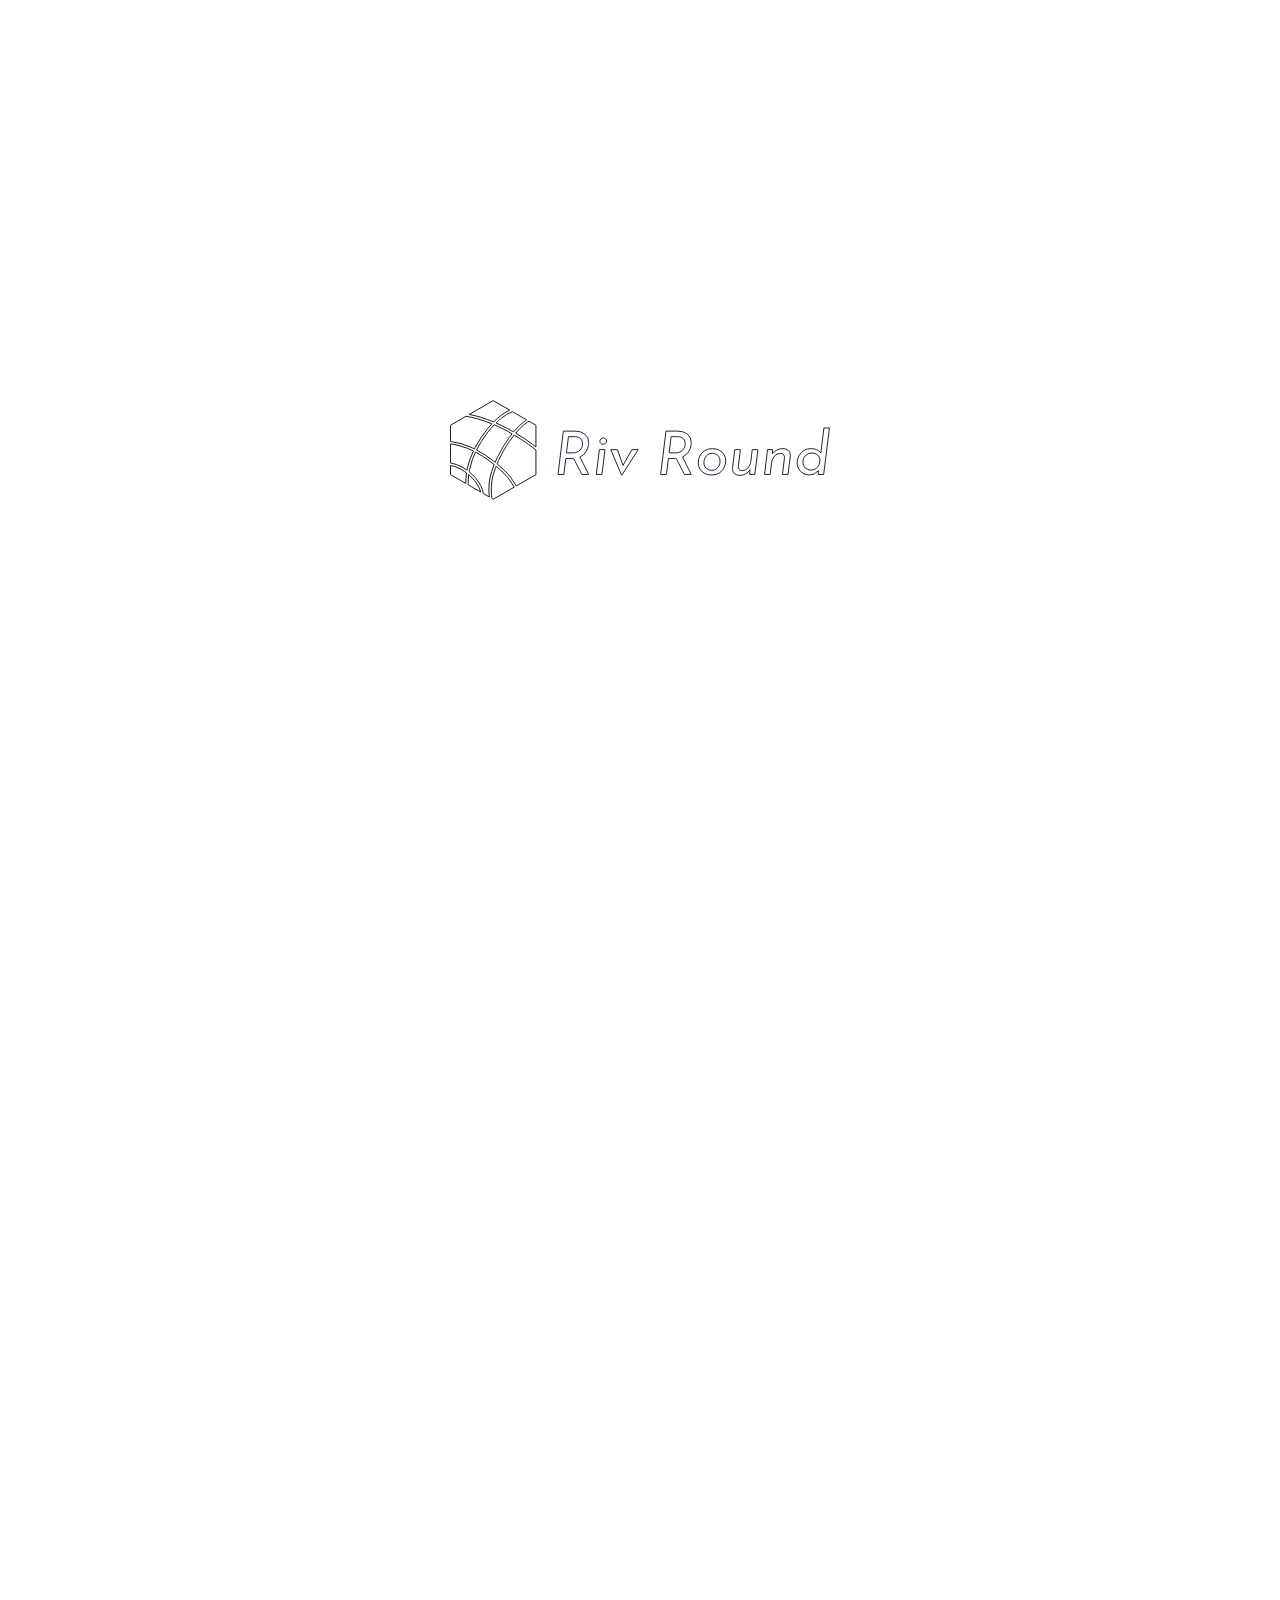
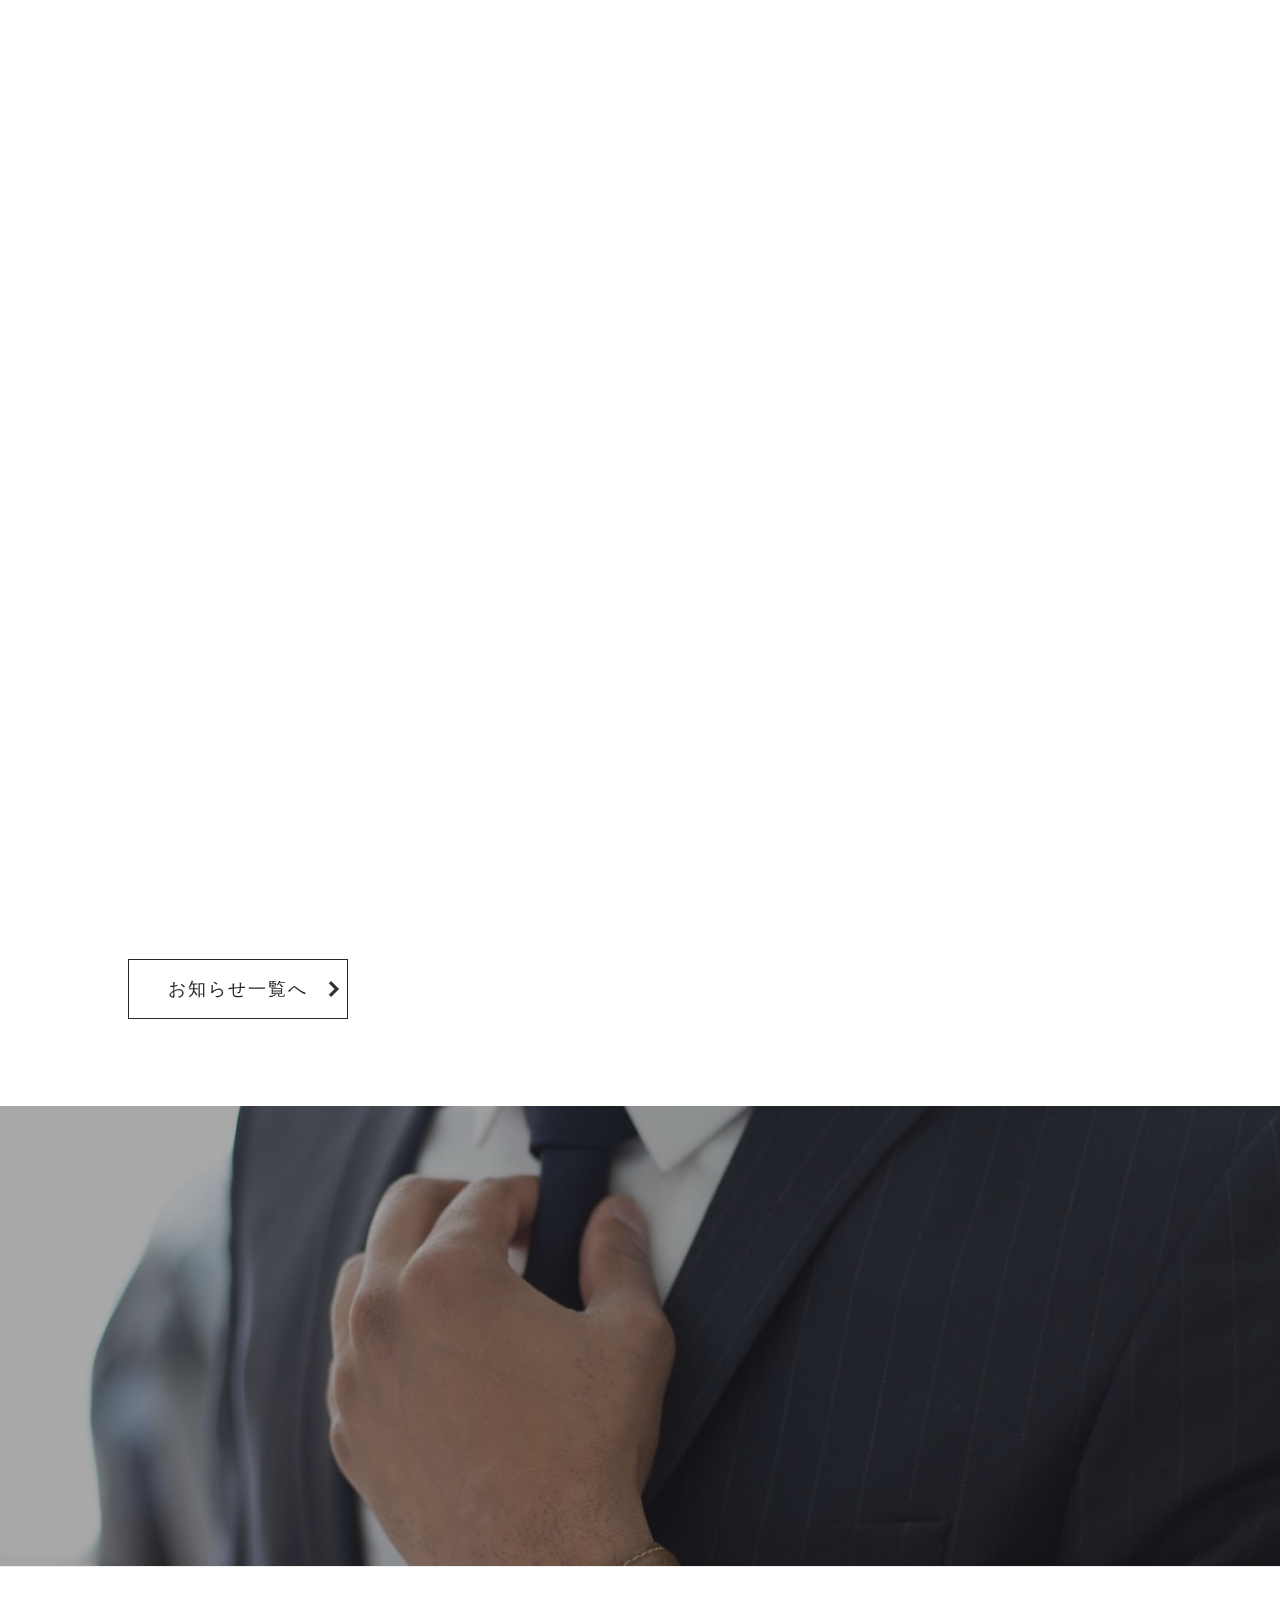
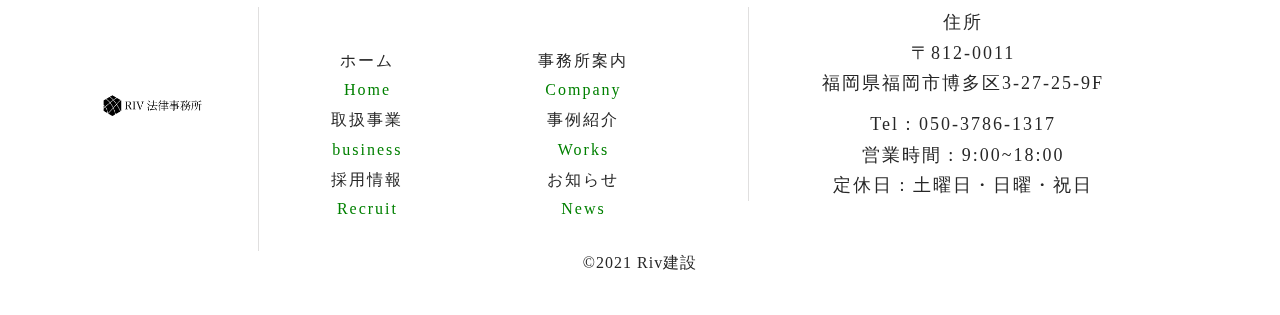
==== index.html @ 77c4a649 "first commit" ====
<!DOCTYPE html>
<html lang="ja">

<head>
  <meta charset="UTF-8">
  <meta http-equiv="X-UA-Compatible" content="IE=edge">
  <meta name="viewport" content="width=device-width, initial-scale=1.0">
  <title>士業テンプレート5 | ホーム</title>
  <link rel="stylesheet" href="styles/vendor/animsition.min.css">
  <link rel="stylesheet" href="/styles/vendor/logo-animation.min.css">
  <link rel="stylesheet" href="styles/vendor/bootstrap-reboot.css">
  <link rel="stylesheet" href="styles/vendor/swiper.min.css">
  <link rel="stylesheet" href="styles/style.css">

</head>

<body>
  <div class="superwrapper">
    <div class="svg-animation">
      <svg id="レイヤー_1" data-name="レイヤー 1" xmlns="http://www.w3.org/2000/svg" viewBox="0 0 380.06 99.83"
        width="380.05999755859375" height="99.83000183105469">
        <path class="cls-1 svg-elem-1"
          d="M146.45,384.68c4.32,1.33,8.57,2.9,12.75,4.65a65.91,65.91,0,0,1,8.17-7.14,44.33,44.33,0,0,1,7.92-4.7L158.75,368l-24,13.83A102.37,102.37,0,0,1,146.45,384.68Z"
          transform="translate(-115.52 -367.37)"></path>
        <path class="cls-1 svg-elem-2"
          d="M136.63,414.67q1.71.75,3.39,1.59c.3-.61.62-1.22.94-1.82a116.54,116.54,0,0,1,11.56-17.54c1.57-2,3.2-3.87,4.91-5.72a129.6,129.6,0,0,0-14.7-5.09,91.73,91.73,0,0,0-11.21-2.42L116,392.62v16.15A74.49,74.49,0,0,1,136.63,414.67Z"
          transform="translate(-115.52 -367.37)"></path>
        <path class="cls-1 svg-elem-3"
          d="M122.23,432a44.66,44.66,0,0,1,10.36,5.56c.27-1.47.59-2.93.95-4.38A77.21,77.21,0,0,1,139,418.39c-2-1-4.06-1.91-6.15-2.74A71,71,0,0,0,116,411.21v19.22A31,31,0,0,1,122.23,432Z"
          transform="translate(-115.52 -367.37)"></path>
        <path class="cls-1 svg-elem-4"
          d="M130.17,438.87a40.15,40.15,0,0,0-9.76-4.93,28.48,28.48,0,0,0-4.39-1.1V442l15.28,8.82a75.2,75.2,0,0,1,.84-10.5C131.49,439.79,130.84,439.32,130.17,438.87Z"
          transform="translate(-115.52 -367.37)"></path>
        <path class="cls-1 svg-elem-5"
          d="M173.07,395.9c2.05,1.08,4.08,2.21,6.1,3.37a66.2,66.2,0,0,1,10.93-10.63c.65-.49,1.32-1,2-1.43l-14.2-8.2a40,40,0,0,0-11,6.58,70.29,70.29,0,0,0-5.3,4.76C165.47,392.06,169.31,393.92,173.07,395.9Z"
          transform="translate(-115.52 -367.37)"></path>
        <path class="cls-1 svg-elem-6"
          d="M159.32,428.62c.46.36.91.73,1.36,1.1.73-1.73,1.51-3.44,2.32-5.13a127.84,127.84,0,0,1,11.62-19.45q1.45-2,3-4-4.41-2.53-9-4.83-4.38-2.2-8.9-4.15a98.28,98.28,0,0,0-7,8.26,114.24,114.24,0,0,0-10.66,16.91A111.56,111.56,0,0,1,159.32,428.62Z"
          transform="translate(-115.52 -367.37)"></path>
        <path class="cls-1 svg-elem-7"
          d="M144.81,455.43A38.22,38.22,0,0,0,134.31,442a70.31,70.31,0,0,0-.62,10.15l12.48,7.21A23.44,23.44,0,0,0,144.81,455.43Z"
          transform="translate(-115.52 -367.37)"></path>
        <path class="cls-1 svg-elem-8"
          d="M155.15,428.43a108,108,0,0,0-14.07-9,76,76,0,0,0-5.91,17.34c-.16.8-.31,1.61-.44,2.41a49,49,0,0,1,6.86,6.72c3.52,4.23,6.57,9.47,7.33,15l5.92,3.42c-.24-1.94-.39-3.9-.44-5.85a61.45,61.45,0,0,1,1.32-14.12,82,82,0,0,1,3.47-10.92c.18-.49.37-1,.55-1.45Q157.49,430.19,155.15,428.43Z"
          transform="translate(-115.52 -367.37)"></path>
        <path class="cls-1 svg-elem-9"
          d="M173.09,444.66a68.79,68.79,0,0,0-7.89-7.94c-1.15-1.05-2.33-2.07-3.52-3.07-.28.74-.54,1.48-.79,2.23-.62,1.86-1.4,3.65-1.95,5.53a51.23,51.23,0,0,0-1.42,6.36,58.27,58.27,0,0,0-.56,13.9c.11,1.41.29,2.82.53,4.22l1.26.74,21-12.12A81.62,81.62,0,0,0,173.09,444.66Z"
          transform="translate(-115.52 -367.37)"></path>
        <path class="cls-1 svg-elem-10"
          d="M194,411.72c-4.62-3.33-9.41-6.45-14.32-9.35-1.71,2.14-3.33,4.35-4.88,6.61-2.15,3.13-4.16,6.37-6,9.68-1.7,3-3.33,6.16-4.7,9.17-.53,1.15-1,2.31-1.51,3.47q3.54,3,6.89,6.13c1.42,1.35,2.89,2.68,4.17,4.16,1,1.13,1.89,2.31,2.77,3.52,1.92,2.63,3.71,5.38,5.37,8.21L201.48,442V417.38Q197.84,414.46,194,411.72Z"
          transform="translate(-115.52 -367.37)"></path>
        <path class="cls-1 svg-elem-11"
          d="M198.25,411.84c1.09.82,2.16,1.65,3.23,2.49V392.62l-7.06-4.08a43.45,43.45,0,0,0-5,3.7,70,70,0,0,0-8.17,8.26A185.87,185.87,0,0,1,198.25,411.84Z"
          transform="translate(-115.52 -367.37)"></path>
        <path class="cls-2 svg-elem-12"
          d="M251.48,419.25a13.64,13.64,0,0,1-6,5.1l8.7,17.46H247.4l-8.22-16a12.65,12.65,0,0,1-1.44.06h-6.36l-2,16h-5.82l5.34-43.38h11.52q6.24,0,10,3a10.18,10.18,0,0,1,3.78,8.46q0,.66-.12,2A17.25,17.25,0,0,1,251.48,419.25Zm-13.14,1a10.1,10.1,0,0,0,5.73-1.47,8.62,8.62,0,0,0,3.15-3.57,9.78,9.78,0,0,0,1-4.08,7.33,7.33,0,0,0-1.83-5q-1.83-2.1-5.61-2.1H234l-2,16.2Z"
          transform="translate(-115.52 -367.37)"></path>
        <path class="cls-2 svg-elem-13"
          d="M270.56,417l-3.06,24.84h-5.64L264.92,417Zm-4.17-10.59a3.38,3.38,0,0,1,2.49-1,3.63,3.63,0,0,1,2.25.75,2.45,2.45,0,0,1,1,2.07,3.25,3.25,0,0,1-1,2.43,3.48,3.48,0,0,1-2.52,1,3.75,3.75,0,0,1-2.25-.81,2.51,2.51,0,0,1-.93-2.07A3.23,3.23,0,0,1,266.39,406.38Z"
          transform="translate(-115.52 -367.37)"></path>
        <path class="cls-2 svg-elem-14" d="M303.74,417l-16.38,25.56h-.24L276.38,417H283l5.58,15.72L297.5,417Z"
          transform="translate(-115.52 -367.37)"></path>
        <path class="cls-2 svg-elem-15"
          d="M354.08,419.25a13.64,13.64,0,0,1-6,5.1l8.7,17.46H350l-8.22-16a12.65,12.65,0,0,1-1.44.06H334l-2,16h-5.82l5.34-43.38H343q6.24,0,10,3a10.18,10.18,0,0,1,3.78,8.46q0,.66-.12,2A17.25,17.25,0,0,1,354.08,419.25Zm-13.14,1a10.1,10.1,0,0,0,5.73-1.47,8.62,8.62,0,0,0,3.15-3.57,9.78,9.78,0,0,0,1-4.08,7.33,7.33,0,0,0-1.83-5q-1.83-2.1-5.61-2.1h-6.72l-2,16.2Z"
          transform="translate(-115.52 -367.37)"></path>
        <path class="cls-2 svg-elem-16"
          d="M370.7,441a12.08,12.08,0,0,1-5-4.2,11.41,11.41,0,0,1-1.92-6.63,15.76,15.76,0,0,1,1.5-6.63,12.79,12.79,0,0,1,4.74-5.4A14.56,14.56,0,0,1,378.2,416a14.4,14.4,0,0,1,6.42,1.47,12,12,0,0,1,4.83,4.26,11.49,11.49,0,0,1,1.83,6.45,16.07,16.07,0,0,1-1.41,6.39,13.17,13.17,0,0,1-4.62,5.55,13.92,13.92,0,0,1-8.25,2.28A14.9,14.9,0,0,1,370.7,441Zm11.19-4.68a8.5,8.5,0,0,0,2.79-3.51,10.86,10.86,0,0,0,.9-4.32,8,8,0,0,0-1.14-4.41,7,7,0,0,0-2.91-2.61,8.26,8.26,0,0,0-3.57-.84,7.66,7.66,0,0,0-4.71,1.41,8.69,8.69,0,0,0-2.82,3.54,10.77,10.77,0,0,0-.93,4.35,7.88,7.88,0,0,0,1.11,4.32,7.08,7.08,0,0,0,2.88,2.61,8.27,8.27,0,0,0,3.69.87A7.66,7.66,0,0,0,381.89,436.32Z"
          transform="translate(-115.52 -367.37)"></path>
        <path class="cls-2 svg-elem-17"
          d="M423.44,417l-3.06,24.84h-5.1l.24-4.62a12,12,0,0,1-4.41,4.05,12.34,12.34,0,0,1-6,1.53A7.34,7.34,0,0,1,400,441a6.05,6.05,0,0,1-1.95-4.71,5,5,0,0,1,.06-.9L400.28,417h5.64l-2,16.5a4.31,4.31,0,0,0,.81,3.24,4,4,0,0,0,3.15,1.26,7,7,0,0,0,3.9-1.23,9.76,9.76,0,0,0,3.09-3.39,12.42,12.42,0,0,0,1.53-4.8L417.8,417Z"
          transform="translate(-115.52 -367.37)"></path>
        <path class="cls-2 svg-elem-18"
          d="M453.89,417.81a6.06,6.06,0,0,1,2,4.74,5,5,0,0,1-.06.9l-2.22,18.36H448l2-16.44a3.82,3.82,0,0,0-4.26-4.56,7.55,7.55,0,0,0-5.73,2.64,11.63,11.63,0,0,0-2.91,6.72l-1.44,11.64H430.1l3-24.84h5l-.06,4.14a12.57,12.57,0,0,1,4.44-3.72,13,13,0,0,1,6-1.38A7.75,7.75,0,0,1,453.89,417.81Z"
          transform="translate(-115.52 -367.37)"></path>
        <path class="cls-2 svg-elem-19"
          d="M495,395.31l-5.76,46.5h-5.58l.42-3.72q-4.26,4.26-9.18,4.26a12.26,12.26,0,0,1-6.27-1.62,11.8,11.8,0,0,1-4.38-4.38,11.93,11.93,0,0,1-1.59-6.06,14.52,14.52,0,0,1,1.77-7A13.95,13.95,0,0,1,477,416a12.41,12.41,0,0,1,5.4,1.17,10.81,10.81,0,0,1,4,3.09l3.06-24.9Zm-9.48,31.38a6.71,6.71,0,0,0-2.58-4.53,8.48,8.48,0,0,0-5.46-1.77,8.9,8.9,0,0,0-6.48,2.52,8.74,8.74,0,0,0-2.58,6.54,7.88,7.88,0,0,0,2.28,5.82,8,8,0,0,0,5.94,2.28,8.3,8.3,0,0,0,5-1.68,9.45,9.45,0,0,0,3.3-4.44Z"
          transform="translate(-115.52 -367.37)"></path>
      </svg>
    </div>
    <!-- /.svg-animation -->
    <header id="header" class="p-header">
      <div class="mobile-container">
        <div class="logo__img">
          <a href="/">
            <div class="logo"></div>
          </a>
        </div>
        <div class="mobile-button">
          <button class="mobile-menu__btn">
            <span></span>
            <span></span>
            <span></span>
          </button>
        </div>
      </div>
      <!-- /.mobile-container -->
      <div class="pc-container">
        <div class=" logo__img">
          <a class="animsition-link" href="/">
            <div class="logo-pc logo"></div>
          </a>
        </div>
        <nav class="pc-nav">
          <ul class="pc-nav-list">
            <li class="pc-nav-item">
              <a class="pc-nav-link animsition-link" href="/company/company.html"><span>事務所案内</span>
                <small>Company</small></a>
            </li>
            <li class="pc-nav-item">
              <a class="pc-nav-link animsition-link"
                href="/business/business.html"><span>取扱業務</span><small>business</small></a>
            </li>
            <li class="pc-nav-item">
              <a class="pc-nav-link animsition-link" href="/cace/cace.html"><span>事例紹介</span><small>Works</small></a>
            </li>
            <li class="pc-nav-item">
              <a class="pc-nav-link animsition-link"
                href="/recruit/recruit.html"><span>採用情報</span><small>Recruit</small></a>
            </li>
            <li class="pc-nav-item">
              <a class="pc-nav-link animsition-link" href="/news/news.html"><span>お知らせ</span><small>News</small></a>
            </li>
          </ul>
        </nav>
      </div>
      <!-- /.pc-container -->
      <!-- <div class="reserve-btn-js">
        <div class="reserve-btn-js__inner">
          <div class="reserve-btn-js__01">
            <span>お</span>
            <span>問</span>
            <span>合</span>
            <span>せ</span>
          </div>
          <div class="reserve-btn-js__02 js-left">
            <div class="tel">
              <a href="tel:092-686-7954">電話で<br>お問い合わせ</a>
            </div>
            <div class="net">
              <a href="#">フォームで<br>お問い合わせ</a>
            </div>
          </div>
        </div>
      </div> -->
      <!-- /.reserve-btn -->
    </header>
    <!-- /.header -->
    <main id="main-contents">
      <section class="top-view">
        <div class="hero">
          <div class="swiper-container">
            <div class="swiper-wrapper">
              <div id="slider1" class="swiper-slide">
                <img class="hero-img view-sp" src="/images/top/top-image-sp-1.jpeg" />
                <img class="hero-img view-pc" src="/images/top/top-image-1.jpeg" />
              </div>
              <div id="slider2" class="swiper-slide">
                <img class="hero-img view-sp" src="/images/top/top-image-sp-2.jpeg" />
                <img class="hero-img view-pc" src="/images/top/top-image-2.jpeg" />
              </div>
              <div id="slider2" class="swiper-slide">
                <img class="hero-img view-sp" src="/images/top/top-image-sp-3.jpeg" />
                <img class="hero-img view-pc" src="/images/top/top-image-3.jpeg" />
              </div>
            </div>
          </div>
          <div class="hero__text">
            <h2>WE AIM TO BE YOUR LONG-TERM PATRNER.<br>永きにわたるパートナーを目指して</h2>
          </div>
          <div class="scrolldown">scroll
          </div>
        </div>
      </section>
      <!-- /.top-view -->
      <section class="p-services">
        <div class="c-container">
          <h2 class="p-title clip-js left">
            <p class="en">services</p>
            <p class="ja">取扱業務</p>
          </h2>
          <div class="p-services__wrap appear up">
            <ul class="p-services__list item">
              <li class="p-services__item">
                <div class="p-services__txt">
                  <h3 class="item-tit">
                    <span class="c-txt-md">一般民事事件</span>
                  </h3>
                </div>
                <div class="p-services__img">
                  <img src="/images/service/service-4.jpg" alt="">
                </div>
              </li>
              <li class="p-services__item">
                <div class="p-services__txt">
                  <h3 class="item-tit">
                    <span class="c-txt-md">家事事件</span>
                  </h3>
                </div>
                <div class="p-services__img">
                  <img src="/images/service/service-3.jpg" alt="">
                </div>
              </li>
              <li class="p-services__item">
                <div class="p-services__txt">
                  <h3 class="item-tit">
                    <span class="c-txt-md">刑事事件</span>
                  </h3>
                </div>
                <div class="p-services__img">
                  <img src="/images/company/company.jpg" alt="">
                </div>
              </li>
            </ul>
            <div class="p-services__btn item">
              <div class="more-btn">
                <a href="/business/business.html" class="more-btn__link slide-bg animsition-link">
                  <span class="c-txt-sm">Read More</span>
                  <span class="bg"></span></a>
              </div>
            </div>
          </div>
        </div>
      </section>
      <!-- /.p-services -->
      <section class="p-others">
        <ul class="p-others__list appear up">
          <li class="p-others__item item">
            <a href="/company/company.html">
              <span class="bg-img"></span>
              <span class="c-txt-md">
                事務所案内
              </span></a>
          </li>
          <li class="p-others__item item">
            <a href="/recruit/recruit.html">
              <span class="bg-img"></span>
              <span class="c-txt-md">
                採用情報
              </span></a>
          </li>
          <li class="p-others__item item">
            <a href="/cace/cace.html">
              <span class="bg-img"></span>
              <span class="c-txt-md">
                事例紹介
              </span></a>
          </li>
        </ul>
      </section>
      <!-- /.p-others -->
      <section class="p-news">
        <div class="c-container appear up">
          <h2 class="p-title clip-js left">
            <p class="en">news</p>
            <p class="ja">お知らせ</p>
          </h2>
          <ul class="p-news__list item">
            <li class="p-news__item">
              <a class="animsition-link" href="/news/news-single.html">
                <span class="p-news__date">2020.9.8</span>
                <p class="p-news__content">サイトリニューアルのお知らせ</p>
              </a>
            </li>
            <li class="p-news__item">
              <a class="animsition-link" href="/news/news-single.html">
                <span class="p-news__date">2020.9.8</span>
                <p class="p-news__content">サイトリニューアルのお知らせ</p>
              </a>
            </li>
            <li class="p-news__item">
              <a class="animsition-link" href="/news/news-single.html">
                <span class="p-news__date">2020.9.8</span>
                <p class="p-news__content">サイトリニューアルのお知らせ</p>
              </a>
            </li>
          </ul>
          <div class="p-works__btn">
            <div class="more-btn">
              <a href="/news/news.html" class="more-btn__link slide-bg animsition-link">
                <span class="c-txt-sm">お知らせ一覧へ</span>
                <span class="bg"></span></a>
            </div>
          </div>
        </div>
      </section>
      <!-- /.p-news -->
      <section class="p-contact">
        <div class="p-contact__wrap appear up">
          <h2 class="p-title clip-js left">
            <p class="en">CONTACT</p>
            <p class="ja">お問い合わせ</p>
          </h2>
          <div class="p-contact__desc item">
            以下のフォームまたはお電話等で、<br>まずはお気軽にお問い合わせ下さい。
          </div>
          <div class="p-contact__tel item">
            <a href="tel:050-3786-1317">Tel:050-3786-1317</a>
          </div>
          <div class="p-contact__form item">
            <a class="link-btn" href="/contact/contact.html">
              <span class="c-txt-md">お問い合わせフォーム</span></a>
          </div>
        </div>
      </section>
      <!-- /.p-contact -->
    </main>
    <!-- /#main-contents -->
    <footer class="p-footer">
      <div class="c-container">
        <div class="p-footer__wrap">
          <div class="p-footer__logo">
            <img src="/images/common/reagle.png" alt="">
          </div>
          <div class="p-footer__nav">
            <ul>
              <li>
                <a class="animsition-link" href="/"><span class="c-txt-sm">ホーム</span>
                  <span class="c-txt-xs">Home</span></a>
              </li>
              <li>
                <a class="animsition-link" href="/company/company.html"><span class="c-txt-sm">事務所案内</span>
                  <span class="c-txt-xs">Company</span></a>
              </li>
              <li>
                <a class="animsition-link" href="/business/business.html"><span class="c-txt-sm">取扱事業</span>
                  <span class="c-txt-xs">business</span></a>
              </li>
              <li>
                <a class="animsition-link" href="/cace/cace.html"><span class="c-txt-sm">事例紹介</span>
                  <span class="c-txt-xs">Works</span></a>
              </li>
              <li>
                <a class="animsition-link" href="/recruit/recruit.html"><span class="c-txt-sm">採用情報</span>
                  <span class="c-txt-xs">Recruit</span></a>
              </li>
              <li>
                <a href="/news/news.html"><span class="animsition-link c-txt-sm">お知らせ</span>
                  <span class="c-txt-xs">News</span></a>
              </li>
            </ul>
          </div>
          <div class="p-footer__address">
            <div class="address">
              <p class="c-txt-sm">住所</p>
              <span class="c-txt-sm">〒812-0011<br>福岡県福岡市博多区3-27-25-9F</span>
            </div>
            <div class="info">
              <a href="tel:050-3786-1317"><span class="c-txt-sm">Tel : 050-3786-1317</span></a>
            </div>
            <div class="info"><span class="c-txt-sm">営業時間 : 9:00~18:00</span>
            </div>
            <div class="info"><span class="c-txt-sm">定休日 : 土曜日・日曜・祝日</span>
            </div>
          </div>
        </div>
        <div class="copyright">&copy;2021 Riv建設</div>
      </div>
    </footer>
    <!-- /.footer -->
    <div class="mobile-menu">
      <nav class="mobile-menu__nav">
        <ul class="mobile-menu__list">
          <li class="mobile-menu__item"><a class="animsition-link" href="/">ホーム</a></li>
          <li class="mobile-menu__item"><a class="animsition-link" href="/company/company.html">事例案内</a></li>
          <li class="mobile-menu__item"><a class="animsition-link" href="/business/business.html">取扱業務</a></li>
          <li class="mobile-menu__item"><a class="animsition-link" href="/cace/cace.html">事例紹介</a></li>
          <li class="mobile-menu__item"><a class="animsition-link" href="/news/news.html">お知らせ</a></li>
          <li class="mobile-menu__item"><a class="animsition-link" href="/recruit/recruit.html">採用情報</a></li>
        </ul>
        <div class="contact-btn">
          <ul class="contact-btn-list">
            <li class="contact-btn-item">
              <a href="tel:05031599527">
                <span class="tel">お問い合わせ</span>
              </a>
            </li>
            <li class="contact-btn-item">
              <a href="mailto:info@riv-round.com">
                <span class="mail">お問い合わせ</span>
              </a>
            </li>
            <li class="contact-btn-item">
              <a href="https://www.instagram.com/?hl=ja" target="_blank">
                <span class="insta">インスタグラム</span>
              </a>
            </li>
        </div>
        </ul>
      </nav>
    </div>
    <!-- /.mobile-menu -->
  </div>
  <script src="https://code.jquery.com/jquery-3.6.0.min.js"
    integrity="sha256-/xUj+3OJU5yExlq6GSYGSHk7tPXikynS7ogEvDej/m4=" crossorigin="anonymous"></script>
  <script src="/scripts/vendor/pace.js"></script>
  <script src="/scripts/vendor/animsition.min.js"></script>
  <script src="/scripts/libs/page.js"></script>
  <script src="/scripts/vendor/swiper.min.js"></script>
  <script src="/scripts/libs/hero-slider.js"></script>
  <script src="/scripts/vendor/simpleParallax.min.js"></script>
  <script src="/scripts/libs/parallax.js"></script>
  <script src="/scripts/libs/text-animation.js"></script>
  <script src="/scripts/libs/mobile-menu.js"></script>
  <script src="/scripts/libs/scroll.js"></script>
  <script src="/scripts/main.js"></script>
</body>

</html>
---- styles/vendor/logo-animation.min.css ----
/***************************************************
 * Generated by SVG Artista on 7/12/2021, 10:48:00 AM
 * MIT license (https://opensource.org/licenses/MIT)
 * W. https://svgartista.net
 **************************************************/

 @-webkit-keyframes animate-svg-stroke-1{0%{stroke-dashoffset:94.48355102539062px;stroke-dasharray:94.48355102539062px}100%{stroke-dashoffset:0;stroke-dasharray:94.48355102539062px}}@keyframes animate-svg-stroke-1{0%{stroke-dashoffset:94.48355102539062px;stroke-dasharray:94.48355102539062px}100%{stroke-dashoffset:0;stroke-dasharray:94.48355102539062px}}@-webkit-keyframes animate-svg-fill-1{0%{fill:transparent}100%{fill:rgb(45,41,67)}}@keyframes animate-svg-fill-1{0%{fill:transparent}100%{fill:rgb(45,41,67)}}.svg-elem-1{-webkit-animation:animate-svg-stroke-1 0.7s ease-out 0s both,animate-svg-fill-1 0.7s cubic-bezier(0.47,0,0.745,0.715) 0.8s both;animation:animate-svg-stroke-1 0.7s ease-out 0s both,animate-svg-fill-1 0.7s cubic-bezier(0.47,0,0.745,0.715) 0.8s both}@-webkit-keyframes animate-svg-stroke-2{0%{stroke-dashoffset:119.00822448730469px;stroke-dasharray:119.00822448730469px}100%{stroke-dashoffset:0;stroke-dasharray:119.00822448730469px}}@keyframes animate-svg-stroke-2{0%{stroke-dashoffset:119.00822448730469px;stroke-dasharray:119.00822448730469px}100%{stroke-dashoffset:0;stroke-dasharray:119.00822448730469px}}@-webkit-keyframes animate-svg-fill-2{0%{fill:transparent}100%{fill:rgb(45,41,67)}}@keyframes animate-svg-fill-2{0%{fill:transparent}100%{fill:rgb(45,41,67)}}.svg-elem-2{-webkit-animation:animate-svg-stroke-2 0.7s ease-out 0.12s both,animate-svg-fill-2 0.7s cubic-bezier(0.47,0,0.745,0.715) 0.9s both;animation:animate-svg-stroke-2 0.7s ease-out 0.12s both,animate-svg-fill-2 0.7s cubic-bezier(0.47,0,0.745,0.715) 0.9s both}@-webkit-keyframes animate-svg-stroke-3{0%{stroke-dashoffset:83.92809295654297px;stroke-dasharray:83.92809295654297px}100%{stroke-dashoffset:0;stroke-dasharray:83.92809295654297px}}@keyframes animate-svg-stroke-3{0%{stroke-dashoffset:83.92809295654297px;stroke-dasharray:83.92809295654297px}100%{stroke-dashoffset:0;stroke-dasharray:83.92809295654297px}}@-webkit-keyframes animate-svg-fill-3{0%{fill:transparent}100%{fill:rgb(45,41,67)}}@keyframes animate-svg-fill-3{0%{fill:transparent}100%{fill:rgb(45,41,67)}}.svg-elem-3{-webkit-animation:animate-svg-stroke-3 0.7s ease-out 0.24s both,animate-svg-fill-3 0.7s cubic-bezier(0.47,0,0.745,0.715) 1s both;animation:animate-svg-stroke-3 0.7s ease-out 0.24s both,animate-svg-fill-3 0.7s cubic-bezier(0.47,0,0.745,0.715) 1s both}@-webkit-keyframes animate-svg-stroke-4{0%{stroke-dashoffset:57.29118347167969px;stroke-dasharray:57.29118347167969px}100%{stroke-dashoffset:0;stroke-dasharray:57.29118347167969px}}@keyframes animate-svg-stroke-4{0%{stroke-dashoffset:57.29118347167969px;stroke-dasharray:57.29118347167969px}100%{stroke-dashoffset:0;stroke-dasharray:57.29118347167969px}}@-webkit-keyframes animate-svg-fill-4{0%{fill:transparent}100%{fill:rgb(45,41,67)}}@keyframes animate-svg-fill-4{0%{fill:transparent}100%{fill:rgb(45,41,67)}}.svg-elem-4{-webkit-animation:animate-svg-stroke-4 0.7s ease-out 0.36s both,animate-svg-fill-4 0.7s cubic-bezier(0.47,0,0.745,0.715) 1.1s both;animation:animate-svg-stroke-4 0.7s ease-out 0.36s both,animate-svg-fill-4 0.7s cubic-bezier(0.47,0,0.745,0.715) 1.1s both}@-webkit-keyframes animate-svg-stroke-5{0%{stroke-dashoffset:75.85174560546875px;stroke-dasharray:75.85174560546875px}100%{stroke-dashoffset:0;stroke-dasharray:75.85174560546875px}}@keyframes animate-svg-stroke-5{0%{stroke-dashoffset:75.85174560546875px;stroke-dasharray:75.85174560546875px}100%{stroke-dashoffset:0;stroke-dasharray:75.85174560546875px}}@-webkit-keyframes animate-svg-fill-5{0%{fill:transparent}100%{fill:rgb(45,41,67)}}@keyframes animate-svg-fill-5{0%{fill:transparent}100%{fill:rgb(45,41,67)}}.svg-elem-5{-webkit-animation:animate-svg-stroke-5 0.7s ease-out 0.48s both,animate-svg-fill-5 0.7s cubic-bezier(0.47,0,0.745,0.715) 1.2000000000000002s both;animation:animate-svg-stroke-5 0.7s ease-out 0.48s both,animate-svg-fill-5 0.7s cubic-bezier(0.47,0,0.745,0.715) 1.2000000000000002s both}@-webkit-keyframes animate-svg-stroke-6{0%{stroke-dashoffset:108.60557556152344px;stroke-dasharray:108.60557556152344px}100%{stroke-dashoffset:0;stroke-dasharray:108.60557556152344px}}@keyframes animate-svg-stroke-6{0%{stroke-dashoffset:108.60557556152344px;stroke-dasharray:108.60557556152344px}100%{stroke-dashoffset:0;stroke-dasharray:108.60557556152344px}}@-webkit-keyframes animate-svg-fill-6{0%{fill:transparent}100%{fill:rgb(45,41,67)}}@keyframes animate-svg-fill-6{0%{fill:transparent}100%{fill:rgb(45,41,67)}}.svg-elem-6{-webkit-animation:animate-svg-stroke-6 0.7s ease-out 0.6s both,animate-svg-fill-6 0.7s cubic-bezier(0.47,0,0.745,0.715) 1.3s both;animation:animate-svg-stroke-6 0.7s ease-out 0.6s both,animate-svg-fill-6 0.7s cubic-bezier(0.47,0,0.745,0.715) 1.3s both}@-webkit-keyframes animate-svg-stroke-7{0%{stroke-dashoffset:47.9470329284668px;stroke-dasharray:47.9470329284668px}100%{stroke-dashoffset:0;stroke-dasharray:47.9470329284668px}}@keyframes animate-svg-stroke-7{0%{stroke-dashoffset:47.9470329284668px;stroke-dasharray:47.9470329284668px}100%{stroke-dashoffset:0;stroke-dasharray:47.9470329284668px}}@-webkit-keyframes animate-svg-fill-7{0%{fill:transparent}100%{fill:rgb(45,41,67)}}@keyframes animate-svg-fill-7{0%{fill:transparent}100%{fill:rgb(45,41,67)}}.svg-elem-7{-webkit-animation:animate-svg-stroke-7 0.7s ease-out 0.72s both,animate-svg-fill-7 0.7s cubic-bezier(0.47,0,0.745,0.715) 1.4000000000000001s both;animation:animate-svg-stroke-7 0.7s ease-out 0.72s both,animate-svg-fill-7 0.7s cubic-bezier(0.47,0,0.745,0.715) 1.4000000000000001s both}@-webkit-keyframes animate-svg-stroke-8{0%{stroke-dashoffset:111.79973602294922px;stroke-dasharray:111.79973602294922px}100%{stroke-dashoffset:0;stroke-dasharray:111.79973602294922px}}@keyframes animate-svg-stroke-8{0%{stroke-dashoffset:111.79973602294922px;stroke-dasharray:111.79973602294922px}100%{stroke-dashoffset:0;stroke-dasharray:111.79973602294922px}}@-webkit-keyframes animate-svg-fill-8{0%{fill:transparent}100%{fill:rgb(45,41,67)}}@keyframes animate-svg-fill-8{0%{fill:transparent}100%{fill:rgb(45,41,67)}}.svg-elem-8{-webkit-animation:animate-svg-stroke-8 0.7s ease-out 0.84s both,animate-svg-fill-8 0.7s cubic-bezier(0.47,0,0.745,0.715) 1.5s both;animation:animate-svg-stroke-8 0.7s ease-out 0.84s both,animate-svg-fill-8 0.7s cubic-bezier(0.47,0,0.745,0.715) 1.5s both}@-webkit-keyframes animate-svg-stroke-9{0%{stroke-dashoffset:88.43653106689453px;stroke-dasharray:88.43653106689453px}100%{stroke-dashoffset:0;stroke-dasharray:88.43653106689453px}}@keyframes animate-svg-stroke-9{0%{stroke-dashoffset:88.43653106689453px;stroke-dasharray:88.43653106689453px}100%{stroke-dashoffset:0;stroke-dasharray:88.43653106689453px}}@-webkit-keyframes animate-svg-fill-9{0%{fill:transparent}100%{fill:rgb(45,41,67)}}@keyframes animate-svg-fill-9{0%{fill:transparent}100%{fill:rgb(45,41,67)}}.svg-elem-9{-webkit-animation:animate-svg-stroke-9 0.7s ease-out 0.96s both,animate-svg-fill-9 0.7s cubic-bezier(0.47,0,0.745,0.715) 1.6s both;animation:animate-svg-stroke-9 0.7s ease-out 0.96s both,animate-svg-fill-9 0.7s cubic-bezier(0.47,0,0.745,0.715) 1.6s both}@-webkit-keyframes animate-svg-stroke-10{0%{stroke-dashoffset:138.93585205078125px;stroke-dasharray:138.93585205078125px}100%{stroke-dashoffset:0;stroke-dasharray:138.93585205078125px}}@keyframes animate-svg-stroke-10{0%{stroke-dashoffset:138.93585205078125px;stroke-dasharray:138.93585205078125px}100%{stroke-dashoffset:0;stroke-dasharray:138.93585205078125px}}@-webkit-keyframes animate-svg-fill-10{0%{fill:transparent}100%{fill:rgb(45,41,67)}}@keyframes animate-svg-fill-10{0%{fill:transparent}100%{fill:rgb(45,41,67)}}.svg-elem-10{-webkit-animation:animate-svg-stroke-10 0.7s ease-out 1.08s both,animate-svg-fill-10 0.7s cubic-bezier(0.47,0,0.745,0.715) 1.7000000000000002s both;animation:animate-svg-stroke-10 0.7s ease-out 1.08s both,animate-svg-fill-10 0.7s cubic-bezier(0.47,0,0.745,0.715) 1.7000000000000002s both}@-webkit-keyframes animate-svg-stroke-11{0%{stroke-dashoffset:74.24478912353516px;stroke-dasharray:74.24478912353516px}100%{stroke-dashoffset:0;stroke-dasharray:74.24478912353516px}}@keyframes animate-svg-stroke-11{0%{stroke-dashoffset:74.24478912353516px;stroke-dasharray:74.24478912353516px}100%{stroke-dashoffset:0;stroke-dasharray:74.24478912353516px}}@-webkit-keyframes animate-svg-fill-11{0%{fill:transparent}100%{fill:rgb(45,41,67)}}@keyframes animate-svg-fill-11{0%{fill:transparent}100%{fill:rgb(45,41,67)}}.svg-elem-11{-webkit-animation:animate-svg-stroke-11 0.7s ease-out 1.2s both,animate-svg-fill-11 0.7s cubic-bezier(0.47,0,0.745,0.715) 1.8s both;animation:animate-svg-stroke-11 0.7s ease-out 1.2s both,animate-svg-fill-11 0.7s cubic-bezier(0.47,0,0.745,0.715) 1.8s both}@-webkit-keyframes animate-svg-stroke-12{0%{stroke-dashoffset:225.4591064453125px;stroke-dasharray:225.4591064453125px}100%{stroke-dashoffset:0;stroke-dasharray:225.4591064453125px}}@keyframes animate-svg-stroke-12{0%{stroke-dashoffset:225.4591064453125px;stroke-dasharray:225.4591064453125px}100%{stroke-dashoffset:0;stroke-dasharray:225.4591064453125px}}@-webkit-keyframes animate-svg-fill-12{0%{fill:transparent}100%{fill:rgb(35,35,57)}}@keyframes animate-svg-fill-12{0%{fill:transparent}100%{fill:rgb(35,35,57)}}.svg-elem-12{-webkit-animation:animate-svg-stroke-12 0.7s ease-out 1.3199999999999998s both,animate-svg-fill-12 0.7s cubic-bezier(0.47,0,0.745,0.715) 1.9000000000000001s both;animation:animate-svg-stroke-12 0.7s ease-out 1.3199999999999998s both,animate-svg-fill-12 0.7s cubic-bezier(0.47,0,0.745,0.715) 1.9000000000000001s both}@-webkit-keyframes animate-svg-stroke-13{0%{stroke-dashoffset:83.87191772460938px;stroke-dasharray:83.87191772460938px}100%{stroke-dashoffset:0;stroke-dasharray:83.87191772460938px}}@keyframes animate-svg-stroke-13{0%{stroke-dashoffset:83.87191772460938px;stroke-dasharray:83.87191772460938px}100%{stroke-dashoffset:0;stroke-dasharray:83.87191772460938px}}@-webkit-keyframes animate-svg-fill-13{0%{fill:transparent}100%{fill:rgb(35,35,57)}}@keyframes animate-svg-fill-13{0%{fill:transparent}100%{fill:rgb(35,35,57)}}.svg-elem-13{-webkit-animation:animate-svg-stroke-13 0.7s ease-out 1.44s both,animate-svg-fill-13 0.7s cubic-bezier(0.47,0,0.745,0.715) 2s both;animation:animate-svg-stroke-13 0.7s ease-out 1.44s both,animate-svg-fill-13 0.7s cubic-bezier(0.47,0,0.745,0.715) 2s both}@-webkit-keyframes animate-svg-stroke-14{0%{stroke-dashoffset:107.93827056884766px;stroke-dasharray:107.93827056884766px}100%{stroke-dashoffset:0;stroke-dasharray:107.93827056884766px}}@keyframes animate-svg-stroke-14{0%{stroke-dashoffset:107.93827056884766px;stroke-dasharray:107.93827056884766px}100%{stroke-dashoffset:0;stroke-dasharray:107.93827056884766px}}@-webkit-keyframes animate-svg-fill-14{0%{fill:transparent}100%{fill:rgb(35,35,57)}}@keyframes animate-svg-fill-14{0%{fill:transparent}100%{fill:rgb(35,35,57)}}.svg-elem-14{-webkit-animation:animate-svg-stroke-14 0.7s ease-out 1.56s both,animate-svg-fill-14 0.7s cubic-bezier(0.47,0,0.745,0.715) 2.1s both;animation:animate-svg-stroke-14 0.7s ease-out 1.56s both,animate-svg-fill-14 0.7s cubic-bezier(0.47,0,0.745,0.715) 2.1s both}@-webkit-keyframes animate-svg-stroke-15{0%{stroke-dashoffset:225.2722930908203px;stroke-dasharray:225.2722930908203px}100%{stroke-dashoffset:0;stroke-dasharray:225.2722930908203px}}@keyframes animate-svg-stroke-15{0%{stroke-dashoffset:225.2722930908203px;stroke-dasharray:225.2722930908203px}100%{stroke-dashoffset:0;stroke-dasharray:225.2722930908203px}}@-webkit-keyframes animate-svg-fill-15{0%{fill:transparent}100%{fill:rgb(35,35,57)}}@keyframes animate-svg-fill-15{0%{fill:transparent}100%{fill:rgb(35,35,57)}}.svg-elem-15{-webkit-animation:animate-svg-stroke-15 0.7s ease-out 1.68s both,animate-svg-fill-15 0.7s cubic-bezier(0.47,0,0.745,0.715) 2.2s both;animation:animate-svg-stroke-15 0.7s ease-out 1.68s both,animate-svg-fill-15 0.7s cubic-bezier(0.47,0,0.745,0.715) 2.2s both}@-webkit-keyframes animate-svg-stroke-16{0%{stroke-dashoffset:140.0313720703125px;stroke-dasharray:140.0313720703125px}100%{stroke-dashoffset:0;stroke-dasharray:140.0313720703125px}}@keyframes animate-svg-stroke-16{0%{stroke-dashoffset:140.0313720703125px;stroke-dasharray:140.0313720703125px}100%{stroke-dashoffset:0;stroke-dasharray:140.0313720703125px}}@-webkit-keyframes animate-svg-fill-16{0%{fill:transparent}100%{fill:rgb(35,35,57)}}@keyframes animate-svg-fill-16{0%{fill:transparent}100%{fill:rgb(35,35,57)}}.svg-elem-16{-webkit-animation:animate-svg-stroke-16 0.7s ease-out 1.7999999999999998s both,animate-svg-fill-16 0.7s cubic-bezier(0.47,0,0.745,0.715) 2.3s both;animation:animate-svg-stroke-16 0.7s ease-out 1.7999999999999998s both,animate-svg-fill-16 0.7s cubic-bezier(0.47,0,0.745,0.715) 2.3s both}@-webkit-keyframes animate-svg-stroke-17{0%{stroke-dashoffset:139.64779663085938px;stroke-dasharray:139.64779663085938px}100%{stroke-dashoffset:0;stroke-dasharray:139.64779663085938px}}@keyframes animate-svg-stroke-17{0%{stroke-dashoffset:139.64779663085938px;stroke-dasharray:139.64779663085938px}100%{stroke-dashoffset:0;stroke-dasharray:139.64779663085938px}}@-webkit-keyframes animate-svg-fill-17{0%{fill:transparent}100%{fill:rgb(35,35,57)}}@keyframes animate-svg-fill-17{0%{fill:transparent}100%{fill:rgb(35,35,57)}}.svg-elem-17{-webkit-animation:animate-svg-stroke-17 0.7s ease-out 1.92s both,animate-svg-fill-17 0.7s cubic-bezier(0.47,0,0.745,0.715) 2.4000000000000004s both;animation:animate-svg-stroke-17 0.7s ease-out 1.92s both,animate-svg-fill-17 0.7s cubic-bezier(0.47,0,0.745,0.715) 2.4000000000000004s both}@-webkit-keyframes animate-svg-stroke-18{0%{stroke-dashoffset:139.49160766601562px;stroke-dasharray:139.49160766601562px}100%{stroke-dashoffset:0;stroke-dasharray:139.49160766601562px}}@keyframes animate-svg-stroke-18{0%{stroke-dashoffset:139.49160766601562px;stroke-dasharray:139.49160766601562px}100%{stroke-dashoffset:0;stroke-dasharray:139.49160766601562px}}@-webkit-keyframes animate-svg-fill-18{0%{fill:transparent}100%{fill:rgb(35,35,57)}}@keyframes animate-svg-fill-18{0%{fill:transparent}100%{fill:rgb(35,35,57)}}.svg-elem-18{-webkit-animation:animate-svg-stroke-18 0.7s ease-out 2.04s both,animate-svg-fill-18 0.7s cubic-bezier(0.47,0,0.745,0.715) 2.5s both;animation:animate-svg-stroke-18 0.7s ease-out 2.04s both,animate-svg-fill-18 0.7s cubic-bezier(0.47,0,0.745,0.715) 2.5s both}@-webkit-keyframes animate-svg-stroke-19{0%{stroke-dashoffset:205.93685913085938px;stroke-dasharray:205.93685913085938px}100%{stroke-dashoffset:0;stroke-dasharray:205.93685913085938px}}@keyframes animate-svg-stroke-19{0%{stroke-dashoffset:205.93685913085938px;stroke-dasharray:205.93685913085938px}100%{stroke-dashoffset:0;stroke-dasharray:205.93685913085938px}}@-webkit-keyframes animate-svg-fill-19{0%{fill:transparent}100%{fill:rgb(35,35,57)}}@keyframes animate-svg-fill-19{0%{fill:transparent}100%{fill:rgb(35,35,57)}}.svg-elem-19{-webkit-animation:animate-svg-stroke-19 0.7s ease-out 2.16s both,animate-svg-fill-19 0.7s cubic-bezier(0.47,0,0.745,0.715) 2.6s both;animation:animate-svg-stroke-19 0.7s ease-out 2.16s both,animate-svg-fill-19 0.7s cubic-bezier(0.47,0,0.745,0.715) 2.6s both}
---- styles/style.css ----
@charset "UTF-8";
@-webkit-keyframes btn {
  0% {
    -webkit-transform: translateX(-100%);
            transform: translateX(-100%);
    opacity: 0;
  }
  100% {
    opacity: 1;
    -webkit-transform: translateX(100%);
            transform: translateX(100%);
  }
}
@keyframes btn {
  0% {
    -webkit-transform: translateX(-100%);
            transform: translateX(-100%);
    opacity: 0;
  }
  100% {
    opacity: 1;
    -webkit-transform: translateX(100%);
            transform: translateX(100%);
  }
}

.c-txt-lg {
  font-size: 26px;
  letter-spacing: 2px;
  line-height: 2;
}

@media screen and (min-width: 600px) {
  .c-txt-lg {
    font-size: 30px;
  }
}

@media screen and (min-width: 960px) {
  .c-txt-lg {
    font-size: 36px;
  }
}

@media screen and (min-width: 1200px) {
  .c-txt-lg {
    font-size: 40px;
  }
}

.c-txt-lr {
  font-size: 24px;
  letter-spacing: 4px;
  line-height: 2;
}

@media screen and (min-width: 600px) {
  .c-txt-lr {
    font-size: 24px;
  }
}

@media screen and (min-width: 960px) {
  .c-txt-lr {
    font-size: 32px;
  }
}

@media screen and (min-width: 1200px) {
  .c-txt-lr {
    font-size: 36px;
  }
}

.c-txt-md {
  font-size: 20px;
  letter-spacing: 2px;
  line-height: 2;
}

@media screen and (min-width: 600px) {
  .c-txt-md {
    font-size: 22px;
  }
}

@media screen and (min-width: 960px) {
  .c-txt-md {
    font-size: 22px;
  }
}

@media screen and (min-width: 1200px) {
  .c-txt-md {
    font-size: 24px;
  }
}

.c-txt-sm, .p-news__content {
  font-size: 14px;
  letter-spacing: 2px;
  line-height: 2;
}

@media screen and (min-width: 600px) {
  .c-txt-sm, .p-news__content {
    line-height: 1.7;
  }
}

@media screen and (min-width: 960px) {
  .c-txt-sm, .p-news__content {
    font-size: 18px;
  }
}

@media screen and (min-width: 1200px) {
  .c-txt-sm, .p-news__content {
    font-size: 18px;
  }
}

.c-txt-xs {
  font-size: 10px;
  letter-spacing: 2px;
  line-height: 2;
  color: green;
}

@media screen and (min-width: 600px) {
  .c-txt-xs {
    font-size: 12px;
  }
}

@media screen and (min-width: 960px) {
  .c-txt-xs {
    font-size: 18px;
  }
}

@media screen and (min-width: 1200px) {
  .c-txt-xs {
    font-size: 16px;
  }
}

.c-mt, .c-company, .c-business #business01, .c-cace #cace, .c-recruit .recruit-message, .c-news, .c-news-sl {
  margin-top: 35vh;
}

@media screen and (min-width: 960px) {
  .c-mt, .c-company, .c-business #business01, .c-cace #cace, .c-recruit .recruit-message, .c-news, .c-news-sl {
    margin-top: 60vh;
  }
}

.mb-sm, .p-services__img, .p-recruit__desc, .p-news__list, .p-contact__desc, .p-footer__logo, .p-footer__address, .c-company .c-policy__title, .c-company .c-policy__desc, .c-company .c-message__img, .c-company .c-message__desc, .c-company .c-about__title, .c-company .c-history__title, .c-business #business01 .c-title,
.c-business #business02 .c-title,
.c-business #business03 .c-title, .c-business-item__img, .c-cace__img-wrap, .c-cace__item__tit, .c-cace__item .cace, .mobile-menu__item {
  margin-bottom: 30px;
}

@media screen and (min-width: 600px) {
  .mb-sm, .p-services__img, .p-recruit__desc, .p-news__list, .p-contact__desc, .p-footer__logo, .p-footer__address, .c-company .c-policy__title, .c-company .c-policy__desc, .c-company .c-message__img, .c-company .c-message__desc, .c-company .c-about__title, .c-company .c-history__title, .c-business #business01 .c-title,
  .c-business #business02 .c-title,
  .c-business #business03 .c-title, .c-business-item__img, .c-cace__img-wrap, .c-cace__item__tit, .c-cace__item .cace, .mobile-menu__item {
    margin-bottom: 30px;
  }
}

@media screen and (min-width: 960px) {
  .mb-sm, .p-services__img, .p-recruit__desc, .p-news__list, .p-contact__desc, .p-footer__logo, .p-footer__address, .c-company .c-policy__title, .c-company .c-policy__desc, .c-company .c-message__img, .c-company .c-message__desc, .c-company .c-about__title, .c-company .c-history__title, .c-business #business01 .c-title,
  .c-business #business02 .c-title,
  .c-business #business03 .c-title, .c-business-item__img, .c-cace__img-wrap, .c-cace__item__tit, .c-cace__item .cace, .mobile-menu__item {
    margin-bottom: 50px;
  }
}

.mb-md, .p-title, .c-title, .p-services__item, .p-contact__tel, .c-company .c-policy, .c-company .c-message, .c-company .c-about, .c-company .c-about__desc, .c-company .c-access, .c-company .c-history, .c-business-item, .c-cace__item, .c-recruit__title, .c-recruit__points li, .c-recruit .recruit-message, .c-recruit .recruit-detaiil {
  margin-bottom: 50px;
}

@media screen and (min-width: 600px) {
  .mb-md, .p-title, .c-title, .p-services__item, .p-contact__tel, .c-company .c-policy, .c-company .c-message, .c-company .c-about, .c-company .c-about__desc, .c-company .c-access, .c-company .c-history, .c-business-item, .c-cace__item, .c-recruit__title, .c-recruit__points li, .c-recruit .recruit-message, .c-recruit .recruit-detaiil {
    margin-bottom: 60px;
  }
}

@media screen and (min-width: 960px) {
  .mb-md, .p-title, .c-title, .p-services__item, .p-contact__tel, .c-company .c-policy, .c-company .c-message, .c-company .c-about, .c-company .c-about__desc, .c-company .c-access, .c-company .c-history, .c-business-item, .c-cace__item, .c-recruit__title, .c-recruit__points li, .c-recruit .recruit-message, .c-recruit .recruit-detaiil {
    margin-bottom: 100px;
  }
}

.mb-lr {
  margin-bottom: 80px;
}

@media screen and (min-width: 600px) {
  .mb-lr {
    margin-bottom: 100px;
  }
}

@media screen and (min-width: 960px) {
  .mb-lr {
    margin-bottom: 200px;
  }
}

.pb-sm {
  padding-bottom: 30px;
}

@media screen and (min-width: 600px) {
  .pb-sm {
    padding-bottom: 30px;
  }
}

@media screen and (min-width: 960px) {
  .pb-sm {
    padding-bottom: 50px;
  }
}

.pb-md, .p-others, .p-recruit, .p-news {
  padding-bottom: 50px;
}

@media screen and (min-width: 600px) {
  .pb-md, .p-others, .p-recruit, .p-news {
    padding-bottom: 60px;
  }
}

@media screen and (min-width: 960px) {
  .pb-md, .p-others, .p-recruit, .p-news {
    padding-bottom: 80px;
  }
}

.pb-lr, .p-services {
  padding-bottom: 80px;
}

@media screen and (min-width: 600px) {
  .pb-lr, .p-services {
    padding-bottom: 100px;
  }
}

@media screen and (min-width: 960px) {
  .pb-lr, .p-services {
    padding-bottom: 120px;
  }
}

.c-container, .c-business-item__desc {
  padding: 0 5vw;
}

@media screen and (min-width: 600px) {
  .c-container, .c-business-item__desc {
    padding: 0 3vw;
  }
}

@media screen and (min-width: 960px) {
  .c-container, .c-business-item__desc {
    padding: 0 5vw;
  }
}

@media screen and (min-width: 1200px) {
  .c-container, .c-business-item__desc {
    padding: 0 8vw;
  }
}

/******************************************************************

Stylesheet: ベーススタイル

******************************************************************/
body {
  color: #272727;
  font-family: 'Cormorant Infant', serif;
  font-family: 'Noto Serif JP', serif;
  letter-spacing: 1px;
}

body.hidden {
  overflow: hidden;
}

.superwrapper {
  overflow: hidden;
}

.readmore {
  text-align: right;
}

.readmore span {
  position: relative;
  color: #272727;
  display: inline-block;
  padding-right: 20px;
  font-size: 16px;
}

.readmore span::after {
  position: absolute;
  top: 6px;
  right: 0;
  content: '';
  display: inline-block;
  height: 12px;
  width: 12px;
  background-image: url(/images/common/arrow.png);
  background-position: center;
  background-size: contain;
  background-repeat: no-repeat;
}

@media (min-width: 600px) {
  .readmore span {
    font-size: 20px;
    padding-right: 25px;
  }
  .readmore span::after {
    height: 16px;
    width: 16px;
  }
}

.icon-tel {
  display: inline-block;
  position: absolute;
  top: 4px;
  right: 0;
  background-image: url(/images/common/icon-tel.png);
  background-position: center;
  background-repeat: no-repeat;
  background-size: contain;
  height: 14px;
  width: 14px;
}

.icon-net {
  display: inline-block;
  position: absolute;
  top: 4px;
  right: 0;
  background-image: url(/images/common/icon-link-1-black.png);
  background-position: center;
  background-repeat: no-repeat;
  background-size: contain;
  height: 15px;
  width: 15px;
}

.icon-map {
  position: relative;
}

.icon-map::before {
  content: '';
  display: block;
  background-image: url(/images/common/icon-map.png);
  background-position: center;
  background-repeat: no-repeat;
  background-size: contain;
  height: 17px;
  width: 17px;
}

.icon-insta {
  position: relative;
  padding-left: 10vw;
  color: #272727;
  border-bottom: 1px solid #949494;
  padding-bottom: 5px;
}

.icon-insta::before {
  content: '';
  position: absolute;
  top: 0;
  left: 0;
  background-image: url(/images/common/icon-insta-gr.png);
  background-position: center;
  background-repeat: no-repeat;
  background-size: contain;
  height: 20px;
  width: 20px;
}

.c-topview {
  position: fixed;
  top: 0;
  left: 0;
  z-index: -1;
  width: 100%;
}

.c-topview__img {
  position: relative;
  height: 35vh;
}

.c-topview__img::before {
  content: '';
  display: block;
  height: 100%;
  width: 100%;
  background-color: #02021a;
  position: absolute;
  top: 0;
  left: 0;
  z-index: 3000;
  opacity: 0.4;
}

.c-topview__title {
  position: absolute;
  top: 60%;
  left: 0;
  -webkit-transform: translateY(-50%);
          transform: translateY(-50%);
  width: 100%;
  text-align: center;
  z-index: 6000;
  color: #fff;
  text-shadow: #272727 1px 1px 1px;
}

.c-topview__title h2 {
  font-weight: normal;
}

@media (max-width: 599px) {
  .c-topview .view-pc {
    display: none;
  }
}

@media (min-width: 600px) {
  .c-topview .view-sp {
    display: none;
  }
}

.p-title {
  text-transform: uppercase;
  text-align: center;
}

.p-title .en {
  position: relative;
  font-size: 34px;
}

.p-title .ja {
  position: relative;
  top: -0.3rem;
  font-size: 14px;
  color: #586166;
  padding-left: 8px;
}

.item-tit {
  position: relative;
  text-align: center;
}

.item-tit::before {
  position: absolute;
  top: -60px;
  left: 0;
  content: '01';
  display: inline-block;
  font-size: 100px;
  color: #f7f7f7;
}

.item-tit span {
  position: relative;
  z-index: 100;
}

.c-title {
  position: absolute;
  top: 65%;
  left: 50%;
  -webkit-transform: translateY(-50%) translateX(-50%);
          transform: translateY(-50%) translateX(-50%);
  margin: auto;
  text-transform: uppercase;
  padding: 5vw 5vw;
  z-index: 3000;
  text-align: center;
  color: #fff;
}

.c-title .en {
  position: relative;
  font-size: 34px;
  display: block;
  margin-bottom: 10px;
}

.c-title .ja {
  position: relative;
  top: -0.3rem;
  font-size: 18px;
  padding-left: 8px;
  display: block;
}

.c-subTitle {
  position: relative;
  text-align: center;
  margin-bottom: 30px;
}

.c-subTitle .en {
  position: absolute;
  top: -25px;
  left: 0;
  right: 0;
  bottom: 0;
  margin: auto;
  font-size: 68px;
  color: #949494;
  opacity: 0.1;
  text-align: center;
}

.c-subTitle .ja {
  position: relative;
  z-index: 100;
  letter-spacing: 3px;
}

.more-btn {
  position: relative;
  display: inline-block;
}

.more-btn__link {
  background-color: #fff;
  width: 180px;
  height: 50px;
  display: inline-block;
  padding: 10px 15px;
  border: 1px solid #272727;
  text-align: center;
}

.more-btn__link::before {
  content: '';
  display: block;
  position: absolute;
  top: 0;
  right: 5px;
  bottom: 0;
  margin: auto;
  width: 16px;
  height: 16px;
  -webkit-transition: .3s;
  transition: .3s;
  z-index: 100;
  background-image: url(/images/common/arrow.png);
  background-repeat: no-repeat;
  background-size: contain;
}

.more-btn__link span {
  position: relative;
  color: #272727;
}

.more-btn__link.slide-bg {
  position: relative;
  overflow: hidden;
  z-index: 1;
}

.more-btn__link.slide-bg .bg {
  display: inline-block;
  width: 100%;
  height: 100%;
  background-color: #272727;
  position: absolute;
  top: 0;
  left: 0;
  -webkit-transform: translateX(-100%);
          transform: translateX(-100%);
  -webkit-transition: -webkit-transform 0.3s;
  transition: -webkit-transform 0.3s;
  transition: transform 0.3s;
  transition: transform 0.3s, -webkit-transform 0.3s;
  z-index: -1;
}

.more-btn__link.slide-bg:hover::before, .more-btn__link.slide-bg:active::before {
  background-image: url(/images/common/arrow-rt-wh.png);
}

.more-btn__link.slide-bg:hover span, .more-btn__link.slide-bg:active span {
  color: #fff;
  -webkit-transform: none;
          transform: none;
}

.top-view {
  position: fixed;
  top: 0;
  left: 0;
  right: 0;
  bottom: 0;
  margin: auto;
  margin-bottom: 200px;
  z-index: -1;
}

.top-view .hero {
  position: relative;
}

.top-view .hero__text {
  position: absolute;
  top: 50%;
  left: 50%;
  -webkit-transform: translateY(-50%) translateX(-50%);
          transform: translateY(-50%) translateX(-50%);
  margin: auto;
  padding: 30px;
  z-index: 6000;
  color: #fff;
  width: 100%;
  text-align: center;
}

.top-view .hero__text h2 {
  font-size: 18px;
  font-weight: bold;
  display: inline-block;
  text-align: left;
  line-height: 1.8;
}

@media (max-width: 599px) {
  .top-view .hero .view-pc {
    display: none;
  }
}

@media (min-width: 600px) {
  .top-view .hero .view-sp {
    display: none;
  }
}

.top-view .swiper-container {
  position: relative;
}

.top-view .swiper-container::before {
  position: absolute;
  top: 0;
  left: 0;
  content: '';
  height: 100%;
  width: 100%;
  display: block;
  background: #272727;
  z-index: 7000;
  opacity: 0.2;
}

.p-services {
  position: relative;
  margin-top: 90vh;
  padding-top: 35px;
  background-color: #fff;
}

.p-services__img {
  position: relative;
  z-index: 100;
}

.p-services__item {
  position: relative;
  z-index: 100;
}

.p-services__item:nth-of-type(2) .item-tit::before {
  content: '02';
}

.p-services__item:last-of-type .item-tit::before {
  content: '03';
}

.p-services__btn {
  text-align: right;
}

.p-others {
  background-color: #fff;
}

.p-others__item {
  display: block;
}

.p-others__item a {
  position: relative;
  display: block;
  height: 200px;
}

.p-others__item .bg-img {
  position: absolute;
  top: 0;
  left: 0;
  background-image: url(/images/top/office.jpg);
  background-size: cover;
  background-repeat: no-repeat;
  background-position: center;
  display: block;
  width: 100%;
  height: 100%;
  -webkit-transition: all 0.4s;
  transition: all 0.4s;
}

.p-others__item .bg-img::before {
  content: '';
  display: block;
  height: 100%;
  width: 100%;
  background-color: #272727;
  opacity: 0.4;
}

.p-others__item .c-txt-md {
  font-weight: 400;
  line-height: 1;
  padding: 30px;
  position: absolute;
  left: 50%;
  top: 50%;
  -webkit-transform: translateX(-50%) translateY(-50%);
          transform: translateX(-50%) translateY(-50%);
  color: #fff;
}

.p-others__item:nth-of-type(2) .bg-img {
  background-image: url(/images/top/values.jpg);
}

.p-others__item:nth-of-type(3) .bg-img {
  background-image: url(/images/service/service.jpg);
}

.p-recruit {
  position: relative;
  background-color: #fff;
}

.p-recruit .p-title .en::before {
  display: none;
}

.p-recruit__img {
  margin: 80px -5vw;
}

.p-news {
  background-color: #fff;
}

.p-news .p-title .en::before {
  display: none;
}

.p-news__item {
  padding: 20px 10px;
  border-bottom: 1px solid #e1ecf7;
}

.p-news__item a {
  color: #272727;
}

.p-news__date {
  color: green;
  letter-spacing: 2px;
}

.p-contact .p-title {
  color: #fff;
  margin-bottom: 30px;
}

.p-contact .p-title .ja {
  color: #fff;
}

.p-contact__desc {
  position: relative;
  color: #fff;
  font-weight: bold;
  z-index: 10;
}

.p-contact__wrap {
  position: relative;
  padding: 30px 5vw;
  background-image: url(/images/top/recruit.jpg);
  background-size: cover;
  text-align: center;
}

.p-contact__wrap::before {
  position: absolute;
  top: 0;
  left: 0;
  content: '';
  display: block;
  height: 100%;
  width: 100%;
  background-color: #272727;
  opacity: 0.4;
}

.p-contact__tel {
  position: relative;
  padding: 15px 10px;
  font-size: 24px;
  display: inline-block;
  background-color: #fff;
  border: 1px solid black;
  z-index: 10;
}

.p-contact__tel a {
  color: #272727;
}

.p-contact .link-btn {
  position: relative;
  color: #272727;
  display: inline-block;
  padding: 14px 30px 14px;
  border: 1px solid black;
  background-color: #fff;
}

.p-contact .link-btn::after {
  position: absolute;
  top: 0;
  right: 8px;
  bottom: 0;
  margin: auto;
  content: '';
  display: block;
  height: 20px;
  width: 20px;
  background-image: url(/images/common/icon-link-1-black.png);
  background-size: contain;
  background-repeat: no-repeat;
}

.p-footer {
  padding: 40px 0;
  border-top: 1px solid #EDEDED;
  background-color: #fff;
}

.p-footer__logo {
  text-align: center;
}

.p-footer__logo img {
  width: 25%;
}

.p-footer__nav {
  text-align: center;
}

.p-footer__nav ul {
  display: -webkit-box;
  display: -ms-flexbox;
  display: flex;
  -ms-flex-pack: distribute;
      justify-content: space-around;
  -ms-flex-wrap: wrap;
      flex-wrap: wrap;
}

.p-footer__nav li {
  width: 50%;
}

.p-footer__nav li span {
  display: block;
}

.p-footer__nav li .c-txt-sm, .p-footer__nav li .p-news__content {
  font-size: 16px;
  color: #272727;
}

.p-footer__address {
  text-align: center;
}

.p-footer__address .address {
  margin-bottom: 10px;
}

.p-footer__address a span {
  color: #272727;
}

.p-footer .copyright {
  text-align: center;
}

.c-company {
  padding-top: 40px;
  background-color: #fff;
}

.c-company .c-policy {
  padding: 20px 0;
  background: #f7f7f7;
}

.c-company .c-policy__title {
  text-align: center;
}

.c-company .c-policy img {
  margin-bottom: 10px;
}

.c-company .c-message__name {
  text-align: right;
}

.c-company .c-about__title {
  text-align: center;
}

.c-company .c-about__desc th {
  background: #EDEDED;
  display: block;
  width: 100%;
  border-bottom: 1px solid #DDDDDD;
}

.c-company .c-about__desc th span {
  position: relative;
  padding-left: 25px;
}

.c-company .c-about__desc th span::before {
  position: absolute;
  content: "";
  left: 0;
  top: 50%;
  width: 15px;
  height: 1px;
  background: green;
}

.c-company .c-about__desc td {
  display: block;
  width: 100%;
}

.c-company .c-about__desc td a {
  color: #272727;
}

.c-company .c-about__desc th,
.c-company .c-about__desc td {
  padding: 8px 16px;
}

.c-company .c-about img {
  margin-bottom: 10px;
}

.c-company .c-access {
  padding: 40px 0;
  background: #f7f7f7;
}

.c-company .c-access__map iframe {
  width: 100%;
  height: 200px;
}

.c-company .c-history__title {
  text-align: center;
}

.c-company .c-history__desc th {
  background: #EDEDED;
  display: block;
  width: 100%;
  border-bottom: 1px solid #DDDDDD;
}

.c-company .c-history__desc th span {
  position: relative;
  padding-left: 25px;
}

.c-company .c-history__desc th span::before {
  position: absolute;
  content: "";
  left: 0;
  top: 50%;
  width: 15px;
  height: 1px;
  background: green;
}

.c-company .c-history__desc td {
  display: block;
  width: 100%;
}

.c-company .c-history__desc th,
.c-company .c-history__desc td {
  padding: 8px 16px;
}

.c-business {
  background-color: #fff;
}

.c-business .h2 {
  text-align: center;
}

.c-business th {
  background: #EDEDED;
  display: block;
  width: 100%;
  border-bottom: 1px solid #DDDDDD;
}

.c-business th span {
  position: relative;
  padding-left: 25px;
}

.c-business th span::before {
  position: absolute;
  content: "";
  left: 0;
  top: 50%;
  width: 15px;
  height: 1px;
  background: green;
}

.c-business td {
  display: block;
  width: 100%;
}

.c-business td a {
  color: #272727;
}

.c-business th,
.c-business td {
  padding: 8px 16px;
}

.c-business #business01 {
  padding-top: 80px;
}

.c-business #business02,
.c-business #business04 {
  padding-top: 20px;
  padding-bottom: 20px;
  background-color: #f7f7f7;
}

.c-business #business01 .c-title,
.c-business #business02 .c-title,
.c-business #business03 .c-title {
  margin-top: 0;
}

.c-business #business01 .c-title .en,
.c-business #business02 .c-title .en,
.c-business #business03 .c-title .en {
  font-size: 28px;
}

.c-business #business01 .c-title .en::before,
.c-business #business02 .c-title .en::before,
.c-business #business03 .c-title .en::before {
  height: 22px;
  width: 22px;
}

.c-business-item h2 {
  text-align: center;
}

.c-business-item__img {
  display: -webkit-box;
  display: -ms-flexbox;
  display: flex;
  -webkit-box-pack: justify;
      -ms-flex-pack: justify;
          justify-content: space-between;
  height: 220px;
}

.c-business-item__img img {
  width: 48%;
}

.c-cace {
  background-color: #fff;
}

.c-cace #cace {
  padding-top: 60px;
}

.c-cace__img {
  height: 250px;
}

.c-cace__img-wrap {
  display: -webkit-box;
  display: -ms-flexbox;
  display: flex;
  -ms-flex-wrap: wrap;
      flex-wrap: wrap;
}

.c-cace__item__tit {
  position: relative;
  border-bottom: 1px solid #EDEDED;
  padding-bottom: 10px;
  -webkit-box-ordinal-group: 2;
      -ms-flex-order: 1;
          order: 1;
}

.c-cace__item__tit::before {
  position: absolute;
  bottom: -1px;
  left: 0;
  content: "";
  width: 10rem;
  height: 1px;
  background: green;
}

.c-cace__item .cace span {
  background-color: #f7dada;
  padding: 5px 15px;
  display: inline-block;
  margin-bottom: 10px;
  border-radius: 10px;
}

.c-cace__item .result span {
  background-color: #c8ffff;
  padding: 5px 15px;
  display: inline-block;
  margin-bottom: 10px;
  border-radius: 10px;
}

@media (max-width: 599px) {
  .c-cace .view-pc {
    display: none;
  }
}

.c-recruit {
  background-color: #fff;
}

.c-recruit__title {
  text-align: center;
}

.c-recruit .recruit-message {
  padding-top: 60px;
}

.c-recruit .recruit-detaiil-sec.is-bottom {
  margin-top: 60px;
}

.c-recruit .recruit-detaiil-sec__ico {
  font-family: serif;
}

.c-recruit .recruit-detaiil-sec__ico.is-detail::before {
  background-image: url(../images/recruit/ico_detail01.png);
  background-position: center;
  background-repeat: no-repeat;
  background-size: contain;
}

.c-recruit .recruit-detaiil-sec__ico.is-info::before {
  background-image: url(../images/recruit/ico_info01.png);
  background-position: center;
  background-size: contain;
  background-repeat: no-repeat;
}

.c-recruit .recruit-detaiil__head {
  margin-bottom: 30px;
}

.c-recruit .c-table01 tr {
  padding: 12px;
  border-top: 1px solid #e3e2dc;
  display: block;
}

.c-recruit .c-table01 th {
  font-weight: bold;
}

.c-recruit .c-table01 td {
  line-height: 1.5;
}

@media (max-width: 599px) {
  .c-recruit .c-table01 th {
    display: block;
  }
}

@media (max-width: 599px) {
  .c-recruit th {
    color: #272727;
    margin-bottom: 5px;
  }
}

.c-recruit .points-title .c-txt-lg {
  color: green;
  display: block;
}

.c-news {
  padding: 0 0 10vw 0;
  letter-spacing: 3px;
  background-color: #fff;
  padding-top: 60px;
}

.c-news__item:first-child {
  border-top: 1px solid #ebebeb;
}

.c-news__link {
  display: block;
  padding: 4vw 0;
  border-bottom: 1px solid #ebebeb;
}

.c-news__link p {
  margin-top: 2vw;
  color: #272727;
}

.c-news__date {
  color: green;
  margin-bottom: 5px;
}

.c-news__list {
  padding-bottom: 5vw;
}

.c-news .page-numbers {
  margin: 6vw 0;
}

.c-news .page-numbers:not(.next):not(.prev) {
  position: relative;
  display: -webkit-box;
  display: -ms-flexbox;
  display: flex;
  -webkit-box-align: center;
      -ms-flex-align: center;
          align-items: center;
  -webkit-box-pack: center;
      -ms-flex-pack: center;
          justify-content: center;
  color: #272727;
  font-size: 12px;
  padding-left: 3px;
}

.c-news .page-numbers:not(.next):not(.prev) .current {
  border: 1px solid rgba(0, 0, 0, 0);
  background: #e2eaf3 !important;
}

.c-news .page-numbers:not(.next):not(.prev) .page-numbers:not(.next):not(.prev) {
  width: 40px;
  height: 40px;
  border-radius: 100%;
  border: 1px solid #C4CCD1;
  background: #fff;
  margin: 0 1.3vw;
}

.c-news .page-numbers:not(.next):not(.prev) .next {
  position: relative;
  padding-right: 22px;
  color: #272727;
  top: 0;
}

.c-news .page-numbers:not(.next):not(.prev) .next::after {
  -webkit-transition: all 0.2s cubic-bezier(0, 0, 0.58, 1);
  transition: all 0.2s cubic-bezier(0, 0, 0.58, 1);
  content: "";
  position: absolute;
  right: 0;
  background-image: url(/images/common/arrow.png);
  background-position: right center;
  background-repeat: no-repeat;
  background-size: 100% 100%;
  top: 1px;
  width: 12px;
  height: 12px;
  margin-left: 8px;
}

@media (max-width: 767px) {
  .c-news .page-numbers:not(.next):not(.prev) .next {
    display: none;
  }
}

@media (min-width: 600px) {
  .c-news .page-numbers:not(.next):not(.prev) .page-numbers:not(.next):not(.prev) {
    width: 45px;
    height: 45px;
  }
  .c-news .page-numbers:not(.next):not(.prev) .next {
    top: 1px;
  }
}

@media (min-width: 900px) {
  .c-news .page-numbers:not(.next):not(.prev) .page-numbers:not(.next):not(.prev) {
    width: 55px;
    height: 55px;
    font-size: 18px;
  }
  .c-news .page-numbers:not(.next):not(.prev) .next {
    top: 2px;
    font-size: 18px;
  }
  .c-news .page-numbers:not(.next):not(.prev) .next::after {
    top: 4px;
  }
}

.c-news__contents {
  line-height: 2;
  font-size: .8rem;
}

.c-news__title {
  text-align: center;
  margin: 0 0 10vw 0;
  letter-spacing: 2px;
  font-weight: 100;
}

.c-news .c-news__block {
  padding: 8vw 0;
}

.c-news-sl {
  background-color: #fff;
  padding-top: 60px;
}

.c-news-sl .c-container, .c-news-sl .c-business-item__desc {
  padding: 0 5vw 0 5vw;
}

.c-news-sl__date {
  color: green;
}

.c-news-sl__contents {
  padding: 10vw 0 5vw 0;
  line-height: 2.5;
}

.c-news-sl__link {
  text-align: right;
  font-size: .8rem;
}

.c-news-sl__link a {
  display: inline-block;
  padding-bottom: 5px;
  border-bottom: 1px solid #727272;
}

.c-news-sl__link a span {
  color: #272727;
}

.swiper-container {
  height: 90vh;
  overflow: visible !important;
}

.swiper-slide {
  overflow: hidden;
}

.swiper-slide-active .hero-img {
  -webkit-animation: zoom 6.5s forwards;
          animation: zoom 6.5s forwards;
}

.scrolldown {
  display: inline-block;
  position: absolute;
  left: 50%;
  bottom: -60px;
  -webkit-transform: translateY(-50%) translateX(-50%);
          transform: translateY(-50%) translateX(-50%);
  margin: auto;
  z-index: 2;
  padding: 10px 10px 38px;
  overflow: hidden;
  color: #fff;
  font-size: 12px;
  font-family: 'Josefin Sans', sans-serif;
  line-height: 1;
  letter-spacing: .2em;
  text-transform: uppercase;
  -webkit-writing-mode: vertical-lr;
      -ms-writing-mode: tb-lr;
          writing-mode: vertical-lr;
}

@media (min-width: 960px) {
  .scrolldown {
    font-size: 14px;
  }
}

@media (min-width: 1200px) {
  .scrolldown {
    bottom: 22px;
  }
}

.scrolldown::after {
  content: '';
  position: absolute;
  bottom: 0;
  left: 50%;
  width: 1px;
  height: 60px;
  background: #fff;
}

.scrolldown::after {
  height: 20px;
  -webkit-animation: sdl 2s ease infinite;
          animation: sdl 2s ease infinite;
}

@-webkit-keyframes sdl {
  0% {
    -webkit-transform: translateY(-20px);
            transform: translateY(-20px);
  }
  100% {
    -webkit-transform: translateY(25px);
            transform: translateY(25px);
  }
}

@keyframes sdl {
  0% {
    -webkit-transform: translateY(-20px);
            transform: translateY(-20px);
  }
  100% {
    -webkit-transform: translateY(25px);
            transform: translateY(25px);
  }
}

@-webkit-keyframes zoom {
  from {
    -webkit-transform: scale(1.1);
            transform: scale(1.1);
  }
  to {
    -webkit-transform: scale(1);
            transform: scale(1);
  }
}

@keyframes zoom {
  from {
    -webkit-transform: scale(1.1);
            transform: scale(1.1);
  }
  to {
    -webkit-transform: scale(1);
            transform: scale(1);
  }
}

.p-header {
  width: 100%;
}

.p-header .logo__img {
  display: inline-block;
  margin: 9px 10px 0 10px;
}

.p-header .logo {
  background-image: url(/images/common/reagle.png);
  background-size: contain;
  background-position: center;
  background-repeat: no-repeat;
  height: 40px;
  width: 170px;
  opacity: 1;
}

.p-header .logo.inview {
  background-image: url(/images/common/riv_logo_02.png);
}

.p-header .mobile-button {
  position: fixed;
  top: 16px;
  right: 10px;
  z-index: 3000;
}

@media (max-width: 600px) {
  .p-header .pc-container {
    display: none;
  }
}

@media (min-width: 600px) {
  .pc-container {
    position: fixed;
    top: 0;
    left: 0;
    display: -webkit-box;
    display: -ms-flexbox;
    display: flex;
    -webkit-box-pack: justify;
        -ms-flex-pack: justify;
            justify-content: space-between;
    z-index: 9000;
    width: 100%;
    background-color: #fff;
    opacity: 0.8;
  }
  .pc-container .pc-nav-list {
    display: -webkit-box;
    display: -ms-flexbox;
    display: flex;
  }
  .pc-container .pc-nav-item {
    font-size: 1rem;
    padding-top: 20px;
    padding-right: 5vw;
  }
  .pc-container .pc-nav-item a {
    color: #272727;
  }
  .pc-container .pc-nav-item small {
    color: green;
    display: block;
    text-align: center;
    font-size: 10px;
  }
}

@media (min-width: 600px) and (min-width: 960px) {
  .pc-container .logo {
    height: 60px;
  }
  .pc-container .pc-nav-item {
    font-size: 20px;
  }
  .pc-container .pc-nav-item small {
    font-size: 14px;
  }
}

@media (min-width: 600px) {
  .pc-container .logo__img {
    display: inline-block;
    margin: 15px 10px 0 20px;
  }
}

.mobile-menu {
  position: fixed;
  top: 0;
  left: 0;
  width: 100%;
  height: 100%;
  -webkit-transform: translateX(-100%);
          transform: translateX(-100%);
  -webkit-transition: all 0.5s;
  transition: all 0.5s;
  z-index: 8000;
}

.mobile-menu__nav {
  display: block;
  height: 100%;
  width: 100%;
  background-color: #fff;
}

.mobile-menu__list {
  width: 100%;
  text-align: center;
  list-style: none;
  padding-top: 100px;
}

.mobile-menu__item {
  opacity: 0;
  font-size: 18px;
}

.mobile-menu__item a {
  color: #272727 !important;
}

.mobile-menu .contact-btn {
  padding: 0 20px;
}

.mobile-menu .contact-btn-list {
  display: -webkit-box;
  display: -ms-flexbox;
  display: flex;
  -webkit-box-pack: justify;
      -ms-flex-pack: justify;
          justify-content: space-between;
}

.mobile-menu .contact-btn-item {
  width: 31%;
  text-align: center;
}

.mobile-menu .contact-btn-item span {
  position: relative;
  font-size: 12px;
  color: #fff;
  padding: 40px 5px 10px 5px;
  display: block;
  background-color: #272727;
}

.mobile-menu .contact-btn-item span::before {
  position: absolute;
  top: 10px;
  left: 0;
  right: 0;
  margin: auto;
  content: '';
  display: block;
  height: 22px;
  width: 22px;
  background-size: contain;
  background-repeat: no-repeat;
}

.mobile-menu .contact-btn-item span::after {
  position: absolute;
  top: 50%;
  right: -13px;
  content: '';
  height: 1px;
  width: 20px;
  display: block;
  background-color: #F99900;
}

.mobile-menu .contact-btn-item .tel::before {
  background-image: url(/images/common/tel-white.png);
}

.mobile-menu .contact-btn-item .mail::before {
  background-image: url(/images/common/ico-mail-wh.png);
}

.mobile-menu .contact-btn-item .insta::before {
  background-image: url(/images/common/icon-insta-white.png);
}

.mobile-container {
  position: fixed;
  top: 0;
  right: 0;
  z-index: 9999;
  overflow: hidden;
  height: 60px;
  width: 100%;
  background-color: #fff;
  opacity: 0.9;
}

.mobile-container .mobile-button {
  position: fixed;
  top: 20px;
  right: 10px;
  z-index: 200;
}

.mobile-container .mobile-menu__btn {
  background-color: unset;
  border: none;
  outline: none !important;
  cursor: pointer;
  display: block;
}

.mobile-container .mobile-menu__btn.inview > span {
  background-color: #fff;
}

.mobile-container .mobile-menu__btn > span {
  background-color: black;
  width: 25px;
  height: 1px;
  display: block;
  margin-bottom: 9px;
  -webkit-transition: -webkit-transform 0.7s;
  transition: -webkit-transform 0.7s;
  transition: transform 0.7s;
  transition: transform 0.7s, -webkit-transform 0.7s;
  opacity: 1;
}

.mobile-container .mobile-menu__btn > span:last-child {
  margin-bottom: 0;
}

@media (min-width: 600px) {
  .mobile-container .mobile-menu__btn span {
    width: 35px;
    margin-bottom: 9px;
  }
  .mobile-container .mobile-menu__btn span:nth-child(2) {
    width: 25px;
  }
}

.menu-open.mobile-menu {
  z-index: 8000;
  -webkit-transition: all 0.5s;
  transition: all 0.5s;
  -webkit-transform: none;
          transform: none;
}

.menu-open.mobile-menu nav li {
  opacity: 1;
  -webkit-transition: 0.1s;
  transition: 0.1s;
}

.menu-open.mobile-menu nav li:nth-child(1) {
  -webkit-transition-delay: 0.03s;
          transition-delay: 0.03s;
}

.menu-open.mobile-menu nav li:nth-child(2) {
  -webkit-transition-delay: 0.06s;
          transition-delay: 0.06s;
}

.menu-open.mobile-menu nav li:nth-child(3) {
  -webkit-transition-delay: 0.09s;
          transition-delay: 0.09s;
}

.menu-open.mobile-menu nav li:nth-child(4) {
  -webkit-transition-delay: 0.12s;
          transition-delay: 0.12s;
}

.menu-open.mobile-menu nav li:nth-child(5) {
  -webkit-transition-delay: 0.15s;
          transition-delay: 0.15s;
}

.menu-open.mobile-menu nav li:nth-child(6) {
  -webkit-transition-delay: 0.18s;
          transition-delay: 0.18s;
}

.menu-open.mobile-menu nav li:nth-child(7) {
  -webkit-transition-delay: 0.21s;
          transition-delay: 0.21s;
}

.menu-open.mobile-menu nav li:nth-child(8) {
  -webkit-transition-delay: 0.24s;
          transition-delay: 0.24s;
}

.menu-open.mobile-menu nav li:nth-child(9) {
  -webkit-transition-delay: 0.27s;
          transition-delay: 0.27s;
}

.menu-open.mobile-menu nav li:nth-child(10) {
  -webkit-transition-delay: 0.3s;
          transition-delay: 0.3s;
}

.menu-open .mobile-menu__btn > span {
  background-color: #272727 !important;
}

.menu-open .mobile-menu__btn > span:nth-child(1) {
  -webkit-transition-delay: 70ms;
          transition-delay: 70ms;
  -webkit-transform: translateY(10px) rotate(135deg);
          transform: translateY(10px) rotate(135deg);
}

.menu-open .mobile-menu__btn > span:nth-child(2) {
  -webkit-transition-delay: 140ms;
          transition-delay: 140ms;
  -webkit-transform: scaleX(0);
          transform: scaleX(0);
}

.menu-open .mobile-menu__btn > span:nth-child(3) {
  -webkit-transition-delay: 140ms;
          transition-delay: 140ms;
  -webkit-transform: translateY(-10px) rotate(-135deg);
          transform: translateY(-10px) rotate(-135deg);
}

.clip-js,
.clip-js1,
.clip-js2,
.clip-js3 {
  -webkit-transition: all 3s ease;
  transition: all 3s ease;
}

.clip-js.left,
.clip-js1.left,
.clip-js2.left,
.clip-js3.left {
  -webkit-clip-path: inset(0 100% 0 0);
          clip-path: inset(0 100% 0 0);
}

.clip-js.right,
.clip-js1.right,
.clip-js2.right,
.clip-js3.right {
  -webkit-clip-path: inset(0 0 0 100%);
          clip-path: inset(0 0 0 100%);
}

.clip-js.top,
.clip-js1.top,
.clip-js2.top,
.clip-js3.top {
  -webkit-clip-path: inset(0 0 100% 0);
          clip-path: inset(0 0 100% 0);
}

.clip-js.top-left,
.clip-js1.top-left,
.clip-js2.top-left,
.clip-js3.top-left {
  -webkit-clip-path: inset(0 100% 100% 0);
          clip-path: inset(0 100% 100% 0);
}

.clip-js.bottom,
.clip-js1.bottom,
.clip-js2.bottom,
.clip-js3.bottom {
  -webkit-clip-path: inset(100% 0 0 0);
          clip-path: inset(100% 0 0 0);
}

.clip-js.center,
.clip-js1.center,
.clip-js2.center,
.clip-js3.center {
  -webkit-clip-path: inset(100%);
          clip-path: inset(100%);
}

.clip-js.circle,
.clip-js1.circle,
.clip-js2.circle,
.clip-js3.circle {
  -webkit-clip-path: circle(0 at 50% 50%);
          clip-path: circle(0 at 50% 50%);
}

.clip-js.skew,
.clip-js1.skew,
.clip-js2.skew,
.clip-js3.skew {
  -webkit-clip-path: polygon(0 0, 0 0, 0 0);
          clip-path: polygon(0 0, 0 0, 0 0);
}

.clip-js.transform,
.clip-js1.transform,
.clip-js2.transform,
.clip-js3.transform {
  -webkit-clip-path: polygon(0 0, 0 0, 0 0);
          clip-path: polygon(0 0, 0 0, 0 0);
  -webkit-transition: all 1.4s cubic-bezier(0.55, 0.06, 0.33, 1.85);
  transition: all 1.4s cubic-bezier(0.55, 0.06, 0.33, 1.85);
  -webkit-transform: translateX(-30px) scale(0.86) skew(8deg);
          transform: translateX(-30px) scale(0.86) skew(8deg);
}

.clip-js.reveal.left, .clip-js.reveal.right, .clip-js.reveal.top, .clip-js.reveal.top-left, .clip-js.reveal.bottom, .clip-js.reveal.center,
.clip-js1.reveal.left,
.clip-js1.reveal.right,
.clip-js1.reveal.top,
.clip-js1.reveal.top-left,
.clip-js1.reveal.bottom,
.clip-js1.reveal.center,
.clip-js2.reveal.left,
.clip-js2.reveal.right,
.clip-js2.reveal.top,
.clip-js2.reveal.top-left,
.clip-js2.reveal.bottom,
.clip-js2.reveal.center,
.clip-js3.reveal.left,
.clip-js3.reveal.right,
.clip-js3.reveal.top,
.clip-js3.reveal.top-left,
.clip-js3.reveal.bottom,
.clip-js3.reveal.center {
  -webkit-clip-path: inset(0);
          clip-path: inset(0);
}

.clip-js.reveal.circle,
.clip-js1.reveal.circle,
.clip-js2.reveal.circle,
.clip-js3.reveal.circle {
  -webkit-clip-path: circle(100% at 50% 50%);
          clip-path: circle(100% at 50% 50%);
}

.clip-js.reveal.skew,
.clip-js1.reveal.skew,
.clip-js2.reveal.skew,
.clip-js3.reveal.skew {
  -webkit-clip-path: polygon(0 0, 200% 0, 0 200%);
          clip-path: polygon(0 0, 200% 0, 0 200%);
}

.clip-js.reveal.transform,
.clip-js1.reveal.transform,
.clip-js2.reveal.transform,
.clip-js3.reveal.transform {
  -webkit-clip-path: polygon(0 0, 200% 0, 0 200%);
          clip-path: polygon(0 0, 200% 0, 0 200%);
  -webkit-transform: translateX(0) scale(1) skew(0);
          transform: translateX(0) scale(1) skew(0);
}

.clip-js1 {
  -webkit-transition: all 1.3s ease;
  transition: all 1.3s ease;
}

.clip-js2 {
  -webkit-transition: all 4s ease;
  transition: all 4s ease;
}

.clip-js3 {
  -webkit-transition: all 2s ease;
  transition: all 2s ease;
}

.clip-js-bg {
  -webkit-transition: all 1.8s ease;
  transition: all 1.8s ease;
}

.clip-js-bg.skew {
  -webkit-transition: all 1s ease;
  transition: all 1s ease;
  -webkit-transform: translate(-60%, 60%);
          transform: translate(-60%, 60%);
}

.clip-js-bg.skew2 {
  -webkit-transition: all 1s ease;
  transition: all 1s ease;
  -webkit-transform: translate(60%, 60%);
          transform: translate(60%, 60%);
}

.clip-js-bg.reveal.skew {
  -webkit-transform: translate(0);
          transform: translate(0);
}

.clip-js-bg.reveal.skew2 {
  -webkit-transform: translate(0);
          transform: translate(0);
}

.cls-1,
.cls-2 {
  fill: none;
  stroke-miterlimit: 10;
}

.cls-1 {
  stroke: #231815;
}

.cls-2 {
  stroke: #232339;
}

.svg-animation {
  display: none;
}

.pace-running {
  opacity: 0;
}

.pace-running .superwrapper {
  opacity: 0;
}

.pace-done .svg-animation {
  position: fixed;
  top: 0;
  left: 0;
  right: 0;
  bottom: 0;
  z-index: 99999;
  background-color: white;
  display: -webkit-box;
  display: -ms-flexbox;
  display: flex;
  -webkit-box-pack: center;
      -ms-flex-pack: center;
          justify-content: center;
  -webkit-box-align: center;
      -ms-flex-align: center;
          align-items: center;
  -webkit-animation: byeOpening 5.5s forwards;
          animation: byeOpening 5.5s forwards;
  padding: 0 10vw;
}

.pace-done .svg-animation .svg-inner {
  padding: 20px;
}

.pace-done .svg-animation .svg-inner svg {
  height: 100%;
  width: 100%;
}

@media (min-width: 600px) {
  svg {
    width: 50%;
  }
}

@-webkit-keyframes byeOpening {
  50% {
    opacity: 1;
  }
  80% {
    opacity: 0;
    display: none;
  }
  100% {
    opacity: 0;
    display: none;
    z-index: -1;
  }
}

@keyframes byeOpening {
  50% {
    opacity: 1;
  }
  80% {
    opacity: 0;
    display: none;
  }
  100% {
    opacity: 0;
    display: none;
    z-index: -1;
  }
}

#wrap_all path:nth-child(1) {
  fill: #090933;
  stroke: #666666;
  stroke-width: 2px;
  -webkit-animation: svg 3s ease-in both;
          animation: svg 3s ease-in both;
  -webkit-animation-delay: 0.1s;
          animation-delay: 0.1s;
}

#wrap_all path:nth-child(2) {
  fill: #090933;
  stroke: #666666;
  stroke-width: 2px;
  -webkit-animation: svg 3s ease-in both;
          animation: svg 3s ease-in both;
  -webkit-animation-delay: 0.2s;
          animation-delay: 0.2s;
}

#wrap_all path:nth-child(3) {
  fill: #090933;
  stroke: #666666;
  stroke-width: 2px;
  -webkit-animation: svg 3s ease-in both;
          animation: svg 3s ease-in both;
  -webkit-animation-delay: 0.3s;
          animation-delay: 0.3s;
}

#wrap_all path:nth-child(4) {
  fill: #090933;
  stroke: #666666;
  stroke-width: 2px;
  -webkit-animation: svg 3s ease-in both;
          animation: svg 3s ease-in both;
  -webkit-animation-delay: 0.4s;
          animation-delay: 0.4s;
}

#wrap_all path:nth-child(5) {
  fill: #090933;
  stroke: #666666;
  stroke-width: 2px;
  -webkit-animation: svg 3s ease-in both;
          animation: svg 3s ease-in both;
  -webkit-animation-delay: 0.5s;
          animation-delay: 0.5s;
}

#wrap_all path:nth-child(6) {
  fill: #090933;
  stroke: #666666;
  stroke-width: 2px;
  -webkit-animation: svg 3s ease-in both;
          animation: svg 3s ease-in both;
  -webkit-animation-delay: 0.6s;
          animation-delay: 0.6s;
}

#wrap_all path:nth-child(7) {
  fill: #090933;
  stroke: #666666;
  stroke-width: 2px;
  -webkit-animation: svg 3s ease-in both;
          animation: svg 3s ease-in both;
  -webkit-animation-delay: 0.7s;
          animation-delay: 0.7s;
}

#wrap_all path:nth-child(8) {
  fill: #090933;
  stroke: #666666;
  stroke-width: 2px;
  -webkit-animation: svg 3s ease-in both;
          animation: svg 3s ease-in both;
  -webkit-animation-delay: 0.8s;
          animation-delay: 0.8s;
}

#wrap_all path:nth-child(9) {
  fill: #090933;
  stroke: #666666;
  stroke-width: 2px;
  -webkit-animation: svg 3s ease-in both;
          animation: svg 3s ease-in both;
  -webkit-animation-delay: 0.9s;
          animation-delay: 0.9s;
}

#wrap_all path:nth-child(10) {
  fill: #090933;
  stroke: #666666;
  stroke-width: 2px;
  -webkit-animation: svg 3s ease-in both;
          animation: svg 3s ease-in both;
  -webkit-animation-delay: 1s;
          animation-delay: 1s;
}

#wrap_all path:nth-child(11) {
  fill: #090933;
  stroke: #666666;
  stroke-width: 2px;
  -webkit-animation: svg 3s ease-in both;
          animation: svg 3s ease-in both;
  -webkit-animation-delay: 1.1s;
          animation-delay: 1.1s;
}

#wrap_all path:nth-child(12) {
  fill: #090933;
  stroke: #666666;
  stroke-width: 2px;
  -webkit-animation: svg 3s ease-in both;
          animation: svg 3s ease-in both;
  -webkit-animation-delay: 1.2s;
          animation-delay: 1.2s;
}

#wrap_all path:nth-child(13) {
  fill: #090933;
  stroke: #666666;
  stroke-width: 2px;
  -webkit-animation: svg 3s ease-in both;
          animation: svg 3s ease-in both;
  -webkit-animation-delay: 1.3s;
          animation-delay: 1.3s;
}

#wrap_all path:nth-child(14) {
  fill: #090933;
  stroke: #666666;
  stroke-width: 2px;
  -webkit-animation: svg 3s ease-in both;
          animation: svg 3s ease-in both;
  -webkit-animation-delay: 1.4s;
          animation-delay: 1.4s;
}

#wrap_all path:nth-child(15) {
  fill: #090933;
  stroke: #666666;
  stroke-width: 2px;
  -webkit-animation: svg 3s ease-in both;
          animation: svg 3s ease-in both;
  -webkit-animation-delay: 1.5s;
          animation-delay: 1.5s;
}

#wrap_all path:nth-child(16) {
  fill: #090933;
  stroke: #666666;
  stroke-width: 2px;
  -webkit-animation: svg 3s ease-in both;
          animation: svg 3s ease-in both;
  -webkit-animation-delay: 1.6s;
          animation-delay: 1.6s;
}

#wrap_all path:nth-child(17) {
  fill: #090933;
  stroke: #666666;
  stroke-width: 2px;
  -webkit-animation: svg 3s ease-in both;
          animation: svg 3s ease-in both;
  -webkit-animation-delay: 1.7s;
          animation-delay: 1.7s;
}

#wrap_all path:nth-child(18) {
  fill: #090933;
  stroke: #666666;
  stroke-width: 2px;
  -webkit-animation: svg 3s ease-in both;
          animation: svg 3s ease-in both;
  -webkit-animation-delay: 1.8s;
          animation-delay: 1.8s;
}

#wrap_all path:nth-child(19) {
  fill: #090933;
  stroke: #666666;
  stroke-width: 2px;
  -webkit-animation: svg 3s ease-in both;
          animation: svg 3s ease-in both;
  -webkit-animation-delay: 1.9s;
          animation-delay: 1.9s;
}

#wrap_all path:nth-child(20) {
  fill: #090933;
  stroke: #666666;
  stroke-width: 2px;
  -webkit-animation: svg 3s ease-in both;
          animation: svg 3s ease-in both;
  -webkit-animation-delay: 2s;
          animation-delay: 2s;
}

#wrap_all path:nth-child(21) {
  fill: #090933;
  stroke: #666666;
  stroke-width: 2px;
  -webkit-animation: svg 3s ease-in both;
          animation: svg 3s ease-in both;
  -webkit-animation-delay: 2.1s;
          animation-delay: 2.1s;
}

#wrap_all path:nth-child(22) {
  fill: #090933;
  stroke: #666666;
  stroke-width: 2px;
  -webkit-animation: svg 3s ease-in both;
          animation: svg 3s ease-in both;
  -webkit-animation-delay: 2.2s;
          animation-delay: 2.2s;
}

#wrap_all path:nth-child(23) {
  fill: #090933;
  stroke: #666666;
  stroke-width: 2px;
  -webkit-animation: svg 3s ease-in both;
          animation: svg 3s ease-in both;
  -webkit-animation-delay: 2.3s;
          animation-delay: 2.3s;
}

#wrap_all path:nth-child(24) {
  fill: #090933;
  stroke: #666666;
  stroke-width: 2px;
  -webkit-animation: svg 3s ease-in both;
          animation: svg 3s ease-in both;
  -webkit-animation-delay: 2.4s;
          animation-delay: 2.4s;
}

#wrap_all path:nth-child(25) {
  fill: #090933;
  stroke: #666666;
  stroke-width: 2px;
  -webkit-animation: svg 3s ease-in both;
          animation: svg 3s ease-in both;
  -webkit-animation-delay: 2.5s;
          animation-delay: 2.5s;
}

#wrap_all path:nth-child(26) {
  fill: #090933;
  stroke: #666666;
  stroke-width: 2px;
  -webkit-animation: svg 3s ease-in both;
          animation: svg 3s ease-in both;
  -webkit-animation-delay: 2.6s;
          animation-delay: 2.6s;
}

#wrap_all path:nth-child(27) {
  fill: #090933;
  stroke: #666666;
  stroke-width: 2px;
  -webkit-animation: svg 3s ease-in both;
          animation: svg 3s ease-in both;
  -webkit-animation-delay: 2.7s;
          animation-delay: 2.7s;
}

#wrap_all path:nth-child(28) {
  fill: #090933;
  stroke: #666666;
  stroke-width: 2px;
  -webkit-animation: svg 3s ease-in both;
          animation: svg 3s ease-in both;
  -webkit-animation-delay: 2.8s;
          animation-delay: 2.8s;
}

#wrap_all path:nth-child(29) {
  fill: #090933;
  stroke: #666666;
  stroke-width: 2px;
  -webkit-animation: svg 3s ease-in both;
          animation: svg 3s ease-in both;
  -webkit-animation-delay: 2.9s;
          animation-delay: 2.9s;
}

#wrap_all path:nth-child(30) {
  fill: #090933;
  stroke: #666666;
  stroke-width: 2px;
  -webkit-animation: svg 3s ease-in both;
          animation: svg 3s ease-in both;
  -webkit-animation-delay: 3s;
          animation-delay: 3s;
}

#wrap_all path:nth-child(31) {
  fill: #090933;
  stroke: #666666;
  stroke-width: 2px;
  -webkit-animation: svg 3s ease-in both;
          animation: svg 3s ease-in both;
  -webkit-animation-delay: 3.1s;
          animation-delay: 3.1s;
}

#wrap_all path:nth-child(32) {
  fill: #090933;
  stroke: #666666;
  stroke-width: 2px;
  -webkit-animation: svg 3s ease-in both;
          animation: svg 3s ease-in both;
  -webkit-animation-delay: 3.2s;
          animation-delay: 3.2s;
}

#wrap_all path:nth-child(33) {
  fill: #090933;
  stroke: #666666;
  stroke-width: 2px;
  -webkit-animation: svg 3s ease-in both;
          animation: svg 3s ease-in both;
  -webkit-animation-delay: 3.3s;
          animation-delay: 3.3s;
}

#wrap_all path:nth-child(34) {
  fill: #090933;
  stroke: #666666;
  stroke-width: 2px;
  -webkit-animation: svg 3s ease-in both;
          animation: svg 3s ease-in both;
  -webkit-animation-delay: 3.4s;
          animation-delay: 3.4s;
}

#wrap_all path:nth-child(35) {
  fill: #090933;
  stroke: #666666;
  stroke-width: 2px;
  -webkit-animation: svg 3s ease-in both;
          animation: svg 3s ease-in both;
  -webkit-animation-delay: 3.5s;
          animation-delay: 3.5s;
}

#wrap_all path:nth-child(36) {
  fill: #090933;
  stroke: #666666;
  stroke-width: 2px;
  -webkit-animation: svg 3s ease-in both;
          animation: svg 3s ease-in both;
  -webkit-animation-delay: 3.6s;
          animation-delay: 3.6s;
}

#wrap_all path:nth-child(37) {
  fill: #090933;
  stroke: #666666;
  stroke-width: 2px;
  -webkit-animation: svg 3s ease-in both;
          animation: svg 3s ease-in both;
  -webkit-animation-delay: 3.7s;
          animation-delay: 3.7s;
}

#wrap_all path:nth-child(38) {
  fill: #090933;
  stroke: #666666;
  stroke-width: 2px;
  -webkit-animation: svg 3s ease-in both;
          animation: svg 3s ease-in both;
  -webkit-animation-delay: 3.8s;
          animation-delay: 3.8s;
}

#wrap_all path:nth-child(39) {
  fill: #090933;
  stroke: #666666;
  stroke-width: 2px;
  -webkit-animation: svg 3s ease-in both;
          animation: svg 3s ease-in both;
  -webkit-animation-delay: 3.9s;
          animation-delay: 3.9s;
}

#wrap_all path:nth-child(40) {
  fill: #090933;
  stroke: #666666;
  stroke-width: 2px;
  -webkit-animation: svg 3s ease-in both;
          animation: svg 3s ease-in both;
  -webkit-animation-delay: 4s;
          animation-delay: 4s;
}

#wrap_all path:nth-child(41) {
  fill: #090933;
  stroke: #666666;
  stroke-width: 2px;
  -webkit-animation: svg 3s ease-in both;
          animation: svg 3s ease-in both;
  -webkit-animation-delay: 4.1s;
          animation-delay: 4.1s;
}

#wrap_all path:nth-child(42) {
  fill: #090933;
  stroke: #666666;
  stroke-width: 2px;
  -webkit-animation: svg 3s ease-in both;
          animation: svg 3s ease-in both;
  -webkit-animation-delay: 4.2s;
          animation-delay: 4.2s;
}

#wrap_all path:nth-child(43) {
  fill: #090933;
  stroke: #666666;
  stroke-width: 2px;
  -webkit-animation: svg 3s ease-in both;
          animation: svg 3s ease-in both;
  -webkit-animation-delay: 4.3s;
          animation-delay: 4.3s;
}

#wrap_all path:nth-child(44) {
  fill: #090933;
  stroke: #666666;
  stroke-width: 2px;
  -webkit-animation: svg 3s ease-in both;
          animation: svg 3s ease-in both;
  -webkit-animation-delay: 4.4s;
          animation-delay: 4.4s;
}

#wrap_all path:nth-child(45) {
  fill: #090933;
  stroke: #666666;
  stroke-width: 2px;
  -webkit-animation: svg 3s ease-in both;
          animation: svg 3s ease-in both;
  -webkit-animation-delay: 4.5s;
          animation-delay: 4.5s;
}

#wrap_all path:nth-child(46) {
  fill: #090933;
  stroke: #666666;
  stroke-width: 2px;
  -webkit-animation: svg 3s ease-in both;
          animation: svg 3s ease-in both;
  -webkit-animation-delay: 4.6s;
          animation-delay: 4.6s;
}

#wrap_all path:nth-child(47) {
  fill: #090933;
  stroke: #666666;
  stroke-width: 2px;
  -webkit-animation: svg 3s ease-in both;
          animation: svg 3s ease-in both;
  -webkit-animation-delay: 4.7s;
          animation-delay: 4.7s;
}

#wrap_all path:nth-child(48) {
  fill: #090933;
  stroke: #666666;
  stroke-width: 2px;
  -webkit-animation: svg 3s ease-in both;
          animation: svg 3s ease-in both;
  -webkit-animation-delay: 4.8s;
          animation-delay: 4.8s;
}

#wrap_all path:nth-child(49) {
  fill: #090933;
  stroke: #666666;
  stroke-width: 2px;
  -webkit-animation: svg 3s ease-in both;
          animation: svg 3s ease-in both;
  -webkit-animation-delay: 4.9s;
          animation-delay: 4.9s;
}

#wrap_all path {
  fill: #eb0d0d;
  stroke: #999595;
  stroke-width: 2px;
  -webkit-animation: svg 5s ease-in both;
          animation: svg 5s ease-in both;
}

@-webkit-keyframes svg {
  0% {
    fill: transparent;
    stroke-dasharray: 2000px;
    stroke-dashoffset: 2000px;
  }
  20% {
    stroke-dashoffset: 000;
  }
  30% {
    fill: transparent;
  }
  70% {
    fill: #090933;
    stroke: transparent;
  }
  100% {
    fill: #090933;
    stroke: transparent;
  }
}

@keyframes svg {
  0% {
    fill: transparent;
    stroke-dasharray: 2000px;
    stroke-dashoffset: 2000px;
  }
  20% {
    stroke-dashoffset: 000;
  }
  30% {
    fill: transparent;
  }
  70% {
    fill: #090933;
    stroke: transparent;
  }
  100% {
    fill: #090933;
    stroke: transparent;
  }
}

.appear.up .item {
  -webkit-transform: translateY(20px);
          transform: translateY(20px);
}

.appear.down .item {
  -webkit-transform: translateY(20px);
          transform: translateY(20px);
}

.appear.left .item {
  -webkit-transform: translateX(30px);
          transform: translateX(30px);
}

.appear.right .item {
  -webkit-transform: translateX(-30px);
          transform: translateX(-30px);
}

.appear.skew .item {
  -webkit-transform: translateX(30px) translateY(30px);
          transform: translateX(30px) translateY(30px);
}

.appear-l.up .item {
  -webkit-transform: translateY(20px);
          transform: translateY(20px);
}

.appear-l.down .item {
  -webkit-transform: translateY(20px);
          transform: translateY(20px);
}

.appear-l.left .item {
  -webkit-transform: translateX(30px);
          transform: translateX(30px);
}

.appear-l.right .item {
  -webkit-transform: translateX(-30px);
          transform: translateX(-30px);
}

.appear-l.skew .item {
  -webkit-transform: translateX(30px) translateY(30px);
          transform: translateX(30px) translateY(30px);
}

.appear .item {
  -webkit-transition: all .6s;
  transition: all .6s;
  opacity: 0;
}

.appear.inview .item {
  opacity: 1;
  -webkit-transform: none;
          transform: none;
}

.appear.inview .item:nth-child(1) {
  -webkit-transition-delay: 0.5s;
          transition-delay: 0.5s;
}

.appear.inview .item:nth-child(2) {
  -webkit-transition-delay: 1s;
          transition-delay: 1s;
}

.appear.inview .item:nth-child(3) {
  -webkit-transition-delay: 1.5s;
          transition-delay: 1.5s;
}

.appear.inview .item:nth-child(4) {
  -webkit-transition-delay: 2s;
          transition-delay: 2s;
}

.appear.inview .item:nth-child(5) {
  -webkit-transition-delay: 2.5s;
          transition-delay: 2.5s;
}

.appear.inview .item:nth-child(6) {
  -webkit-transition-delay: 3s;
          transition-delay: 3s;
}

.appear.inview .item:nth-child(7) {
  -webkit-transition-delay: 3.5s;
          transition-delay: 3.5s;
}

.appear.inview .item:nth-child(8) {
  -webkit-transition-delay: 4s;
          transition-delay: 4s;
}

.appear.inview .item:nth-child(9) {
  -webkit-transition-delay: 4.5s;
          transition-delay: 4.5s;
}

.appear.inview .item:nth-child(10) {
  -webkit-transition-delay: 5s;
          transition-delay: 5s;
}

.appear.inview .item:nth-child(11) {
  -webkit-transition-delay: 5.5s;
          transition-delay: 5.5s;
}

.appear.inview .item:nth-child(12) {
  -webkit-transition-delay: 6s;
          transition-delay: 6s;
}

.appear.inview .item:nth-child(13) {
  -webkit-transition-delay: 6.5s;
          transition-delay: 6.5s;
}

.appear.inview .item:nth-child(14) {
  -webkit-transition-delay: 7s;
          transition-delay: 7s;
}

.appear.inview .item:nth-child(15) {
  -webkit-transition-delay: 7.5s;
          transition-delay: 7.5s;
}

.appear.inview .item:nth-child(16) {
  -webkit-transition-delay: 8s;
          transition-delay: 8s;
}

.appear.inview .item:nth-child(17) {
  -webkit-transition-delay: 8.5s;
          transition-delay: 8.5s;
}

.appear.inview .item:nth-child(18) {
  -webkit-transition-delay: 9s;
          transition-delay: 9s;
}

.appear.inview .item:nth-child(19) {
  -webkit-transition-delay: 9.5s;
          transition-delay: 9.5s;
}

.appear.inview .item:nth-child(20) {
  -webkit-transition-delay: 10s;
          transition-delay: 10s;
}

.appear.inview .item:nth-child(21) {
  -webkit-transition-delay: 10.5s;
          transition-delay: 10.5s;
}

.appear.inview .item:nth-child(22) {
  -webkit-transition-delay: 11s;
          transition-delay: 11s;
}

.appear.inview .item:nth-child(23) {
  -webkit-transition-delay: 11.5s;
          transition-delay: 11.5s;
}

.appear.inview .item:nth-child(24) {
  -webkit-transition-delay: 12s;
          transition-delay: 12s;
}

.appear.inview .item:nth-child(25) {
  -webkit-transition-delay: 12.5s;
          transition-delay: 12.5s;
}

.appear.inview .item:nth-child(26) {
  -webkit-transition-delay: 13s;
          transition-delay: 13s;
}

.appear.inview .item:nth-child(27) {
  -webkit-transition-delay: 13.5s;
          transition-delay: 13.5s;
}

.appear.inview .item:nth-child(28) {
  -webkit-transition-delay: 14s;
          transition-delay: 14s;
}

.appear.inview .item:nth-child(29) {
  -webkit-transition-delay: 14.5s;
          transition-delay: 14.5s;
}

.appear.inview .item:nth-child(30) {
  -webkit-transition-delay: 15s;
          transition-delay: 15s;
}

.appear.inview .item:nth-child(31) {
  -webkit-transition-delay: 15.5s;
          transition-delay: 15.5s;
}

.appear.inview .item:nth-child(32) {
  -webkit-transition-delay: 16s;
          transition-delay: 16s;
}

.appear.inview .item:nth-child(33) {
  -webkit-transition-delay: 16.5s;
          transition-delay: 16.5s;
}

.appear.inview .item:nth-child(34) {
  -webkit-transition-delay: 17s;
          transition-delay: 17s;
}

.appear.inview .item:nth-child(35) {
  -webkit-transition-delay: 17.5s;
          transition-delay: 17.5s;
}

.appear.inview .item:nth-child(36) {
  -webkit-transition-delay: 18s;
          transition-delay: 18s;
}

.appear.inview .item:nth-child(37) {
  -webkit-transition-delay: 18.5s;
          transition-delay: 18.5s;
}

.appear.inview .item:nth-child(38) {
  -webkit-transition-delay: 19s;
          transition-delay: 19s;
}

.appear.inview .item:nth-child(39) {
  -webkit-transition-delay: 19.5s;
          transition-delay: 19.5s;
}

.appear-l .item {
  -webkit-transition: all .6s;
  transition: all .6s;
  opacity: 0;
}

.appear-l.inview-l .item {
  opacity: 1;
  -webkit-transform: none;
          transform: none;
}

.appear-l.inview-l .item:nth-child(1) {
  -webkit-transition-delay: 0.9s;
          transition-delay: 0.9s;
}

.appear-l.inview-l .item:nth-child(2) {
  -webkit-transition-delay: 1.8s;
          transition-delay: 1.8s;
}

.appear-l.inview-l .item:nth-child(3) {
  -webkit-transition-delay: 2.7s;
          transition-delay: 2.7s;
}

.appear-l.inview-l .item:nth-child(4) {
  -webkit-transition-delay: 3.6s;
          transition-delay: 3.6s;
}

.appear-l.inview-l .item:nth-child(5) {
  -webkit-transition-delay: 4.5s;
          transition-delay: 4.5s;
}

.appear-l.inview-l .item:nth-child(6) {
  -webkit-transition-delay: 5.4s;
          transition-delay: 5.4s;
}

.appear-l.inview-l .item:nth-child(7) {
  -webkit-transition-delay: 6.3s;
          transition-delay: 6.3s;
}

.appear-l.inview-l .item:nth-child(8) {
  -webkit-transition-delay: 7.2s;
          transition-delay: 7.2s;
}

.appear-l.inview-l .item:nth-child(9) {
  -webkit-transition-delay: 8.1s;
          transition-delay: 8.1s;
}

.appear-l.inview-l .item:nth-child(10) {
  -webkit-transition-delay: 9s;
          transition-delay: 9s;
}

.appear-l.inview-l .item:nth-child(11) {
  -webkit-transition-delay: 9.9s;
          transition-delay: 9.9s;
}

.appear-l.inview-l .item:nth-child(12) {
  -webkit-transition-delay: 10.8s;
          transition-delay: 10.8s;
}

.appear-l.inview-l .item:nth-child(13) {
  -webkit-transition-delay: 11.7s;
          transition-delay: 11.7s;
}

.appear-l.inview-l .item:nth-child(14) {
  -webkit-transition-delay: 12.6s;
          transition-delay: 12.6s;
}

.appear-l.inview-l .item:nth-child(15) {
  -webkit-transition-delay: 13.5s;
          transition-delay: 13.5s;
}

.appear-l.inview-l .item:nth-child(16) {
  -webkit-transition-delay: 14.4s;
          transition-delay: 14.4s;
}

.appear-l.inview-l .item:nth-child(17) {
  -webkit-transition-delay: 15.3s;
          transition-delay: 15.3s;
}

.appear-l.inview-l .item:nth-child(18) {
  -webkit-transition-delay: 16.2s;
          transition-delay: 16.2s;
}

.appear-l.inview-l .item:nth-child(19) {
  -webkit-transition-delay: 17.1s;
          transition-delay: 17.1s;
}

.appear-l.inview-l .item:nth-child(20) {
  -webkit-transition-delay: 18s;
          transition-delay: 18s;
}

.appear-l.inview-l .item:nth-child(21) {
  -webkit-transition-delay: 18.9s;
          transition-delay: 18.9s;
}

.appear-l.inview-l .item:nth-child(22) {
  -webkit-transition-delay: 19.8s;
          transition-delay: 19.8s;
}

.appear-l.inview-l .item:nth-child(23) {
  -webkit-transition-delay: 20.7s;
          transition-delay: 20.7s;
}

.appear-l.inview-l .item:nth-child(24) {
  -webkit-transition-delay: 21.6s;
          transition-delay: 21.6s;
}

.appear-l.inview-l .item:nth-child(25) {
  -webkit-transition-delay: 22.5s;
          transition-delay: 22.5s;
}

.appear-l.inview-l .item:nth-child(26) {
  -webkit-transition-delay: 23.4s;
          transition-delay: 23.4s;
}

.appear-l.inview-l .item:nth-child(27) {
  -webkit-transition-delay: 24.3s;
          transition-delay: 24.3s;
}

.appear-l.inview-l .item:nth-child(28) {
  -webkit-transition-delay: 25.2s;
          transition-delay: 25.2s;
}

.appear-l.inview-l .item:nth-child(29) {
  -webkit-transition-delay: 26.1s;
          transition-delay: 26.1s;
}

.appear-l.inview-l .item:nth-child(30) {
  -webkit-transition-delay: 27s;
          transition-delay: 27s;
}

.appear-l.inview-l .item:nth-child(31) {
  -webkit-transition-delay: 27.9s;
          transition-delay: 27.9s;
}

.appear-l.inview-l .item:nth-child(32) {
  -webkit-transition-delay: 28.8s;
          transition-delay: 28.8s;
}

.appear-l.inview-l .item:nth-child(33) {
  -webkit-transition-delay: 29.7s;
          transition-delay: 29.7s;
}

.appear-l.inview-l .item:nth-child(34) {
  -webkit-transition-delay: 30.6s;
          transition-delay: 30.6s;
}

.appear-l.inview-l .item:nth-child(35) {
  -webkit-transition-delay: 31.5s;
          transition-delay: 31.5s;
}

.appear-l.inview-l .item:nth-child(36) {
  -webkit-transition-delay: 32.4s;
          transition-delay: 32.4s;
}

.appear-l.inview-l .item:nth-child(37) {
  -webkit-transition-delay: 33.3s;
          transition-delay: 33.3s;
}

.appear-l.inview-l .item:nth-child(38) {
  -webkit-transition-delay: 34.2s;
          transition-delay: 34.2s;
}

.appear-l.inview-l .item:nth-child(39) {
  -webkit-transition-delay: 35.1s;
          transition-delay: 35.1s;
}

.cover-slide {
  position: relative;
  overflow: hidden;
}

.cover-slide::after {
  content: '';
  position: absolute;
  z-index: 2;
  top: 0;
  left: 0;
  right: 0;
  bottom: 0;
  background-color: #e2eaf3;
  opacity: 0;
}

.cover-slide.inview::after {
  opacity: 1;
  -webkit-animation-name: kf-cover-slide;
          animation-name: kf-cover-slide;
  -webkit-animation-duration: 1.6s;
          animation-duration: 1.6s;
  -webkit-animation-timing-function: ease-in-out;
          animation-timing-function: ease-in-out;
  -webkit-animation-delay: 0s;
          animation-delay: 0s;
  -webkit-animation-iteration-count: 1;
          animation-iteration-count: 1;
  -webkit-animation-direction: normal;
          animation-direction: normal;
  -webkit-animation-fill-mode: both;
          animation-fill-mode: both;
}

@-webkit-keyframes kf-cover-slide {
  0% {
    -webkit-transform-origin: left;
            transform-origin: left;
    -webkit-transform: scaleX(0);
            transform: scaleX(0);
  }
  50% {
    -webkit-transform-origin: left;
            transform-origin: left;
    -webkit-transform: scaleX(1);
            transform: scaleX(1);
  }
  50.1% {
    -webkit-transform-origin: right;
            transform-origin: right;
    -webkit-transform: scaleX(1);
            transform: scaleX(1);
  }
  100% {
    -webkit-transform-origin: right;
            transform-origin: right;
    -webkit-transform: scaleX(0);
            transform: scaleX(0);
  }
}

@keyframes kf-cover-slide {
  0% {
    -webkit-transform-origin: left;
            transform-origin: left;
    -webkit-transform: scaleX(0);
            transform: scaleX(0);
  }
  50% {
    -webkit-transform-origin: left;
            transform-origin: left;
    -webkit-transform: scaleX(1);
            transform: scaleX(1);
  }
  50.1% {
    -webkit-transform-origin: right;
            transform-origin: right;
    -webkit-transform: scaleX(1);
            transform: scaleX(1);
  }
  100% {
    -webkit-transform-origin: right;
            transform-origin: right;
    -webkit-transform: scaleX(0);
            transform: scaleX(0);
  }
}

.img-zoom, .bg-img-zoom {
  opacity: 0;
}

.inview .img-zoom, .inview .bg-img-zoom {
  opacity: 1;
  -webkit-transition: -webkit-transform 0.3s ease;
  transition: -webkit-transform 0.3s ease;
  transition: transform 0.3s ease;
  transition: transform 0.3s ease, -webkit-transform 0.3s ease;
  -webkit-animation-name: kf-img-show;
          animation-name: kf-img-show;
  -webkit-animation-duration: 1.6s;
          animation-duration: 1.6s;
  -webkit-animation-timing-function: ease-in-out;
          animation-timing-function: ease-in-out;
  -webkit-animation-delay: 0s;
          animation-delay: 0s;
  -webkit-animation-iteration-count: 1;
          animation-iteration-count: 1;
  -webkit-animation-direction: normal;
          animation-direction: normal;
  -webkit-animation-fill-mode: none;
          animation-fill-mode: none;
}

.inview .img-zoom:hover, .inview .bg-img-zoom:hover {
  -webkit-transform: scale(1.05);
          transform: scale(1.05);
}

@-webkit-keyframes kf-img-show {
  0% {
    opacity: 0;
  }
  50% {
    opacity: 0;
  }
  50.1% {
    opacity: 1;
    -webkit-transform: scale(1.4);
            transform: scale(1.4);
  }
  100% {
    opacity: 1;
  }
}

@keyframes kf-img-show {
  0% {
    opacity: 0;
  }
  50% {
    opacity: 0;
  }
  50.1% {
    opacity: 1;
    -webkit-transform: scale(1.4);
            transform: scale(1.4);
  }
  100% {
    opacity: 1;
  }
}

.hover-darken::before {
  content: '';
  position: absolute;
  top: 0;
  left: 0;
  width: 100%;
  height: 100%;
  z-index: 1;
  -webkit-transition: background-color 0.3s ease;
  transition: background-color 0.3s ease;
  pointer-events: none;
  -webkit-animation-name: kf-img-show;
          animation-name: kf-img-show;
  -webkit-animation-duration: 1.6s;
          animation-duration: 1.6s;
  -webkit-animation-timing-function: ease-in-out;
          animation-timing-function: ease-in-out;
  -webkit-animation-delay: 0s;
          animation-delay: 0s;
  -webkit-animation-iteration-count: 1;
          animation-iteration-count: 1;
  -webkit-animation-direction: normal;
          animation-direction: normal;
  -webkit-animation-fill-mode: none;
          animation-fill-mode: none;
}

.hover-darken:hover::before {
  background-color: rgba(0, 0, 0, 0.4);
}

.bg-img-zoom {
  background-image: url(images/image-1.jpg);
  background-repeat: no-repeat;
  background-position: center;
  background-size: cover;
  width: 100%;
}

.img-bg50 {
  position: relative;
}

.img-bg50::before {
  display: block;
  content: '';
  padding-top: 50%;
}

body.lb-disable-scrolling {
  overflow: hidden;
}

.lightboxOverlay {
  position: absolute;
  top: 0;
  left: 0;
  z-index: 9999;
  background-color: black;
  filter: progid:DXImageTransform.Microsoft.Alpha(Opacity=80);
  opacity: 0.8;
  display: none;
}

.lightbox {
  position: fixed;
  top: 50% !important;
  left: 50% !important;
  -webkit-transform: translate(-50%, -50%);
          transform: translate(-50%, -50%);
  width: 100%;
  z-index: 10000;
  text-align: center;
  line-height: 0;
  font-weight: normal;
  outline: none;
}

.lightbox .lb-image {
  display: block;
  height: auto;
  max-width: inherit;
  max-height: none;
  border-radius: 3px;
}

.lightbox a img {
  border: none;
}

.lb-outerContainer {
  position: relative;
  *zoom: 1;
  width: 250px;
  height: 250px;
  margin: 0 auto;
  border-radius: 4px;
}

.lb-outerContainer:after {
  content: "";
  display: table;
  clear: both;
}

.lb-loader {
  position: absolute;
  top: 43%;
  left: 0;
  height: 25%;
  width: 100%;
  text-align: center;
  line-height: 0;
}

.lb-cancel {
  display: block;
  width: 20px;
  height: 20px;
  margin: 0 auto;
  background: url(/images/common/loading.gif);
  background-size: cover;
}

.lb-nav {
  position: absolute;
  top: 0;
  left: 0;
  height: 100%;
  width: 100%;
  z-index: 10;
}

.lb-container > .nav {
  left: 0;
}

.lb-nav a {
  outline: none;
  background-image: url("[data-uri]");
}

.lb-prev,
.lb-next {
  height: 100%;
  cursor: pointer;
  display: block;
}

.lb-nav a.lb-prev {
  position: absolute;
  top: 50%;
  left: 0;
  height: 40px;
  width: 40px;
}

.lb-nav a.lb-prev::before {
  position: absolute;
  top: 0;
  left: 0;
  right: 0;
  bottom: 0;
  margin: auto;
  content: '';
  display: block;
  background-image: url(/images/common/prev.png);
  background-size: contain;
  background-repeat: no-repeat;
  width: 30px;
  height: 30px;
}

.lb-nav a.lb-prev:hover {
  filter: progid:DXImageTransform.Microsoft.Alpha(Opacity=100);
  opacity: 1;
}

.lb-nav a.lb-next {
  position: absolute;
  top: 50%;
  right: 0;
  height: 40px;
  width: 40px;
}

.lb-nav a.lb-next::before {
  position: absolute;
  top: 0;
  right: 0;
  left: 0;
  bottom: 0;
  margin: auto;
  content: '';
  display: block;
  background-image: url(/images/common/next.png);
  background-size: contain;
  background-repeat: no-repeat;
  width: 30px;
  height: 30px;
}

.lb-dataContainer {
  margin: 0 auto;
  padding-top: 5px;
  *zoom: 1;
  width: 100%;
  border-bottom-left-radius: 4px;
  border-bottom-right-radius: 4px;
}

.lb-dataContainer:after {
  content: "";
  display: table;
  clear: both;
}

.lb-data {
  padding: 0 4px;
  color: #ccc;
}

.lb-data .lb-details {
  width: 85%;
  float: left;
  text-align: left;
  line-height: 1.1em;
}

.lb-data .lb-caption {
  font-size: 13px;
  font-weight: bold;
  line-height: 1em;
}

.lb-data .lb-caption a {
  color: #4ae;
}

.lb-data .lb-number {
  display: block;
  clear: left;
  padding-bottom: 1em;
  font-size: 12px;
  color: #999999;
}

.lb-data .lb-close {
  display: block;
  float: right;
  width: 30px;
  height: 30px;
  background: url(/images/common/close.png) top right no-repeat;
  text-align: right;
  outline: none;
  filter: progid:DXImageTransform.Microsoft.Alpha(Opacity=70);
  opacity: 0.7;
  -webkit-transition: opacity 0.2s;
  transition: opacity 0.2s;
}

.lb-data .lb-close:hover {
  cursor: pointer;
  filter: progid:DXImageTransform.Microsoft.Alpha(Opacity=100);
  opacity: 1;
}

@media (min-width: 600px) {
  .p-header .mobile-container {
    display: none;
  }
  .more-btn__link {
    width: 220px;
    height: 60px;
    padding: 14px 15px;
  }
  .more-btn__link span {
    font-size: 18px;
  }
  .top-view {
    margin-top: 75px;
    margin-bottom: 100px;
  }
  .top-view .swiper-container {
    height: 90vh;
    margin-right: 0;
  }
  .top-view .hero__text {
    bottom: 30%;
  }
  .p-services {
    padding-top: 70px;
    padding-bottom: 60px;
    margin-top: 100vh;
  }
  .p-services__list {
    display: -webkit-box;
    display: -ms-flexbox;
    display: flex;
    -webkit-box-pack: justify;
        -ms-flex-pack: justify;
            justify-content: space-between;
  }
  .p-services__item {
    width: 33%;
    margin-bottom: 20px;
  }
  .p-services__img {
    height: 200px;
  }
  .p-services__btn {
    text-align: center;
  }
  .p-others a:hover .bg-img {
    -webkit-transform: scale(1.04);
            transform: scale(1.04);
    -webkit-transition: all 0.4s;
    transition: all 0.4s;
  }
  .p-others__list {
    display: -webkit-box;
    display: -ms-flexbox;
    display: flex;
    -webkit-box-pack: justify;
        -ms-flex-pack: justify;
            justify-content: space-between;
  }
  .p-others__item {
    width: 50%;
  }
  .p-others__item a {
    height: 220px;
  }
  .p-recruit .c-container, .p-recruit .c-business-item__desc {
    margin-left: 10%;
  }
  .p-recruit__wrap {
    display: -webkit-box;
    display: -ms-flexbox;
    display: flex;
    -webkit-box-pack: justify;
        -ms-flex-pack: justify;
            justify-content: space-between;
  }
  .p-recruit__txt {
    width: 50%;
  }
  .p-recruit__img {
    width: 45%;
    margin: 0;
  }
  .p-news .c-container, .p-news .c-business-item__desc {
    padding: 0 10vw;
  }
  .p-news__content {
    font-size: 16px;
  }
  .p-contact__desc {
    font-size: 20px;
  }
  .p-contact__tel {
    margin-bottom: 30px;
  }
  .p-footer__logo img {
    width: 100px;
    -o-object-fit: contain;
       object-fit: contain;
  }
  .p-footer__nav {
    border-left: 1px solid #e0dfdf;
  }
  .p-footer__nav ul {
    display: -webkit-box;
    display: -ms-flexbox;
    display: flex;
    -ms-flex-wrap: wrap;
        flex-wrap: wrap;
    -webkit-box-pack: justify;
        -ms-flex-pack: justify;
            justify-content: space-between;
    margin-top: 40px;
  }
  .p-footer__nav li {
    width: 50%;
  }
  .p-footer__wrap {
    display: -webkit-box;
    display: -ms-flexbox;
    display: flex;
    -webkit-box-pack: justify;
        -ms-flex-pack: justify;
            justify-content: space-between;
  }
  .p-footer__address {
    width: 40%;
    border-left: 1px solid #e0dfdf;
  }
  .c-company .c-topview {
    margin-bottom: 60px;
  }
  .c-company .c-container, .c-company .c-business-item__desc {
    padding: 0 8vw;
  }
  .c-company .c-message__wrap {
    display: -webkit-box;
    display: -ms-flexbox;
    display: flex;
    -webkit-box-pack: justify;
        -ms-flex-pack: justify;
            justify-content: space-between;
  }
  .c-company .c-message__img {
    width: 30%;
    height: 30vh;
  }
  .c-company .c-message__desc {
    margin-bottom: 0;
  }
  .c-company .c-message__txt {
    padding-top: 60px;
    width: 65%;
  }
  .c-company .c-policy__img {
    display: -webkit-box;
    display: -ms-flexbox;
    display: flex;
    -webkit-box-pack: justify;
        -ms-flex-pack: justify;
            justify-content: space-between;
  }
  .c-company .c-policy__img img {
    width: 48%;
    height: 300px;
  }
  .c-company .c-about__desc th,
  .c-company .c-about__desc td,
  .c-company .c-history__desc th,
  .c-company .c-history__desc td {
    width: 50%;
    display: table-cell;
    text-align: left;
  }
  .c-company .c-about__desc th,
  .c-company .c-history__desc th {
    width: 30%;
  }
  .c-company .c-about__desc td,
  .c-company .c-history__desc td {
    width: 70%;
    border: 1px solid #DDDDDD;
  }
  .c-company .c-about__img {
    display: -webkit-box;
    display: -ms-flexbox;
    display: flex;
    -webkit-box-pack: justify;
        -ms-flex-pack: justify;
            justify-content: space-between;
  }
  .c-company .c-about__img img {
    width: 48%;
    height: 200px;
  }
  .c-company .c-access__map iframe {
    height: 300px;
  }
  .c-business-item {
    padding: 0 10vw;
  }
  .c-business-item .c-title {
    padding-left: 0;
  }
  .c-business-item__wrap {
    display: -webkit-box;
    display: -ms-flexbox;
    display: flex;
    -ms-flex-pack: distribute;
        justify-content: space-around;
  }
  .c-business-item__img {
    display: block;
    width: 40%;
  }
  .c-business-item__img img {
    width: 100%;
    height: 60%;
  }
  .c-business-item__desc {
    position: relative;
    margin-top: 20px;
    width: 55%;
  }
  .c-cace .c-container, .c-cace .c-business-item__desc {
    padding: 0 10vw;
  }
  .c-cace__item {
    display: -webkit-box;
    display: -ms-flexbox;
    display: flex;
    -webkit-box-pack: justify;
        -ms-flex-pack: justify;
            justify-content: space-between;
  }
  .c-cace__item .view-sp {
    display: none;
  }
  .c-cace__img {
    margin-top: 100px;
    height: 300px;
  }
  .c-cace__img-wrap {
    width: 40%;
    margin-bottom: 0;
  }
  .c-cace__txt {
    width: 50%;
  }
  .c-recruit .c-container, .c-recruit .c-business-item__desc {
    padding: 0 5vw;
  }
  .c-recruit ul {
    display: -webkit-box;
    display: -ms-flexbox;
    display: flex;
    -webkit-box-pack: justify;
        -ms-flex-pack: justify;
            justify-content: space-between;
  }
  .c-recruit ul li {
    width: 30%;
    line-height: 1;
  }
  .c-recruit ul .points-title {
    margin-bottom: 25px;
  }
  .c-recruit ul .points-title .c-txt-lr {
    line-height: 1.5;
    font-size: 18px;
  }
  .c-recruit ul .points-desc .c-txt-sm, .c-recruit ul .points-desc .p-news__content {
    font-size: 14px;
    line-height: 1.7;
  }
  .c-recruit .contents-recruit .c-table01 tr th {
    vertical-align: top;
    min-width: 200px;
  }
  .c-recruit .contents-recruit .c-table01 .u-view-sp {
    display: none;
  }
  .news-wrapper {
    padding: 0;
  }
  .news-wrapper .c-title {
    margin-bottom: 0;
  }
  .news-wrapper .c-container, .news-wrapper .c-business-item__desc {
    padding: 0 10vw;
  }
  .news-wrapper .c-news {
    padding: 0;
  }
  .news-wrapper .c-news__title {
    margin: 0 0 5vw 0;
  }
  .news-wrapper .c-news__link {
    padding: 2vw 0;
  }
  .c-news-sl__contents {
    padding: 10vw 0;
  }
  .c-news-sl .p-footer__wrap {
    display: -webkit-box;
    display: -ms-flexbox;
    display: flex;
    -webkit-box-pack: justify;
        -ms-flex-pack: justify;
            justify-content: space-between;
  }
  .c-news-sl .p-footer .p-open-time {
    margin: 0;
  }
  .c-news-sl .p-footer .p-open-time__wrap {
    width: 90%;
  }
  .c-news-sl .p-footer .p-open-time__table th:first-child {
    width: 9.8vw;
  }
}

@media (min-width: 960px) {
  .p-title .en {
    font-size: 50px;
  }
  .p-title .en::before {
    height: 40px;
    width: 40px;
  }
  .p-title .en::after {
    width: 120px;
  }
  .p-title .ja {
    font-size: 26px;
  }
  .c-subTitle .en {
    top: -54px;
    font-size: 88px;
  }
  .c-subTitle .ja {
    font-size: 32px;
  }
  .top-view {
    margin-top: 85px;
  }
  .top-view .hero__text h2 {
    font-size: 58px;
  }
  .top-view .hero__text::after {
    left: 236px;
    bottom: 190px;
  }
  .c-topview {
    margin-top: 90px;
  }
  .c-topview .c-title .en {
    font-size: 54px;
  }
  .c-topview .c-title .en::before {
    height: 50px;
    width: 50px;
  }
  .c-topview .c-title .ja {
    font-size: 28px;
  }
  .p-contact br {
    display: none;
  }
  .p-news__date {
    font-size: 24px;
  }
  .p-news__content {
    font-size: 24px;
  }
  .c-business-item .c-title {
    padding-left: 0;
  }
  .c-business-item__desc {
    width: 50%;
    padding-right: 0;
    margin-top: 0;
  }
  .c-business-item__desc::before {
    height: 100vh;
    width: 350px;
  }
  .c-business-item__img {
    display: -webkit-box;
    display: -ms-flexbox;
    display: flex;
    width: 70%;
    height: auto;
  }
  .c-business-item__img img {
    height: 100%;
    width: 50%;
  }
  .c-business #business02 {
    padding-top: 40px;
    padding-bottom: 40px;
  }
}

@media (min-width: 1200px) {
  .c-topview__img {
    height: 45vh;
  }
  .top-view .swiper-container {
    height: 100vh;
  }
  .top-view .hero__text {
    bottom: 0;
  }
  .c-company .c-container, .c-company .c-business-item__desc {
    padding: 0 18vw;
  }
  .c-cace .c-container, .c-cace .c-business-item__desc {
    padding: 0 18vw;
  }
  .c-recruit .c-container, .c-recruit .c-business-item__desc {
    padding: 0 18vw;
  }
  .c-recruit .recruit-message ul li .points-title {
    margin-bottom: 30px;
  }
  .c-recruit .recruit-message ul li .points-title .c-txt-lr {
    font-size: 22px;
  }
  .c-recruit .recruit-message ul li .points-desc .c-txt-sm, .c-recruit .recruit-message ul li .points-desc .p-news__content {
    font-size: 18px;
  }
}
/*# sourceMappingURL=style.css.map */
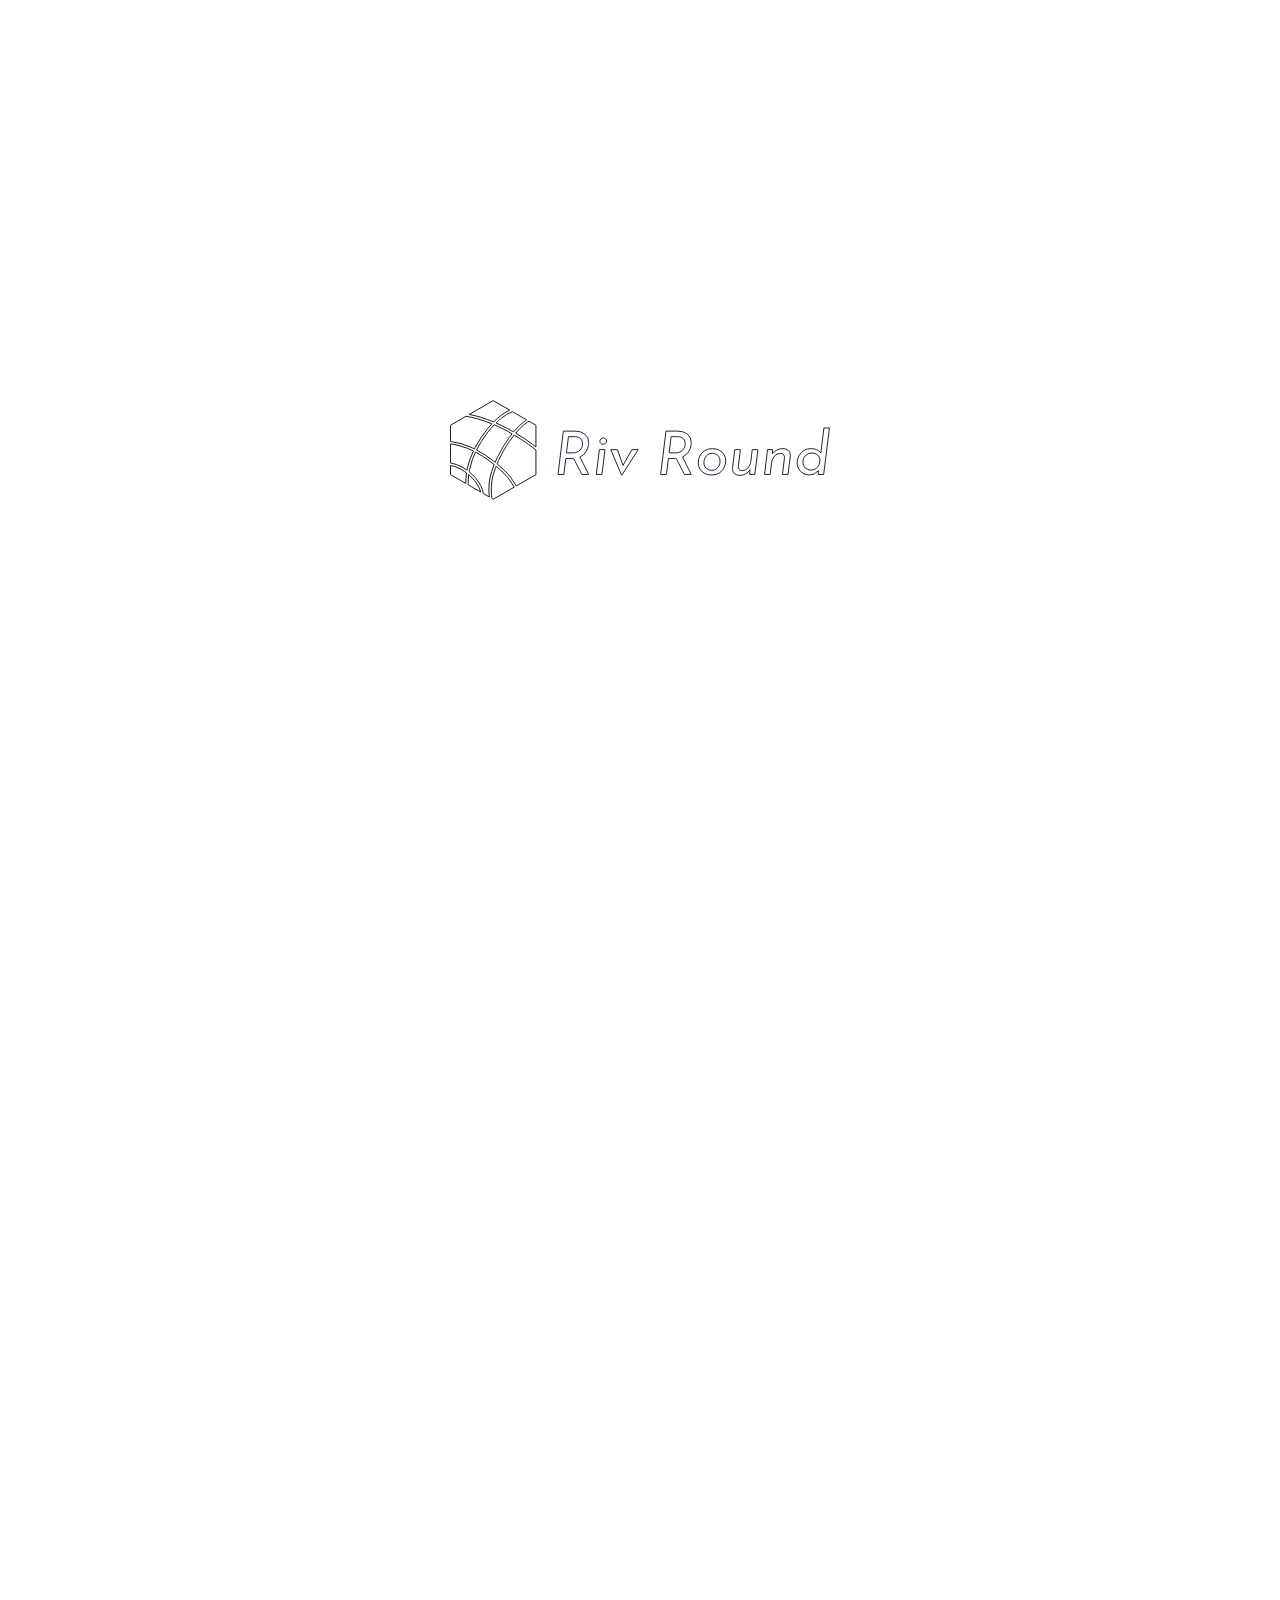
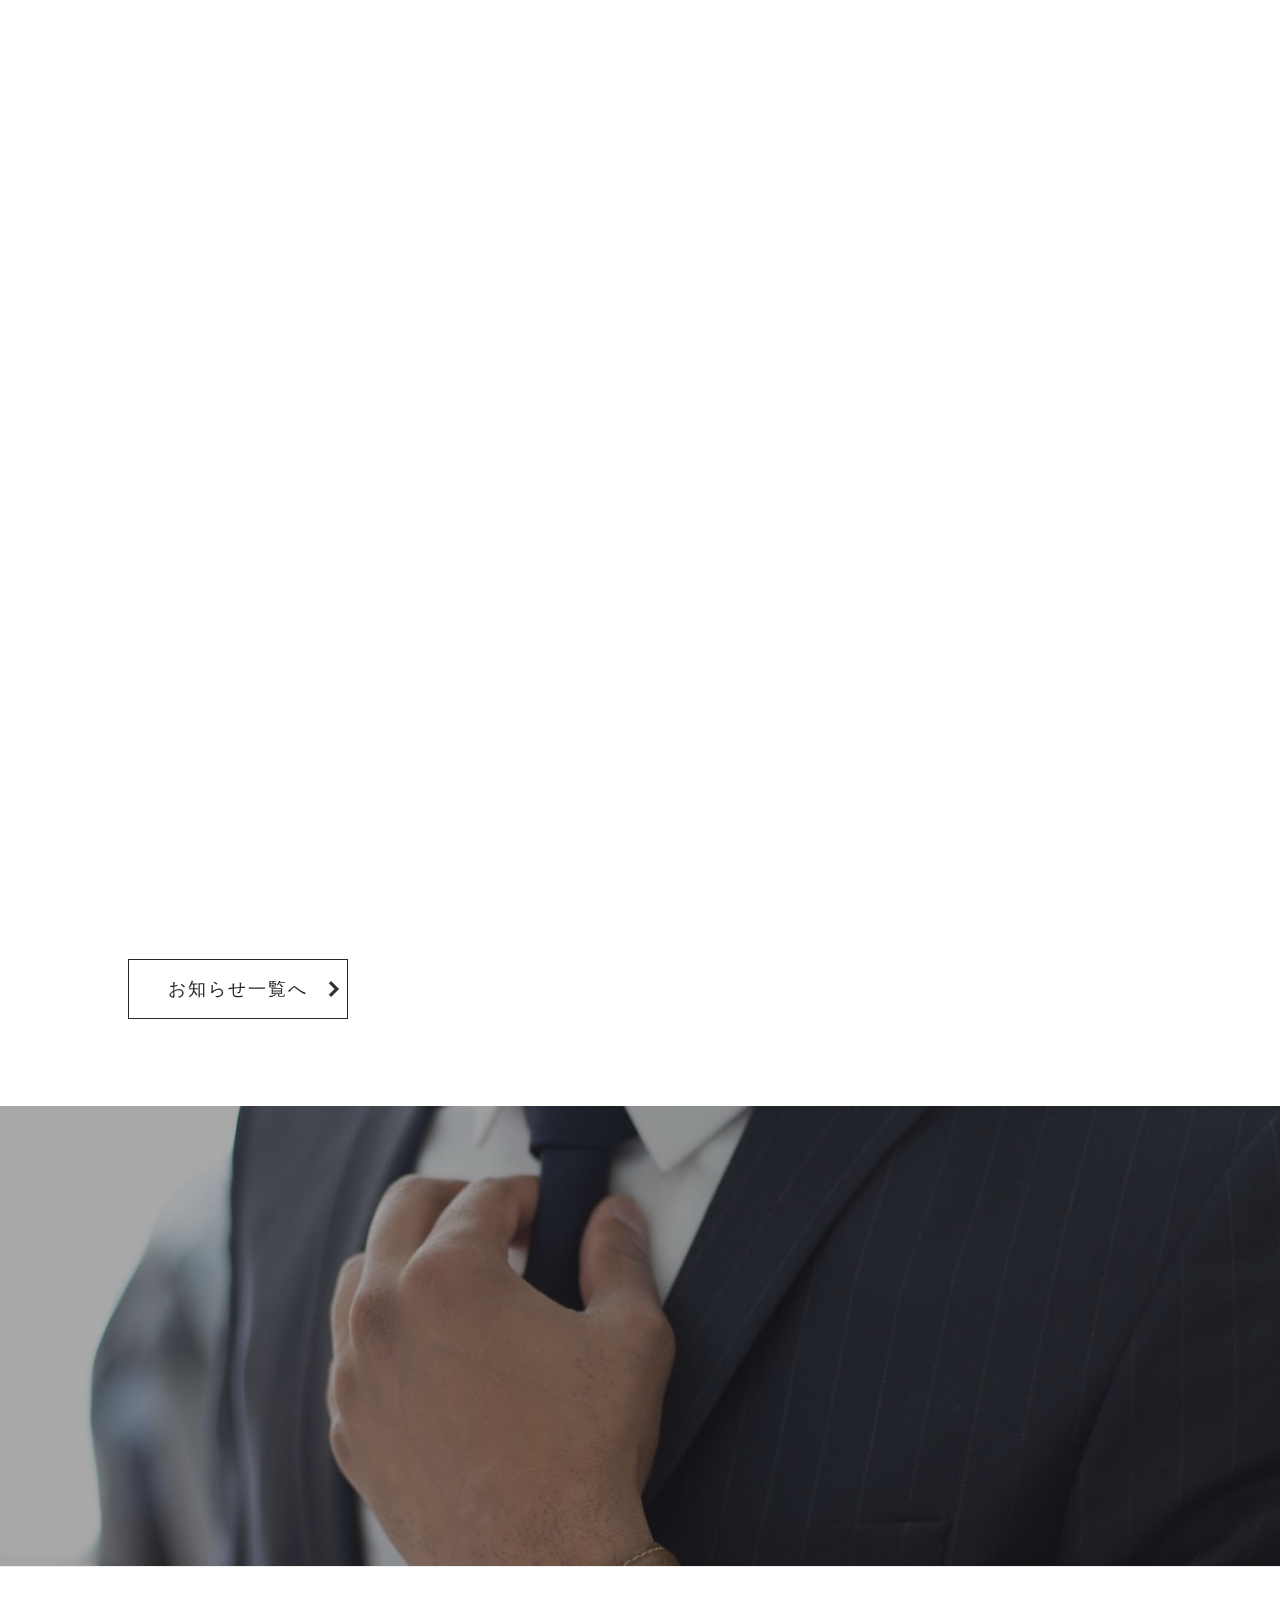
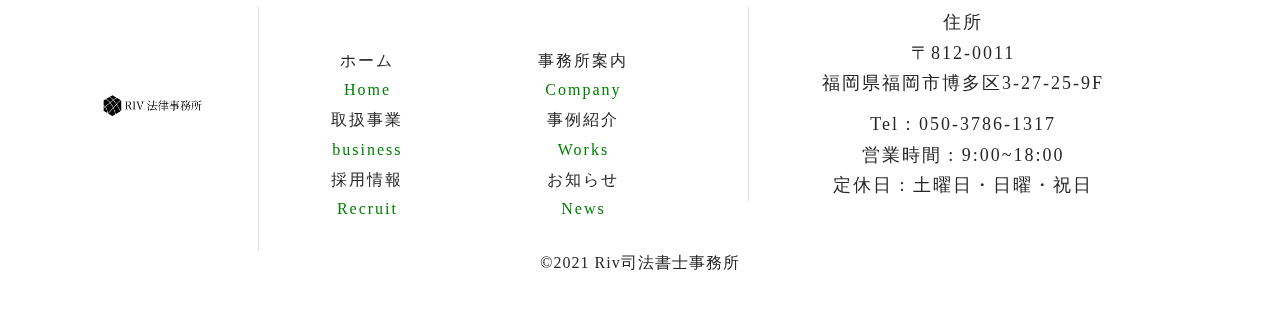
==== commit 7fc39d16: "コピーライト" ====
--- a/index.html
+++ b/index.html
@@ -353,7 +353,7 @@
             </div>
           </div>
         </div>
-        <div class="copyright">&copy;2021 Riv建設</div>
+        <div class="copyright">&copy;2021 Riv司法書士事務所</div>
       </div>
     </footer>
     <!-- /.footer -->
--- a/styles/style.css
+++ b/styles/style.css
@@ -286,8 +286,8 @@
 ******************************************************************/
 body {
   color: #272727;
-  font-family: 'Cormorant Infant', serif;
-  font-family: 'Noto Serif JP', serif;
+  font-family: "Cormorant Infant", serif;
+  font-family: "Noto Serif JP", serif;
   letter-spacing: 1px;
 }
 
@@ -315,11 +315,11 @@
   position: absolute;
   top: 6px;
   right: 0;
-  content: '';
+  content: "";
   display: inline-block;
   height: 12px;
   width: 12px;
-  background-image: url(/images/common/arrow.png);
+  background-image: url(../images/common/arrow.png);
   background-position: center;
   background-size: contain;
   background-repeat: no-repeat;
@@ -341,7 +341,7 @@
   position: absolute;
   top: 4px;
   right: 0;
-  background-image: url(/images/common/icon-tel.png);
+  background-image: url(../images/common/icon-tel.png);
   background-position: center;
   background-repeat: no-repeat;
   background-size: contain;
@@ -354,7 +354,7 @@
   position: absolute;
   top: 4px;
   right: 0;
-  background-image: url(/images/common/icon-link-1-black.png);
+  background-image: url(../images/common/icon-link-1-black.png);
   background-position: center;
   background-repeat: no-repeat;
   background-size: contain;
@@ -367,9 +367,9 @@
 }
 
 .icon-map::before {
-  content: '';
+  content: "";
   display: block;
-  background-image: url(/images/common/icon-map.png);
+  background-image: url(../images/common/icon-map.png);
   background-position: center;
   background-repeat: no-repeat;
   background-size: contain;
@@ -386,11 +386,11 @@
 }
 
 .icon-insta::before {
-  content: '';
+  content: "";
   position: absolute;
   top: 0;
   left: 0;
-  background-image: url(/images/common/icon-insta-gr.png);
+  background-image: url(../images/common/icon-insta-gr.png);
   background-position: center;
   background-repeat: no-repeat;
   background-size: contain;
@@ -412,7 +412,7 @@
 }
 
 .c-topview__img::before {
-  content: '';
+  content: "";
   display: block;
   height: 100%;
   width: 100%;
@@ -480,7 +480,7 @@
   position: absolute;
   top: -60px;
   left: 0;
-  content: '01';
+  content: "01";
   display: inline-block;
   font-size: 100px;
   color: #f7f7f7;
@@ -561,7 +561,7 @@
 }
 
 .more-btn__link::before {
-  content: '';
+  content: "";
   display: block;
   position: absolute;
   top: 0;
@@ -570,10 +570,10 @@
   margin: auto;
   width: 16px;
   height: 16px;
-  -webkit-transition: .3s;
-  transition: .3s;
+  -webkit-transition: 0.3s;
+  transition: 0.3s;
   z-index: 100;
-  background-image: url(/images/common/arrow.png);
+  background-image: url(../images/common/arrow.png);
   background-repeat: no-repeat;
   background-size: contain;
 }
@@ -607,7 +607,7 @@
 }
 
 .more-btn__link.slide-bg:hover::before, .more-btn__link.slide-bg:active::before {
-  background-image: url(/images/common/arrow-rt-wh.png);
+  background-image: url(../images/common/arrow-rt-wh.png);
 }
 
 .more-btn__link.slide-bg:hover span, .more-btn__link.slide-bg:active span {
@@ -673,7 +673,7 @@
   position: absolute;
   top: 0;
   left: 0;
-  content: '';
+  content: "";
   height: 100%;
   width: 100%;
   display: block;
@@ -700,11 +700,11 @@
 }
 
 .p-services__item:nth-of-type(2) .item-tit::before {
-  content: '02';
+  content: "02";
 }
 
 .p-services__item:last-of-type .item-tit::before {
-  content: '03';
+  content: "03";
 }
 
 .p-services__btn {
@@ -729,7 +729,7 @@
   position: absolute;
   top: 0;
   left: 0;
-  background-image: url(/images/top/office.jpg);
+  background-image: url(../images/top/office.jpg);
   background-size: cover;
   background-repeat: no-repeat;
   background-position: center;
@@ -741,7 +741,7 @@
 }
 
 .p-others__item .bg-img::before {
-  content: '';
+  content: "";
   display: block;
   height: 100%;
   width: 100%;
@@ -762,11 +762,11 @@
 }
 
 .p-others__item:nth-of-type(2) .bg-img {
-  background-image: url(/images/top/values.jpg);
+  background-image: url(../images/top/values.jpg);
 }
 
 .p-others__item:nth-of-type(3) .bg-img {
-  background-image: url(/images/service/service.jpg);
+  background-image: url(../images/service/service.jpg);
 }
 
 .p-recruit {
@@ -823,7 +823,7 @@
 .p-contact__wrap {
   position: relative;
   padding: 30px 5vw;
-  background-image: url(/images/top/recruit.jpg);
+  background-image: url(../images/top/recruit.jpg);
   background-size: cover;
   text-align: center;
 }
@@ -832,7 +832,7 @@
   position: absolute;
   top: 0;
   left: 0;
-  content: '';
+  content: "";
   display: block;
   height: 100%;
   width: 100%;
@@ -869,18 +869,18 @@
   right: 8px;
   bottom: 0;
   margin: auto;
-  content: '';
+  content: "";
   display: block;
   height: 20px;
   width: 20px;
-  background-image: url(/images/common/icon-link-1-black.png);
+  background-image: url(../images/common/icon-link-1-black.png);
   background-size: contain;
   background-repeat: no-repeat;
 }
 
 .p-footer {
   padding: 40px 0;
-  border-top: 1px solid #EDEDED;
+  border-top: 1px solid #ededed;
   background-color: #fff;
 }
 
@@ -962,10 +962,10 @@
 }
 
 .c-company .c-about__desc th {
-  background: #EDEDED;
+  background: #ededed;
   display: block;
   width: 100%;
-  border-bottom: 1px solid #DDDDDD;
+  border-bottom: 1px solid #dddddd;
 }
 
 .c-company .c-about__desc th span {
@@ -1016,10 +1016,10 @@
 }
 
 .c-company .c-history__desc th {
-  background: #EDEDED;
+  background: #ededed;
   display: block;
   width: 100%;
-  border-bottom: 1px solid #DDDDDD;
+  border-bottom: 1px solid #dddddd;
 }
 
 .c-company .c-history__desc th span {
@@ -1056,10 +1056,10 @@
 }
 
 .c-business th {
-  background: #EDEDED;
+  background: #ededed;
   display: block;
   width: 100%;
-  border-bottom: 1px solid #DDDDDD;
+  border-bottom: 1px solid #dddddd;
 }
 
 .c-business th span {
@@ -1161,7 +1161,7 @@
 
 .c-cace__item__tit {
   position: relative;
-  border-bottom: 1px solid #EDEDED;
+  border-bottom: 1px solid #ededed;
   padding-bottom: 10px;
   -webkit-box-ordinal-group: 2;
       -ms-flex-order: 1;
@@ -1330,7 +1330,7 @@
   width: 40px;
   height: 40px;
   border-radius: 100%;
-  border: 1px solid #C4CCD1;
+  border: 1px solid #c4ccd1;
   background: #fff;
   margin: 0 1.3vw;
 }
@@ -1348,7 +1348,7 @@
   content: "";
   position: absolute;
   right: 0;
-  background-image: url(/images/common/arrow.png);
+  background-image: url(../images/common/arrow.png);
   background-position: right center;
   background-repeat: no-repeat;
   background-size: 100% 100%;
@@ -1391,7 +1391,7 @@
 
 .c-news__contents {
   line-height: 2;
-  font-size: .8rem;
+  font-size: 0.8rem;
 }
 
 .c-news__title {
@@ -1425,7 +1425,7 @@
 
 .c-news-sl__link {
   text-align: right;
-  font-size: .8rem;
+  font-size: 0.8rem;
 }
 
 .c-news-sl__link a {
@@ -1556,7 +1556,7 @@
 }
 
 .p-header .logo {
-  background-image: url(/images/common/reagle.png);
+  background-image: url(../images/common/reagle.png);
   background-size: contain;
   background-position: center;
   background-repeat: no-repeat;
@@ -1566,7 +1566,7 @@
 }
 
 .p-header .logo.inview {
-  background-image: url(/images/common/riv_logo_02.png);
+  background-image: url(../images/common/riv_logo_02.png);
 }
 
 .p-header .mobile-button {
@@ -1707,7 +1707,7 @@
   left: 0;
   right: 0;
   margin: auto;
-  content: '';
+  content: "";
   display: block;
   height: 22px;
   width: 22px;
@@ -1719,7 +1719,7 @@
   position: absolute;
   top: 50%;
   right: -13px;
-  content: '';
+  content: "";
   height: 1px;
   width: 20px;
   display: block;
@@ -1727,15 +1727,15 @@
 }
 
 .mobile-menu .contact-btn-item .tel::before {
-  background-image: url(/images/common/tel-white.png);
+  background-image: url(../images/common/tel-white.png);
 }
 
 .mobile-menu .contact-btn-item .mail::before {
-  background-image: url(/images/common/ico-mail-wh.png);
+  background-image: url(../images/common/ico-mail-wh.png);
 }
 
 .mobile-menu .contact-btn-item .insta::before {
-  background-image: url(/images/common/icon-insta-white.png);
+  background-image: url(../images/common/icon-insta-white.png);
 }
 
 .mobile-container {
@@ -3167,7 +3167,7 @@
 }
 
 .cover-slide::after {
-  content: '';
+  content: "";
   position: absolute;
   z-index: 2;
   top: 0;
@@ -3316,7 +3316,7 @@
 }
 
 .hover-darken::before {
-  content: '';
+  content: "";
   position: absolute;
   top: 0;
   left: 0;
@@ -3347,7 +3347,7 @@
 }
 
 .bg-img-zoom {
-  background-image: url(images/image-1.jpg);
+  background-image: url(../images/image-1.jpg);
   background-repeat: no-repeat;
   background-position: center;
   background-size: cover;
@@ -3360,7 +3360,7 @@
 
 .img-bg50::before {
   display: block;
-  content: '';
+  content: "";
   padding-top: 50%;
 }
 
@@ -3435,7 +3435,7 @@
   width: 20px;
   height: 20px;
   margin: 0 auto;
-  background: url(/images/common/loading.gif);
+  background: url(../images/common/loading.gif);
   background-size: cover;
 }
 
@@ -3479,9 +3479,9 @@
   right: 0;
   bottom: 0;
   margin: auto;
-  content: '';
+  content: "";
   display: block;
-  background-image: url(/images/common/prev.png);
+  background-image: url(../images/common/prev.png);
   background-size: contain;
   background-repeat: no-repeat;
   width: 30px;
@@ -3508,9 +3508,9 @@
   left: 0;
   bottom: 0;
   margin: auto;
-  content: '';
+  content: "";
   display: block;
-  background-image: url(/images/common/next.png);
+  background-image: url(../images/common/next.png);
   background-size: contain;
   background-repeat: no-repeat;
   width: 30px;
@@ -3567,7 +3567,7 @@
   float: right;
   width: 30px;
   height: 30px;
-  background: url(/images/common/close.png) top right no-repeat;
+  background: url(../images/common/close.png) top right no-repeat;
   text-align: right;
   outline: none;
   filter: progid:DXImageTransform.Microsoft.Alpha(Opacity=70);
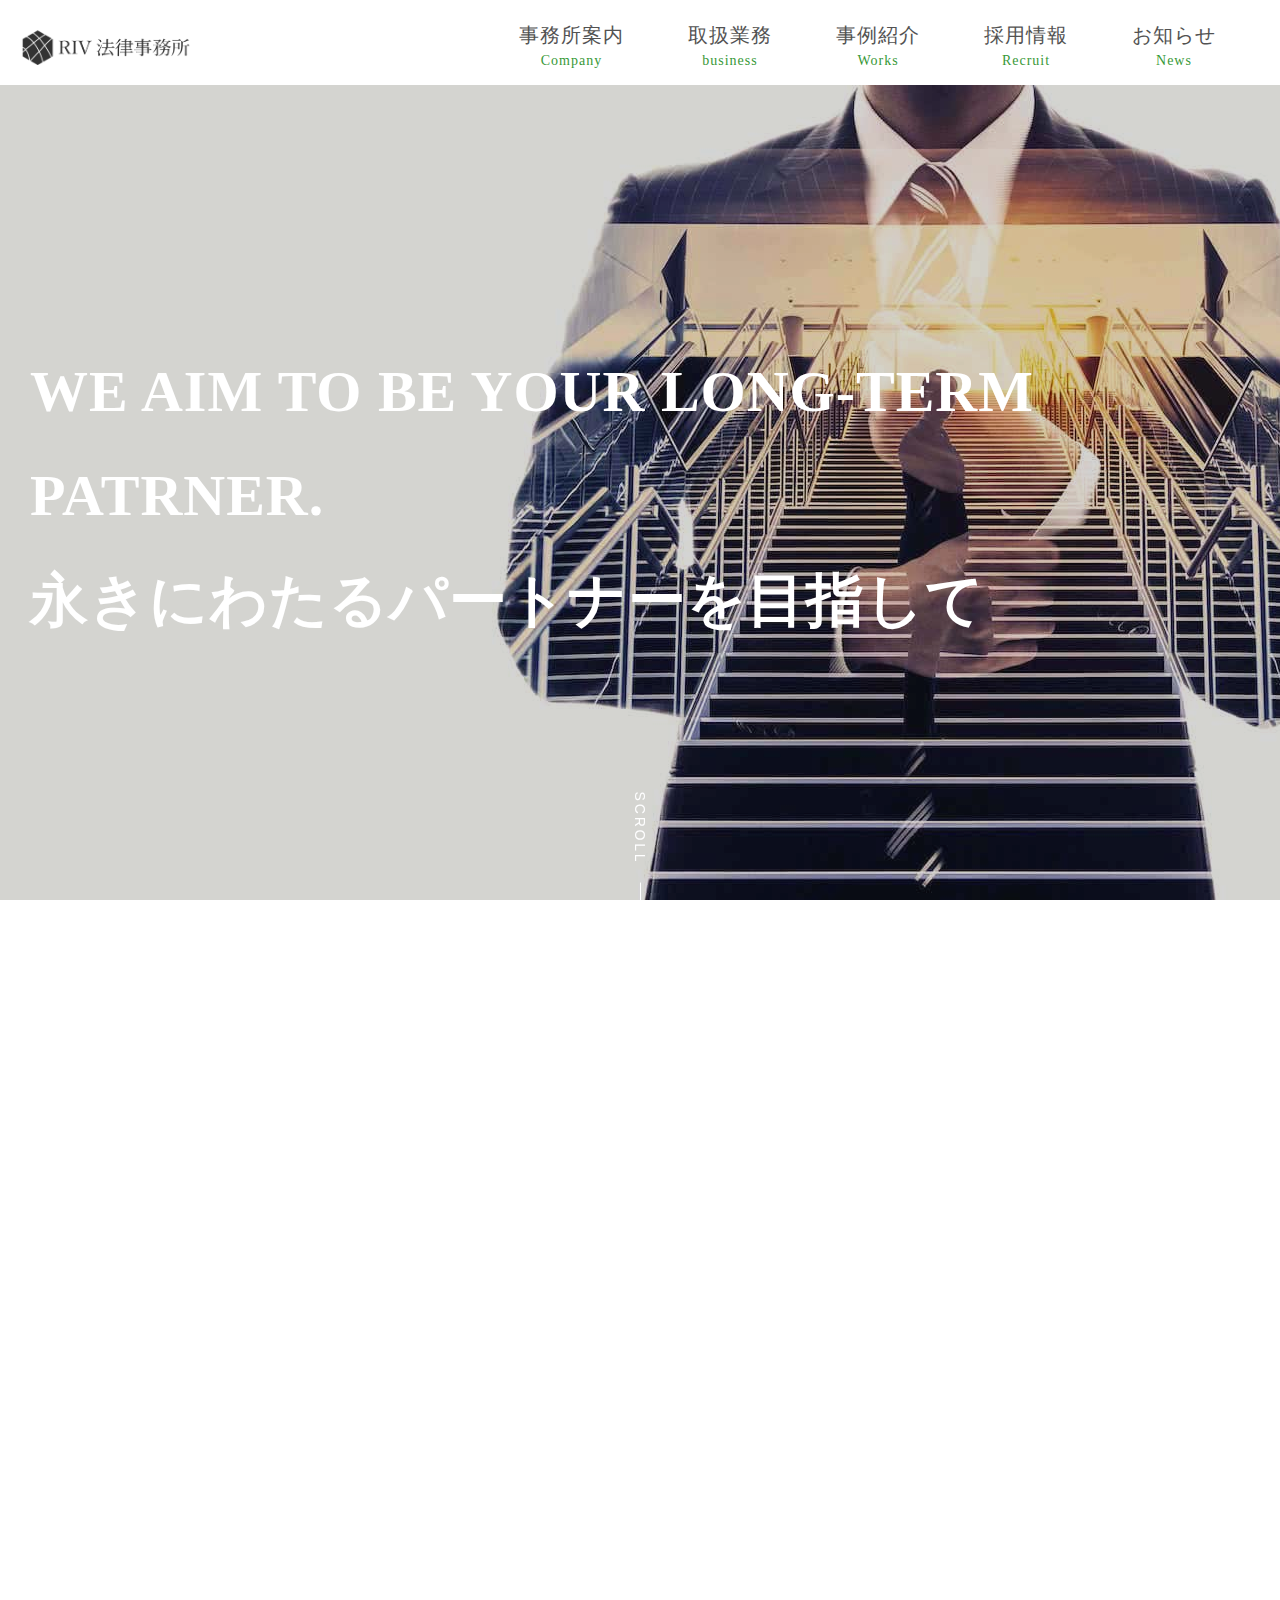
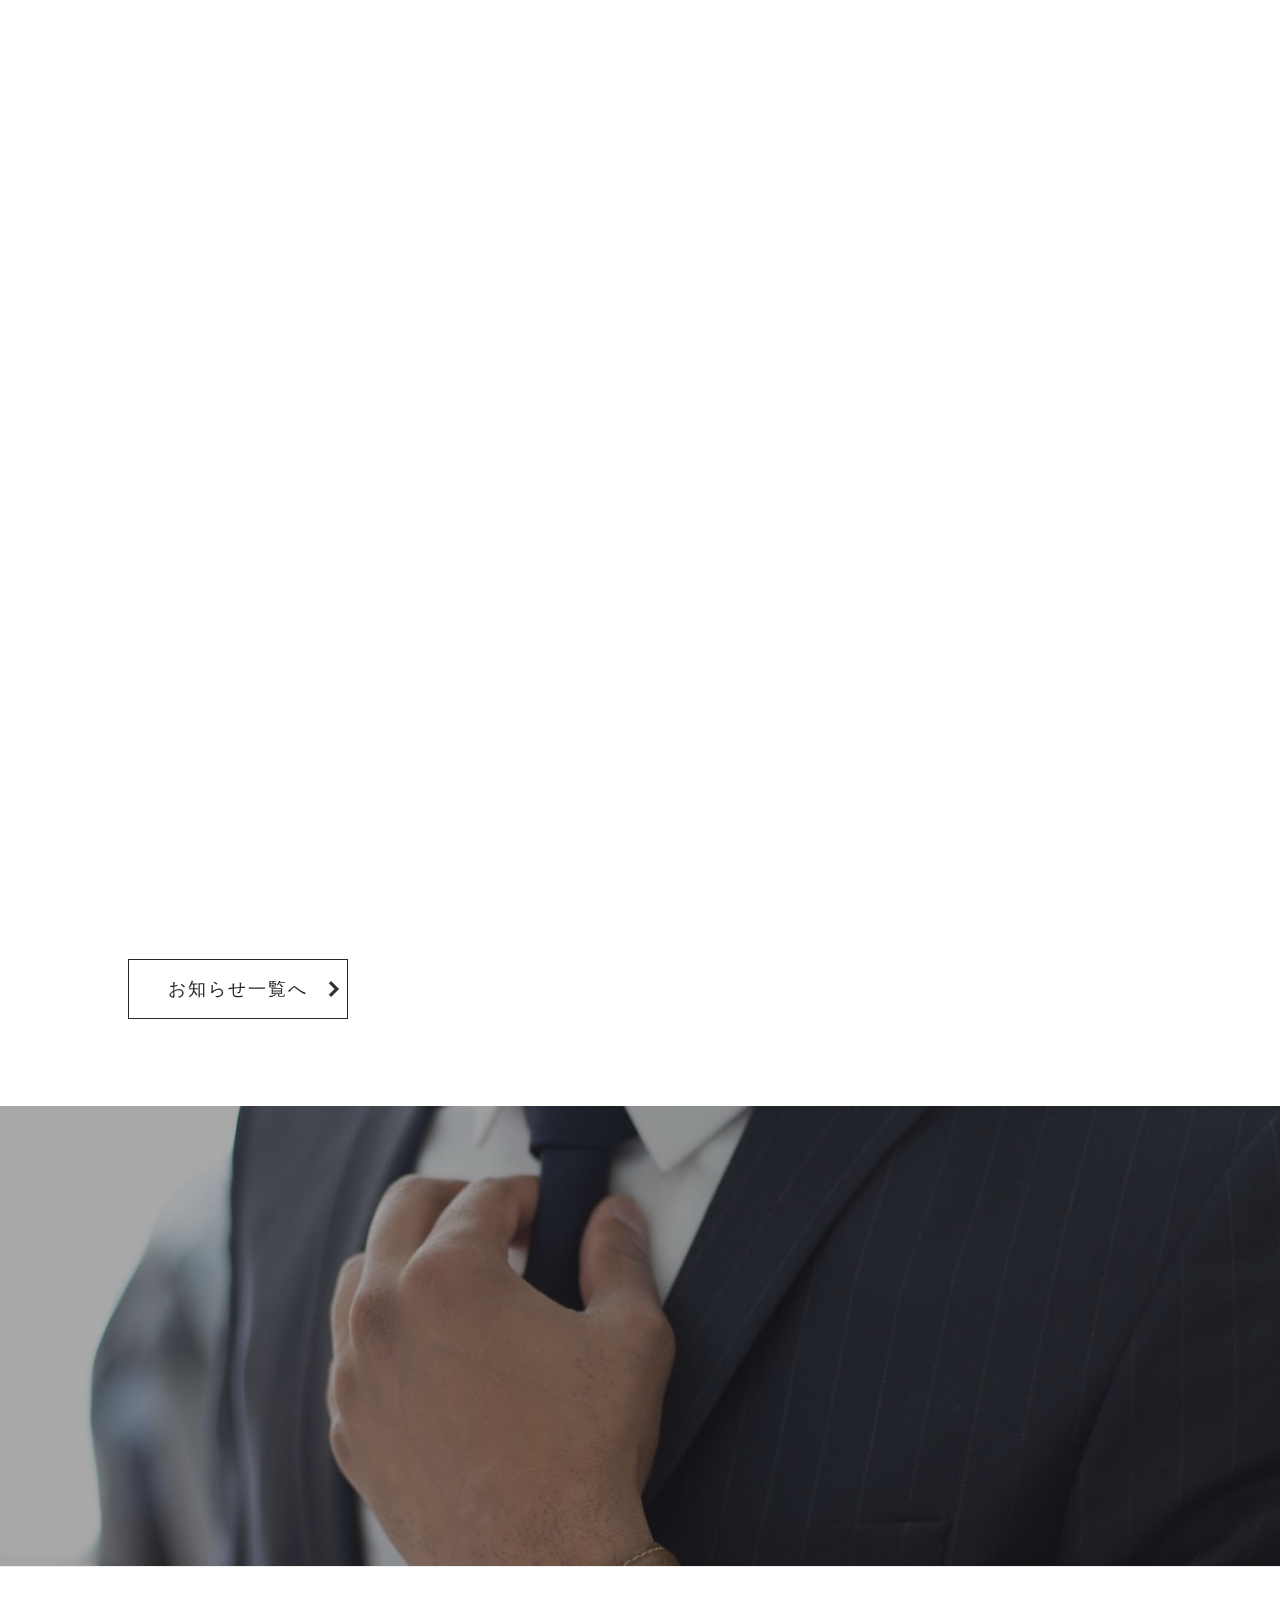
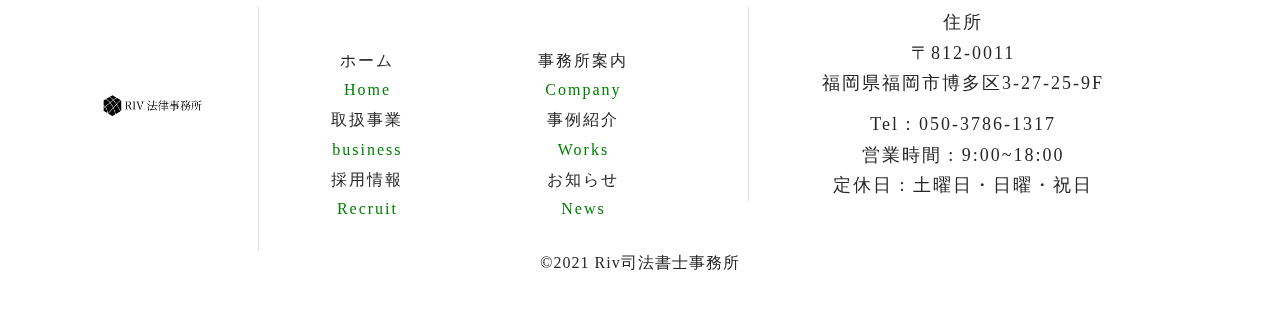
==== commit 040e5cb3: "svgアニメーション" ====
--- a/index.html
+++ b/index.html
@@ -7,77 +7,15 @@
   <meta name="viewport" content="width=device-width, initial-scale=1.0">
   <title>士業テンプレート5 | ホーム</title>
   <link rel="stylesheet" href="styles/vendor/animsition.min.css">
-  <link rel="stylesheet" href="/styles/vendor/logo-animation.min.css">
+  <!-- <link rel="stylesheet" href="/styles/vendor/logo-animation.min.css"> -->
   <link rel="stylesheet" href="styles/vendor/bootstrap-reboot.css">
   <link rel="stylesheet" href="styles/vendor/swiper.min.css">
   <link rel="stylesheet" href="styles/style.css">
 
 </head>
 
-<body>
+<body class="animsition">
   <div class="superwrapper">
-    <div class="svg-animation">
-      <svg id="レイヤー_1" data-name="レイヤー 1" xmlns="http://www.w3.org/2000/svg" viewBox="0 0 380.06 99.83"
-        width="380.05999755859375" height="99.83000183105469">
-        <path class="cls-1 svg-elem-1"
-          d="M146.45,384.68c4.32,1.33,8.57,2.9,12.75,4.65a65.91,65.91,0,0,1,8.17-7.14,44.33,44.33,0,0,1,7.92-4.7L158.75,368l-24,13.83A102.37,102.37,0,0,1,146.45,384.68Z"
-          transform="translate(-115.52 -367.37)"></path>
-        <path class="cls-1 svg-elem-2"
-          d="M136.63,414.67q1.71.75,3.39,1.59c.3-.61.62-1.22.94-1.82a116.54,116.54,0,0,1,11.56-17.54c1.57-2,3.2-3.87,4.91-5.72a129.6,129.6,0,0,0-14.7-5.09,91.73,91.73,0,0,0-11.21-2.42L116,392.62v16.15A74.49,74.49,0,0,1,136.63,414.67Z"
-          transform="translate(-115.52 -367.37)"></path>
-        <path class="cls-1 svg-elem-3"
-          d="M122.23,432a44.66,44.66,0,0,1,10.36,5.56c.27-1.47.59-2.93.95-4.38A77.21,77.21,0,0,1,139,418.39c-2-1-4.06-1.91-6.15-2.74A71,71,0,0,0,116,411.21v19.22A31,31,0,0,1,122.23,432Z"
-          transform="translate(-115.52 -367.37)"></path>
-        <path class="cls-1 svg-elem-4"
-          d="M130.17,438.87a40.15,40.15,0,0,0-9.76-4.93,28.48,28.48,0,0,0-4.39-1.1V442l15.28,8.82a75.2,75.2,0,0,1,.84-10.5C131.49,439.79,130.84,439.32,130.17,438.87Z"
-          transform="translate(-115.52 -367.37)"></path>
-        <path class="cls-1 svg-elem-5"
-          d="M173.07,395.9c2.05,1.08,4.08,2.21,6.1,3.37a66.2,66.2,0,0,1,10.93-10.63c.65-.49,1.32-1,2-1.43l-14.2-8.2a40,40,0,0,0-11,6.58,70.29,70.29,0,0,0-5.3,4.76C165.47,392.06,169.31,393.92,173.07,395.9Z"
-          transform="translate(-115.52 -367.37)"></path>
-        <path class="cls-1 svg-elem-6"
-          d="M159.32,428.62c.46.36.91.73,1.36,1.1.73-1.73,1.51-3.44,2.32-5.13a127.84,127.84,0,0,1,11.62-19.45q1.45-2,3-4-4.41-2.53-9-4.83-4.38-2.2-8.9-4.15a98.28,98.28,0,0,0-7,8.26,114.24,114.24,0,0,0-10.66,16.91A111.56,111.56,0,0,1,159.32,428.62Z"
-          transform="translate(-115.52 -367.37)"></path>
-        <path class="cls-1 svg-elem-7"
-          d="M144.81,455.43A38.22,38.22,0,0,0,134.31,442a70.31,70.31,0,0,0-.62,10.15l12.48,7.21A23.44,23.44,0,0,0,144.81,455.43Z"
-          transform="translate(-115.52 -367.37)"></path>
-        <path class="cls-1 svg-elem-8"
-          d="M155.15,428.43a108,108,0,0,0-14.07-9,76,76,0,0,0-5.91,17.34c-.16.8-.31,1.61-.44,2.41a49,49,0,0,1,6.86,6.72c3.52,4.23,6.57,9.47,7.33,15l5.92,3.42c-.24-1.94-.39-3.9-.44-5.85a61.45,61.45,0,0,1,1.32-14.12,82,82,0,0,1,3.47-10.92c.18-.49.37-1,.55-1.45Q157.49,430.19,155.15,428.43Z"
-          transform="translate(-115.52 -367.37)"></path>
-        <path class="cls-1 svg-elem-9"
-          d="M173.09,444.66a68.79,68.79,0,0,0-7.89-7.94c-1.15-1.05-2.33-2.07-3.52-3.07-.28.74-.54,1.48-.79,2.23-.62,1.86-1.4,3.65-1.95,5.53a51.23,51.23,0,0,0-1.42,6.36,58.27,58.27,0,0,0-.56,13.9c.11,1.41.29,2.82.53,4.22l1.26.74,21-12.12A81.62,81.62,0,0,0,173.09,444.66Z"
-          transform="translate(-115.52 -367.37)"></path>
-        <path class="cls-1 svg-elem-10"
-          d="M194,411.72c-4.62-3.33-9.41-6.45-14.32-9.35-1.71,2.14-3.33,4.35-4.88,6.61-2.15,3.13-4.16,6.37-6,9.68-1.7,3-3.33,6.16-4.7,9.17-.53,1.15-1,2.31-1.51,3.47q3.54,3,6.89,6.13c1.42,1.35,2.89,2.68,4.17,4.16,1,1.13,1.89,2.31,2.77,3.52,1.92,2.63,3.71,5.38,5.37,8.21L201.48,442V417.38Q197.84,414.46,194,411.72Z"
-          transform="translate(-115.52 -367.37)"></path>
-        <path class="cls-1 svg-elem-11"
-          d="M198.25,411.84c1.09.82,2.16,1.65,3.23,2.49V392.62l-7.06-4.08a43.45,43.45,0,0,0-5,3.7,70,70,0,0,0-8.17,8.26A185.87,185.87,0,0,1,198.25,411.84Z"
-          transform="translate(-115.52 -367.37)"></path>
-        <path class="cls-2 svg-elem-12"
-          d="M251.48,419.25a13.64,13.64,0,0,1-6,5.1l8.7,17.46H247.4l-8.22-16a12.65,12.65,0,0,1-1.44.06h-6.36l-2,16h-5.82l5.34-43.38h11.52q6.24,0,10,3a10.18,10.18,0,0,1,3.78,8.46q0,.66-.12,2A17.25,17.25,0,0,1,251.48,419.25Zm-13.14,1a10.1,10.1,0,0,0,5.73-1.47,8.62,8.62,0,0,0,3.15-3.57,9.78,9.78,0,0,0,1-4.08,7.33,7.33,0,0,0-1.83-5q-1.83-2.1-5.61-2.1H234l-2,16.2Z"
-          transform="translate(-115.52 -367.37)"></path>
-        <path class="cls-2 svg-elem-13"
-          d="M270.56,417l-3.06,24.84h-5.64L264.92,417Zm-4.17-10.59a3.38,3.38,0,0,1,2.49-1,3.63,3.63,0,0,1,2.25.75,2.45,2.45,0,0,1,1,2.07,3.25,3.25,0,0,1-1,2.43,3.48,3.48,0,0,1-2.52,1,3.75,3.75,0,0,1-2.25-.81,2.51,2.51,0,0,1-.93-2.07A3.23,3.23,0,0,1,266.39,406.38Z"
-          transform="translate(-115.52 -367.37)"></path>
-        <path class="cls-2 svg-elem-14" d="M303.74,417l-16.38,25.56h-.24L276.38,417H283l5.58,15.72L297.5,417Z"
-          transform="translate(-115.52 -367.37)"></path>
-        <path class="cls-2 svg-elem-15"
-          d="M354.08,419.25a13.64,13.64,0,0,1-6,5.1l8.7,17.46H350l-8.22-16a12.65,12.65,0,0,1-1.44.06H334l-2,16h-5.82l5.34-43.38H343q6.24,0,10,3a10.18,10.18,0,0,1,3.78,8.46q0,.66-.12,2A17.25,17.25,0,0,1,354.08,419.25Zm-13.14,1a10.1,10.1,0,0,0,5.73-1.47,8.62,8.62,0,0,0,3.15-3.57,9.78,9.78,0,0,0,1-4.08,7.33,7.33,0,0,0-1.83-5q-1.83-2.1-5.61-2.1h-6.72l-2,16.2Z"
-          transform="translate(-115.52 -367.37)"></path>
-        <path class="cls-2 svg-elem-16"
-          d="M370.7,441a12.08,12.08,0,0,1-5-4.2,11.41,11.41,0,0,1-1.92-6.63,15.76,15.76,0,0,1,1.5-6.63,12.79,12.79,0,0,1,4.74-5.4A14.56,14.56,0,0,1,378.2,416a14.4,14.4,0,0,1,6.42,1.47,12,12,0,0,1,4.83,4.26,11.49,11.49,0,0,1,1.83,6.45,16.07,16.07,0,0,1-1.41,6.39,13.17,13.17,0,0,1-4.62,5.55,13.92,13.92,0,0,1-8.25,2.28A14.9,14.9,0,0,1,370.7,441Zm11.19-4.68a8.5,8.5,0,0,0,2.79-3.51,10.86,10.86,0,0,0,.9-4.32,8,8,0,0,0-1.14-4.41,7,7,0,0,0-2.91-2.61,8.26,8.26,0,0,0-3.57-.84,7.66,7.66,0,0,0-4.71,1.41,8.69,8.69,0,0,0-2.82,3.54,10.77,10.77,0,0,0-.93,4.35,7.88,7.88,0,0,0,1.11,4.32,7.08,7.08,0,0,0,2.88,2.61,8.27,8.27,0,0,0,3.69.87A7.66,7.66,0,0,0,381.89,436.32Z"
-          transform="translate(-115.52 -367.37)"></path>
-        <path class="cls-2 svg-elem-17"
-          d="M423.44,417l-3.06,24.84h-5.1l.24-4.62a12,12,0,0,1-4.41,4.05,12.34,12.34,0,0,1-6,1.53A7.34,7.34,0,0,1,400,441a6.05,6.05,0,0,1-1.95-4.71,5,5,0,0,1,.06-.9L400.28,417h5.64l-2,16.5a4.31,4.31,0,0,0,.81,3.24,4,4,0,0,0,3.15,1.26,7,7,0,0,0,3.9-1.23,9.76,9.76,0,0,0,3.09-3.39,12.42,12.42,0,0,0,1.53-4.8L417.8,417Z"
-          transform="translate(-115.52 -367.37)"></path>
-        <path class="cls-2 svg-elem-18"
-          d="M453.89,417.81a6.06,6.06,0,0,1,2,4.74,5,5,0,0,1-.06.9l-2.22,18.36H448l2-16.44a3.82,3.82,0,0,0-4.26-4.56,7.55,7.55,0,0,0-5.73,2.64,11.63,11.63,0,0,0-2.91,6.72l-1.44,11.64H430.1l3-24.84h5l-.06,4.14a12.57,12.57,0,0,1,4.44-3.72,13,13,0,0,1,6-1.38A7.75,7.75,0,0,1,453.89,417.81Z"
-          transform="translate(-115.52 -367.37)"></path>
-        <path class="cls-2 svg-elem-19"
-          d="M495,395.31l-5.76,46.5h-5.58l.42-3.72q-4.26,4.26-9.18,4.26a12.26,12.26,0,0,1-6.27-1.62,11.8,11.8,0,0,1-4.38-4.38,11.93,11.93,0,0,1-1.59-6.06,14.52,14.52,0,0,1,1.77-7A13.95,13.95,0,0,1,477,416a12.41,12.41,0,0,1,5.4,1.17,10.81,10.81,0,0,1,4,3.09l3.06-24.9Zm-9.48,31.38a6.71,6.71,0,0,0-2.58-4.53,8.48,8.48,0,0,0-5.46-1.77,8.9,8.9,0,0,0-6.48,2.52,8.74,8.74,0,0,0-2.58,6.54,7.88,7.88,0,0,0,2.28,5.82,8,8,0,0,0,5.94,2.28,8.3,8.3,0,0,0,5-1.68,9.45,9.45,0,0,0,3.3-4.44Z"
-          transform="translate(-115.52 -367.37)"></path>
-      </svg>
-    </div>
-    <!-- /.svg-animation -->
     <header id="header" class="p-header">
       <div class="mobile-container">
         <div class="logo__img">
--- a/styles/style.css
+++ b/styles/style.css
@@ -145,12 +145,12 @@
   }
 }
 
-.c-mt, .c-company, .c-business #business01, .c-cace #cace, .c-recruit .recruit-message, .c-news, .c-news-sl {
+.c-mt, .c-company, .c-business #business01, .c-cace #cace, .c-recruit .recruit-message, .c-news, .c-news-sl, .c-contact {
   margin-top: 35vh;
 }
 
 @media screen and (min-width: 960px) {
-  .c-mt, .c-company, .c-business #business01, .c-cace #cace, .c-recruit .recruit-message, .c-news, .c-news-sl {
+  .c-mt, .c-company, .c-business #business01, .c-cace #cace, .c-recruit .recruit-message, .c-news, .c-news-sl, .c-contact {
     margin-top: 60vh;
   }
 }
@@ -286,8 +286,8 @@
 ******************************************************************/
 body {
   color: #272727;
-  font-family: "Cormorant Infant", serif;
-  font-family: "Noto Serif JP", serif;
+  font-family: 'Cormorant Infant', serif;
+  font-family: 'Noto Serif JP', serif;
   letter-spacing: 1px;
 }
 
@@ -315,11 +315,11 @@
   position: absolute;
   top: 6px;
   right: 0;
-  content: "";
+  content: '';
   display: inline-block;
   height: 12px;
   width: 12px;
-  background-image: url(../images/common/arrow.png);
+  background-image: url(/images/common/arrow.png);
   background-position: center;
   background-size: contain;
   background-repeat: no-repeat;
@@ -341,7 +341,7 @@
   position: absolute;
   top: 4px;
   right: 0;
-  background-image: url(../images/common/icon-tel.png);
+  background-image: url(/images/common/icon-tel.png);
   background-position: center;
   background-repeat: no-repeat;
   background-size: contain;
@@ -354,7 +354,7 @@
   position: absolute;
   top: 4px;
   right: 0;
-  background-image: url(../images/common/icon-link-1-black.png);
+  background-image: url(/images/common/icon-link-1-black.png);
   background-position: center;
   background-repeat: no-repeat;
   background-size: contain;
@@ -367,9 +367,9 @@
 }
 
 .icon-map::before {
-  content: "";
-  display: block;
-  background-image: url(../images/common/icon-map.png);
+  content: '';
+  display: block;
+  background-image: url(/images/common/icon-map.png);
   background-position: center;
   background-repeat: no-repeat;
   background-size: contain;
@@ -386,11 +386,11 @@
 }
 
 .icon-insta::before {
-  content: "";
+  content: '';
   position: absolute;
   top: 0;
   left: 0;
-  background-image: url(../images/common/icon-insta-gr.png);
+  background-image: url(/images/common/icon-insta-gr.png);
   background-position: center;
   background-repeat: no-repeat;
   background-size: contain;
@@ -412,7 +412,7 @@
 }
 
 .c-topview__img::before {
-  content: "";
+  content: '';
   display: block;
   height: 100%;
   width: 100%;
@@ -480,7 +480,7 @@
   position: absolute;
   top: -60px;
   left: 0;
-  content: "01";
+  content: '01';
   display: inline-block;
   font-size: 100px;
   color: #f7f7f7;
@@ -561,7 +561,7 @@
 }
 
 .more-btn__link::before {
-  content: "";
+  content: '';
   display: block;
   position: absolute;
   top: 0;
@@ -570,10 +570,10 @@
   margin: auto;
   width: 16px;
   height: 16px;
-  -webkit-transition: 0.3s;
-  transition: 0.3s;
+  -webkit-transition: .3s;
+  transition: .3s;
   z-index: 100;
-  background-image: url(../images/common/arrow.png);
+  background-image: url(/images/common/arrow.png);
   background-repeat: no-repeat;
   background-size: contain;
 }
@@ -607,7 +607,7 @@
 }
 
 .more-btn__link.slide-bg:hover::before, .more-btn__link.slide-bg:active::before {
-  background-image: url(../images/common/arrow-rt-wh.png);
+  background-image: url(/images/common/arrow-rt-wh.png);
 }
 
 .more-btn__link.slide-bg:hover span, .more-btn__link.slide-bg:active span {
@@ -673,7 +673,7 @@
   position: absolute;
   top: 0;
   left: 0;
-  content: "";
+  content: '';
   height: 100%;
   width: 100%;
   display: block;
@@ -700,11 +700,11 @@
 }
 
 .p-services__item:nth-of-type(2) .item-tit::before {
-  content: "02";
+  content: '02';
 }
 
 .p-services__item:last-of-type .item-tit::before {
-  content: "03";
+  content: '03';
 }
 
 .p-services__btn {
@@ -729,7 +729,7 @@
   position: absolute;
   top: 0;
   left: 0;
-  background-image: url(../images/top/office.jpg);
+  background-image: url(/images/top/office.jpg);
   background-size: cover;
   background-repeat: no-repeat;
   background-position: center;
@@ -741,7 +741,7 @@
 }
 
 .p-others__item .bg-img::before {
-  content: "";
+  content: '';
   display: block;
   height: 100%;
   width: 100%;
@@ -762,11 +762,11 @@
 }
 
 .p-others__item:nth-of-type(2) .bg-img {
-  background-image: url(../images/top/values.jpg);
+  background-image: url(/images/top/values.jpg);
 }
 
 .p-others__item:nth-of-type(3) .bg-img {
-  background-image: url(../images/service/service.jpg);
+  background-image: url(/images/service/service.jpg);
 }
 
 .p-recruit {
@@ -823,7 +823,7 @@
 .p-contact__wrap {
   position: relative;
   padding: 30px 5vw;
-  background-image: url(../images/top/recruit.jpg);
+  background-image: url(/images/top/recruit.jpg);
   background-size: cover;
   text-align: center;
 }
@@ -832,7 +832,7 @@
   position: absolute;
   top: 0;
   left: 0;
-  content: "";
+  content: '';
   display: block;
   height: 100%;
   width: 100%;
@@ -869,18 +869,18 @@
   right: 8px;
   bottom: 0;
   margin: auto;
-  content: "";
+  content: '';
   display: block;
   height: 20px;
   width: 20px;
-  background-image: url(../images/common/icon-link-1-black.png);
+  background-image: url(/images/common/icon-link-1-black.png);
   background-size: contain;
   background-repeat: no-repeat;
 }
 
 .p-footer {
   padding: 40px 0;
-  border-top: 1px solid #ededed;
+  border-top: 1px solid #EDEDED;
   background-color: #fff;
 }
 
@@ -962,10 +962,10 @@
 }
 
 .c-company .c-about__desc th {
-  background: #ededed;
+  background: #EDEDED;
   display: block;
   width: 100%;
-  border-bottom: 1px solid #dddddd;
+  border-bottom: 1px solid #DDDDDD;
 }
 
 .c-company .c-about__desc th span {
@@ -1016,10 +1016,10 @@
 }
 
 .c-company .c-history__desc th {
-  background: #ededed;
+  background: #EDEDED;
   display: block;
   width: 100%;
-  border-bottom: 1px solid #dddddd;
+  border-bottom: 1px solid #DDDDDD;
 }
 
 .c-company .c-history__desc th span {
@@ -1056,10 +1056,10 @@
 }
 
 .c-business th {
-  background: #ededed;
+  background: #EDEDED;
   display: block;
   width: 100%;
-  border-bottom: 1px solid #dddddd;
+  border-bottom: 1px solid #DDDDDD;
 }
 
 .c-business th span {
@@ -1161,7 +1161,7 @@
 
 .c-cace__item__tit {
   position: relative;
-  border-bottom: 1px solid #ededed;
+  border-bottom: 1px solid #EDEDED;
   padding-bottom: 10px;
   -webkit-box-ordinal-group: 2;
       -ms-flex-order: 1;
@@ -1330,7 +1330,7 @@
   width: 40px;
   height: 40px;
   border-radius: 100%;
-  border: 1px solid #c4ccd1;
+  border: 1px solid #C4CCD1;
   background: #fff;
   margin: 0 1.3vw;
 }
@@ -1348,7 +1348,7 @@
   content: "";
   position: absolute;
   right: 0;
-  background-image: url(../images/common/arrow.png);
+  background-image: url(/images/common/arrow.png);
   background-position: right center;
   background-repeat: no-repeat;
   background-size: 100% 100%;
@@ -1391,7 +1391,7 @@
 
 .c-news__contents {
   line-height: 2;
-  font-size: 0.8rem;
+  font-size: .8rem;
 }
 
 .c-news__title {
@@ -1425,7 +1425,7 @@
 
 .c-news-sl__link {
   text-align: right;
-  font-size: 0.8rem;
+  font-size: .8rem;
 }
 
 .c-news-sl__link a {
@@ -1436,6 +1436,197 @@
 
 .c-news-sl__link a span {
   color: #272727;
+}
+
+.c-contact {
+  padding-top: 40px;
+  background-color: #fff;
+}
+
+.c-contact-text {
+  margin-bottom: 30px;
+}
+
+.c-contact .contact-form {
+  margin-bottom: 40px;
+  text-align: center;
+}
+
+.c-contact .contact-form h1 {
+  display: block;
+  text-align: center;
+  margin: 30px 0;
+}
+
+.c-contact .contact-form input,
+.c-contact .contact-form textarea {
+  width: 100%;
+  border-radius: 5px;
+  border: 1px solid #949494;
+  margin: 12px 0 20px 0;
+}
+
+.c-contact .contact-form textarea {
+  margin-bottom: 0;
+}
+
+.c-contact .contact-form input {
+  height: 45px;
+}
+
+.c-contact .contact-form label {
+  text-align: left;
+  font-weight: bold;
+  font-size: 16px;
+}
+
+.c-contact .contact-form .must {
+  background-color: red;
+  border-radius: 10px;
+  color: #fff;
+  padding: 5px 10px;
+  margin-right: 10px;
+}
+
+.c-contact .contact-form .free {
+  background-color: #4245ce;
+  border-radius: 10px;
+  color: #fff;
+  padding: 5px 10px;
+  margin-right: 10px;
+}
+
+.c-contact .contact-form .wpcf7 form.invalid .wpcf7-response-output {
+  border: 1px solid red;
+}
+
+.c-contact .contact-form .wpcf7-acceptance input {
+  height: 20px;
+  width: 20px;
+  margin-right: 10px;
+}
+
+.c-contact .contact-form .ms-1 {
+  color: #2180da;
+  border-bottom: 1px solid #2180da;
+}
+
+.c-contact .contact-form .submit-btn {
+  text-align: center;
+}
+
+.c-contact .contact-form .submit-btn input:disabled {
+  border-color: #949494;
+}
+
+.c-contact .contact-form .submit-btn input {
+  border-color: #272727;
+  width: 70%;
+  max-width: 320px;
+}
+
+.c-contact .contact-form .ajax-loader {
+  display: none;
+}
+
+@media (min-width: 768px) {
+  .c-contact .contact-form .c-contact-text {
+    font-size: 18px;
+  }
+  .c-contact .contact-form input {
+    height: 55px;
+  }
+  .c-contact .contact-form input,
+  .c-contact .contact-form textarea {
+    margin: 24px 0 30px 0;
+  }
+  .c-contact .contact-form label {
+    font-size: 20px;
+    width: 540px;
+  }
+  .c-contact .contact-form .submit-btn input {
+    width: 70%;
+    max-width: 320px;
+    height: 64px;
+    font-size: 20px;
+  }
+  .c-contact .contact-form .wpcf7-acceptance input {
+    height: 30px;
+    width: 30px;
+    margin-right: 15px;
+  }
+  .c-contact .contact-form .ms-1 {
+    font-size: 18px;
+  }
+}
+
+.c-contact .grecaptcha-badge {
+  -webkit-box-shadow: none !important;
+          box-shadow: none !important;
+  width: 100% !important;
+}
+
+.c-contact .grecaptcha-badge iframe {
+  -webkit-box-shadow: grey 0px 0px 5px;
+          box-shadow: grey 0px 0px 5px;
+}
+
+.c-privacy {
+  margin-top: 100px;
+}
+
+.c-privacy .c-title {
+  text-align: center;
+  font-size: 26px;
+  display: block;
+  margin-bottom: 50px;
+  font-weight: bold;
+}
+
+.c-privacy h3 {
+  margin-bottom: 20px;
+}
+
+.c-privacy-item {
+  margin-bottom: 30px;
+}
+
+.c-privacy-btn {
+  text-align: center;
+  margin: 40px 0;
+  font-size: 20px;
+}
+
+.c-privacy-btn a {
+  position: relative;
+  border: 1px solid #272727;
+  padding: 15px 30px;
+  border-radius: 5px;
+  background-color: #fff;
+  -webkit-transition: all 0.3s;
+  transition: all 0.3s;
+  letter-spacing: 2px;
+}
+
+.c-privacy-btn a:hover {
+  letter-spacing: 5px;
+  -webkit-transition: all 0.3s;
+  transition: all 0.3s;
+}
+
+.c-privacy-btn a::after {
+  position: absolute;
+  top: 0;
+  right: 5px;
+  bottom: 0;
+  margin: auto;
+  content: '';
+  display: inline-block;
+  height: 18px;
+  width: 18px;
+  background-image: url(../images/common/arrow.png);
+  background-size: contain;
+  background-repeat: no-repeat;
 }
 
 .swiper-container {
@@ -1556,7 +1747,7 @@
 }
 
 .p-header .logo {
-  background-image: url(../images/common/reagle.png);
+  background-image: url(/images/common/reagle.png);
   background-size: contain;
   background-position: center;
   background-repeat: no-repeat;
@@ -1566,7 +1757,7 @@
 }
 
 .p-header .logo.inview {
-  background-image: url(../images/common/riv_logo_02.png);
+  background-image: url(/images/common/riv_logo_02.png);
 }
 
 .p-header .mobile-button {
@@ -1707,7 +1898,7 @@
   left: 0;
   right: 0;
   margin: auto;
-  content: "";
+  content: '';
   display: block;
   height: 22px;
   width: 22px;
@@ -1719,7 +1910,7 @@
   position: absolute;
   top: 50%;
   right: -13px;
-  content: "";
+  content: '';
   height: 1px;
   width: 20px;
   display: block;
@@ -1727,15 +1918,15 @@
 }
 
 .mobile-menu .contact-btn-item .tel::before {
-  background-image: url(../images/common/tel-white.png);
+  background-image: url(/images/common/tel-white.png);
 }
 
 .mobile-menu .contact-btn-item .mail::before {
-  background-image: url(../images/common/ico-mail-wh.png);
+  background-image: url(/images/common/ico-mail-wh.png);
 }
 
 .mobile-menu .contact-btn-item .insta::before {
-  background-image: url(../images/common/icon-insta-white.png);
+  background-image: url(/images/common/icon-insta-white.png);
 }
 
 .mobile-container {
@@ -2062,641 +2253,6 @@
           transform: translate(0);
 }
 
-.cls-1,
-.cls-2 {
-  fill: none;
-  stroke-miterlimit: 10;
-}
-
-.cls-1 {
-  stroke: #231815;
-}
-
-.cls-2 {
-  stroke: #232339;
-}
-
-.svg-animation {
-  display: none;
-}
-
-.pace-running {
-  opacity: 0;
-}
-
-.pace-running .superwrapper {
-  opacity: 0;
-}
-
-.pace-done .svg-animation {
-  position: fixed;
-  top: 0;
-  left: 0;
-  right: 0;
-  bottom: 0;
-  z-index: 99999;
-  background-color: white;
-  display: -webkit-box;
-  display: -ms-flexbox;
-  display: flex;
-  -webkit-box-pack: center;
-      -ms-flex-pack: center;
-          justify-content: center;
-  -webkit-box-align: center;
-      -ms-flex-align: center;
-          align-items: center;
-  -webkit-animation: byeOpening 5.5s forwards;
-          animation: byeOpening 5.5s forwards;
-  padding: 0 10vw;
-}
-
-.pace-done .svg-animation .svg-inner {
-  padding: 20px;
-}
-
-.pace-done .svg-animation .svg-inner svg {
-  height: 100%;
-  width: 100%;
-}
-
-@media (min-width: 600px) {
-  svg {
-    width: 50%;
-  }
-}
-
-@-webkit-keyframes byeOpening {
-  50% {
-    opacity: 1;
-  }
-  80% {
-    opacity: 0;
-    display: none;
-  }
-  100% {
-    opacity: 0;
-    display: none;
-    z-index: -1;
-  }
-}
-
-@keyframes byeOpening {
-  50% {
-    opacity: 1;
-  }
-  80% {
-    opacity: 0;
-    display: none;
-  }
-  100% {
-    opacity: 0;
-    display: none;
-    z-index: -1;
-  }
-}
-
-#wrap_all path:nth-child(1) {
-  fill: #090933;
-  stroke: #666666;
-  stroke-width: 2px;
-  -webkit-animation: svg 3s ease-in both;
-          animation: svg 3s ease-in both;
-  -webkit-animation-delay: 0.1s;
-          animation-delay: 0.1s;
-}
-
-#wrap_all path:nth-child(2) {
-  fill: #090933;
-  stroke: #666666;
-  stroke-width: 2px;
-  -webkit-animation: svg 3s ease-in both;
-          animation: svg 3s ease-in both;
-  -webkit-animation-delay: 0.2s;
-          animation-delay: 0.2s;
-}
-
-#wrap_all path:nth-child(3) {
-  fill: #090933;
-  stroke: #666666;
-  stroke-width: 2px;
-  -webkit-animation: svg 3s ease-in both;
-          animation: svg 3s ease-in both;
-  -webkit-animation-delay: 0.3s;
-          animation-delay: 0.3s;
-}
-
-#wrap_all path:nth-child(4) {
-  fill: #090933;
-  stroke: #666666;
-  stroke-width: 2px;
-  -webkit-animation: svg 3s ease-in both;
-          animation: svg 3s ease-in both;
-  -webkit-animation-delay: 0.4s;
-          animation-delay: 0.4s;
-}
-
-#wrap_all path:nth-child(5) {
-  fill: #090933;
-  stroke: #666666;
-  stroke-width: 2px;
-  -webkit-animation: svg 3s ease-in both;
-          animation: svg 3s ease-in both;
-  -webkit-animation-delay: 0.5s;
-          animation-delay: 0.5s;
-}
-
-#wrap_all path:nth-child(6) {
-  fill: #090933;
-  stroke: #666666;
-  stroke-width: 2px;
-  -webkit-animation: svg 3s ease-in both;
-          animation: svg 3s ease-in both;
-  -webkit-animation-delay: 0.6s;
-          animation-delay: 0.6s;
-}
-
-#wrap_all path:nth-child(7) {
-  fill: #090933;
-  stroke: #666666;
-  stroke-width: 2px;
-  -webkit-animation: svg 3s ease-in both;
-          animation: svg 3s ease-in both;
-  -webkit-animation-delay: 0.7s;
-          animation-delay: 0.7s;
-}
-
-#wrap_all path:nth-child(8) {
-  fill: #090933;
-  stroke: #666666;
-  stroke-width: 2px;
-  -webkit-animation: svg 3s ease-in both;
-          animation: svg 3s ease-in both;
-  -webkit-animation-delay: 0.8s;
-          animation-delay: 0.8s;
-}
-
-#wrap_all path:nth-child(9) {
-  fill: #090933;
-  stroke: #666666;
-  stroke-width: 2px;
-  -webkit-animation: svg 3s ease-in both;
-          animation: svg 3s ease-in both;
-  -webkit-animation-delay: 0.9s;
-          animation-delay: 0.9s;
-}
-
-#wrap_all path:nth-child(10) {
-  fill: #090933;
-  stroke: #666666;
-  stroke-width: 2px;
-  -webkit-animation: svg 3s ease-in both;
-          animation: svg 3s ease-in both;
-  -webkit-animation-delay: 1s;
-          animation-delay: 1s;
-}
-
-#wrap_all path:nth-child(11) {
-  fill: #090933;
-  stroke: #666666;
-  stroke-width: 2px;
-  -webkit-animation: svg 3s ease-in both;
-          animation: svg 3s ease-in both;
-  -webkit-animation-delay: 1.1s;
-          animation-delay: 1.1s;
-}
-
-#wrap_all path:nth-child(12) {
-  fill: #090933;
-  stroke: #666666;
-  stroke-width: 2px;
-  -webkit-animation: svg 3s ease-in both;
-          animation: svg 3s ease-in both;
-  -webkit-animation-delay: 1.2s;
-          animation-delay: 1.2s;
-}
-
-#wrap_all path:nth-child(13) {
-  fill: #090933;
-  stroke: #666666;
-  stroke-width: 2px;
-  -webkit-animation: svg 3s ease-in both;
-          animation: svg 3s ease-in both;
-  -webkit-animation-delay: 1.3s;
-          animation-delay: 1.3s;
-}
-
-#wrap_all path:nth-child(14) {
-  fill: #090933;
-  stroke: #666666;
-  stroke-width: 2px;
-  -webkit-animation: svg 3s ease-in both;
-          animation: svg 3s ease-in both;
-  -webkit-animation-delay: 1.4s;
-          animation-delay: 1.4s;
-}
-
-#wrap_all path:nth-child(15) {
-  fill: #090933;
-  stroke: #666666;
-  stroke-width: 2px;
-  -webkit-animation: svg 3s ease-in both;
-          animation: svg 3s ease-in both;
-  -webkit-animation-delay: 1.5s;
-          animation-delay: 1.5s;
-}
-
-#wrap_all path:nth-child(16) {
-  fill: #090933;
-  stroke: #666666;
-  stroke-width: 2px;
-  -webkit-animation: svg 3s ease-in both;
-          animation: svg 3s ease-in both;
-  -webkit-animation-delay: 1.6s;
-          animation-delay: 1.6s;
-}
-
-#wrap_all path:nth-child(17) {
-  fill: #090933;
-  stroke: #666666;
-  stroke-width: 2px;
-  -webkit-animation: svg 3s ease-in both;
-          animation: svg 3s ease-in both;
-  -webkit-animation-delay: 1.7s;
-          animation-delay: 1.7s;
-}
-
-#wrap_all path:nth-child(18) {
-  fill: #090933;
-  stroke: #666666;
-  stroke-width: 2px;
-  -webkit-animation: svg 3s ease-in both;
-          animation: svg 3s ease-in both;
-  -webkit-animation-delay: 1.8s;
-          animation-delay: 1.8s;
-}
-
-#wrap_all path:nth-child(19) {
-  fill: #090933;
-  stroke: #666666;
-  stroke-width: 2px;
-  -webkit-animation: svg 3s ease-in both;
-          animation: svg 3s ease-in both;
-  -webkit-animation-delay: 1.9s;
-          animation-delay: 1.9s;
-}
-
-#wrap_all path:nth-child(20) {
-  fill: #090933;
-  stroke: #666666;
-  stroke-width: 2px;
-  -webkit-animation: svg 3s ease-in both;
-          animation: svg 3s ease-in both;
-  -webkit-animation-delay: 2s;
-          animation-delay: 2s;
-}
-
-#wrap_all path:nth-child(21) {
-  fill: #090933;
-  stroke: #666666;
-  stroke-width: 2px;
-  -webkit-animation: svg 3s ease-in both;
-          animation: svg 3s ease-in both;
-  -webkit-animation-delay: 2.1s;
-          animation-delay: 2.1s;
-}
-
-#wrap_all path:nth-child(22) {
-  fill: #090933;
-  stroke: #666666;
-  stroke-width: 2px;
-  -webkit-animation: svg 3s ease-in both;
-          animation: svg 3s ease-in both;
-  -webkit-animation-delay: 2.2s;
-          animation-delay: 2.2s;
-}
-
-#wrap_all path:nth-child(23) {
-  fill: #090933;
-  stroke: #666666;
-  stroke-width: 2px;
-  -webkit-animation: svg 3s ease-in both;
-          animation: svg 3s ease-in both;
-  -webkit-animation-delay: 2.3s;
-          animation-delay: 2.3s;
-}
-
-#wrap_all path:nth-child(24) {
-  fill: #090933;
-  stroke: #666666;
-  stroke-width: 2px;
-  -webkit-animation: svg 3s ease-in both;
-          animation: svg 3s ease-in both;
-  -webkit-animation-delay: 2.4s;
-          animation-delay: 2.4s;
-}
-
-#wrap_all path:nth-child(25) {
-  fill: #090933;
-  stroke: #666666;
-  stroke-width: 2px;
-  -webkit-animation: svg 3s ease-in both;
-          animation: svg 3s ease-in both;
-  -webkit-animation-delay: 2.5s;
-          animation-delay: 2.5s;
-}
-
-#wrap_all path:nth-child(26) {
-  fill: #090933;
-  stroke: #666666;
-  stroke-width: 2px;
-  -webkit-animation: svg 3s ease-in both;
-          animation: svg 3s ease-in both;
-  -webkit-animation-delay: 2.6s;
-          animation-delay: 2.6s;
-}
-
-#wrap_all path:nth-child(27) {
-  fill: #090933;
-  stroke: #666666;
-  stroke-width: 2px;
-  -webkit-animation: svg 3s ease-in both;
-          animation: svg 3s ease-in both;
-  -webkit-animation-delay: 2.7s;
-          animation-delay: 2.7s;
-}
-
-#wrap_all path:nth-child(28) {
-  fill: #090933;
-  stroke: #666666;
-  stroke-width: 2px;
-  -webkit-animation: svg 3s ease-in both;
-          animation: svg 3s ease-in both;
-  -webkit-animation-delay: 2.8s;
-          animation-delay: 2.8s;
-}
-
-#wrap_all path:nth-child(29) {
-  fill: #090933;
-  stroke: #666666;
-  stroke-width: 2px;
-  -webkit-animation: svg 3s ease-in both;
-          animation: svg 3s ease-in both;
-  -webkit-animation-delay: 2.9s;
-          animation-delay: 2.9s;
-}
-
-#wrap_all path:nth-child(30) {
-  fill: #090933;
-  stroke: #666666;
-  stroke-width: 2px;
-  -webkit-animation: svg 3s ease-in both;
-          animation: svg 3s ease-in both;
-  -webkit-animation-delay: 3s;
-          animation-delay: 3s;
-}
-
-#wrap_all path:nth-child(31) {
-  fill: #090933;
-  stroke: #666666;
-  stroke-width: 2px;
-  -webkit-animation: svg 3s ease-in both;
-          animation: svg 3s ease-in both;
-  -webkit-animation-delay: 3.1s;
-          animation-delay: 3.1s;
-}
-
-#wrap_all path:nth-child(32) {
-  fill: #090933;
-  stroke: #666666;
-  stroke-width: 2px;
-  -webkit-animation: svg 3s ease-in both;
-          animation: svg 3s ease-in both;
-  -webkit-animation-delay: 3.2s;
-          animation-delay: 3.2s;
-}
-
-#wrap_all path:nth-child(33) {
-  fill: #090933;
-  stroke: #666666;
-  stroke-width: 2px;
-  -webkit-animation: svg 3s ease-in both;
-          animation: svg 3s ease-in both;
-  -webkit-animation-delay: 3.3s;
-          animation-delay: 3.3s;
-}
-
-#wrap_all path:nth-child(34) {
-  fill: #090933;
-  stroke: #666666;
-  stroke-width: 2px;
-  -webkit-animation: svg 3s ease-in both;
-          animation: svg 3s ease-in both;
-  -webkit-animation-delay: 3.4s;
-          animation-delay: 3.4s;
-}
-
-#wrap_all path:nth-child(35) {
-  fill: #090933;
-  stroke: #666666;
-  stroke-width: 2px;
-  -webkit-animation: svg 3s ease-in both;
-          animation: svg 3s ease-in both;
-  -webkit-animation-delay: 3.5s;
-          animation-delay: 3.5s;
-}
-
-#wrap_all path:nth-child(36) {
-  fill: #090933;
-  stroke: #666666;
-  stroke-width: 2px;
-  -webkit-animation: svg 3s ease-in both;
-          animation: svg 3s ease-in both;
-  -webkit-animation-delay: 3.6s;
-          animation-delay: 3.6s;
-}
-
-#wrap_all path:nth-child(37) {
-  fill: #090933;
-  stroke: #666666;
-  stroke-width: 2px;
-  -webkit-animation: svg 3s ease-in both;
-          animation: svg 3s ease-in both;
-  -webkit-animation-delay: 3.7s;
-          animation-delay: 3.7s;
-}
-
-#wrap_all path:nth-child(38) {
-  fill: #090933;
-  stroke: #666666;
-  stroke-width: 2px;
-  -webkit-animation: svg 3s ease-in both;
-          animation: svg 3s ease-in both;
-  -webkit-animation-delay: 3.8s;
-          animation-delay: 3.8s;
-}
-
-#wrap_all path:nth-child(39) {
-  fill: #090933;
-  stroke: #666666;
-  stroke-width: 2px;
-  -webkit-animation: svg 3s ease-in both;
-          animation: svg 3s ease-in both;
-  -webkit-animation-delay: 3.9s;
-          animation-delay: 3.9s;
-}
-
-#wrap_all path:nth-child(40) {
-  fill: #090933;
-  stroke: #666666;
-  stroke-width: 2px;
-  -webkit-animation: svg 3s ease-in both;
-          animation: svg 3s ease-in both;
-  -webkit-animation-delay: 4s;
-          animation-delay: 4s;
-}
-
-#wrap_all path:nth-child(41) {
-  fill: #090933;
-  stroke: #666666;
-  stroke-width: 2px;
-  -webkit-animation: svg 3s ease-in both;
-          animation: svg 3s ease-in both;
-  -webkit-animation-delay: 4.1s;
-          animation-delay: 4.1s;
-}
-
-#wrap_all path:nth-child(42) {
-  fill: #090933;
-  stroke: #666666;
-  stroke-width: 2px;
-  -webkit-animation: svg 3s ease-in both;
-          animation: svg 3s ease-in both;
-  -webkit-animation-delay: 4.2s;
-          animation-delay: 4.2s;
-}
-
-#wrap_all path:nth-child(43) {
-  fill: #090933;
-  stroke: #666666;
-  stroke-width: 2px;
-  -webkit-animation: svg 3s ease-in both;
-          animation: svg 3s ease-in both;
-  -webkit-animation-delay: 4.3s;
-          animation-delay: 4.3s;
-}
-
-#wrap_all path:nth-child(44) {
-  fill: #090933;
-  stroke: #666666;
-  stroke-width: 2px;
-  -webkit-animation: svg 3s ease-in both;
-          animation: svg 3s ease-in both;
-  -webkit-animation-delay: 4.4s;
-          animation-delay: 4.4s;
-}
-
-#wrap_all path:nth-child(45) {
-  fill: #090933;
-  stroke: #666666;
-  stroke-width: 2px;
-  -webkit-animation: svg 3s ease-in both;
-          animation: svg 3s ease-in both;
-  -webkit-animation-delay: 4.5s;
-          animation-delay: 4.5s;
-}
-
-#wrap_all path:nth-child(46) {
-  fill: #090933;
-  stroke: #666666;
-  stroke-width: 2px;
-  -webkit-animation: svg 3s ease-in both;
-          animation: svg 3s ease-in both;
-  -webkit-animation-delay: 4.6s;
-          animation-delay: 4.6s;
-}
-
-#wrap_all path:nth-child(47) {
-  fill: #090933;
-  stroke: #666666;
-  stroke-width: 2px;
-  -webkit-animation: svg 3s ease-in both;
-          animation: svg 3s ease-in both;
-  -webkit-animation-delay: 4.7s;
-          animation-delay: 4.7s;
-}
-
-#wrap_all path:nth-child(48) {
-  fill: #090933;
-  stroke: #666666;
-  stroke-width: 2px;
-  -webkit-animation: svg 3s ease-in both;
-          animation: svg 3s ease-in both;
-  -webkit-animation-delay: 4.8s;
-          animation-delay: 4.8s;
-}
-
-#wrap_all path:nth-child(49) {
-  fill: #090933;
-  stroke: #666666;
-  stroke-width: 2px;
-  -webkit-animation: svg 3s ease-in both;
-          animation: svg 3s ease-in both;
-  -webkit-animation-delay: 4.9s;
-          animation-delay: 4.9s;
-}
-
-#wrap_all path {
-  fill: #eb0d0d;
-  stroke: #999595;
-  stroke-width: 2px;
-  -webkit-animation: svg 5s ease-in both;
-          animation: svg 5s ease-in both;
-}
-
-@-webkit-keyframes svg {
-  0% {
-    fill: transparent;
-    stroke-dasharray: 2000px;
-    stroke-dashoffset: 2000px;
-  }
-  20% {
-    stroke-dashoffset: 000;
-  }
-  30% {
-    fill: transparent;
-  }
-  70% {
-    fill: #090933;
-    stroke: transparent;
-  }
-  100% {
-    fill: #090933;
-    stroke: transparent;
-  }
-}
-
-@keyframes svg {
-  0% {
-    fill: transparent;
-    stroke-dasharray: 2000px;
-    stroke-dashoffset: 2000px;
-  }
-  20% {
-    stroke-dashoffset: 000;
-  }
-  30% {
-    fill: transparent;
-  }
-  70% {
-    fill: #090933;
-    stroke: transparent;
-  }
-  100% {
-    fill: #090933;
-    stroke: transparent;
-  }
-}
-
 .appear.up .item {
   -webkit-transform: translateY(20px);
           transform: translateY(20px);
@@ -3167,7 +2723,7 @@
 }
 
 .cover-slide::after {
-  content: "";
+  content: '';
   position: absolute;
   z-index: 2;
   top: 0;
@@ -3316,7 +2872,7 @@
 }
 
 .hover-darken::before {
-  content: "";
+  content: '';
   position: absolute;
   top: 0;
   left: 0;
@@ -3347,7 +2903,7 @@
 }
 
 .bg-img-zoom {
-  background-image: url(../images/image-1.jpg);
+  background-image: url(images/image-1.jpg);
   background-repeat: no-repeat;
   background-position: center;
   background-size: cover;
@@ -3360,7 +2916,7 @@
 
 .img-bg50::before {
   display: block;
-  content: "";
+  content: '';
   padding-top: 50%;
 }
 
@@ -3435,7 +2991,7 @@
   width: 20px;
   height: 20px;
   margin: 0 auto;
-  background: url(../images/common/loading.gif);
+  background: url(/images/common/loading.gif);
   background-size: cover;
 }
 
@@ -3479,9 +3035,9 @@
   right: 0;
   bottom: 0;
   margin: auto;
-  content: "";
-  display: block;
-  background-image: url(../images/common/prev.png);
+  content: '';
+  display: block;
+  background-image: url(/images/common/prev.png);
   background-size: contain;
   background-repeat: no-repeat;
   width: 30px;
@@ -3508,9 +3064,9 @@
   left: 0;
   bottom: 0;
   margin: auto;
-  content: "";
-  display: block;
-  background-image: url(../images/common/next.png);
+  content: '';
+  display: block;
+  background-image: url(/images/common/next.png);
   background-size: contain;
   background-repeat: no-repeat;
   width: 30px;
@@ -3567,7 +3123,7 @@
   float: right;
   width: 30px;
   height: 30px;
-  background: url(../images/common/close.png) top right no-repeat;
+  background: url(/images/common/close.png) top right no-repeat;
   text-align: right;
   outline: none;
   filter: progid:DXImageTransform.Microsoft.Alpha(Opacity=70);
